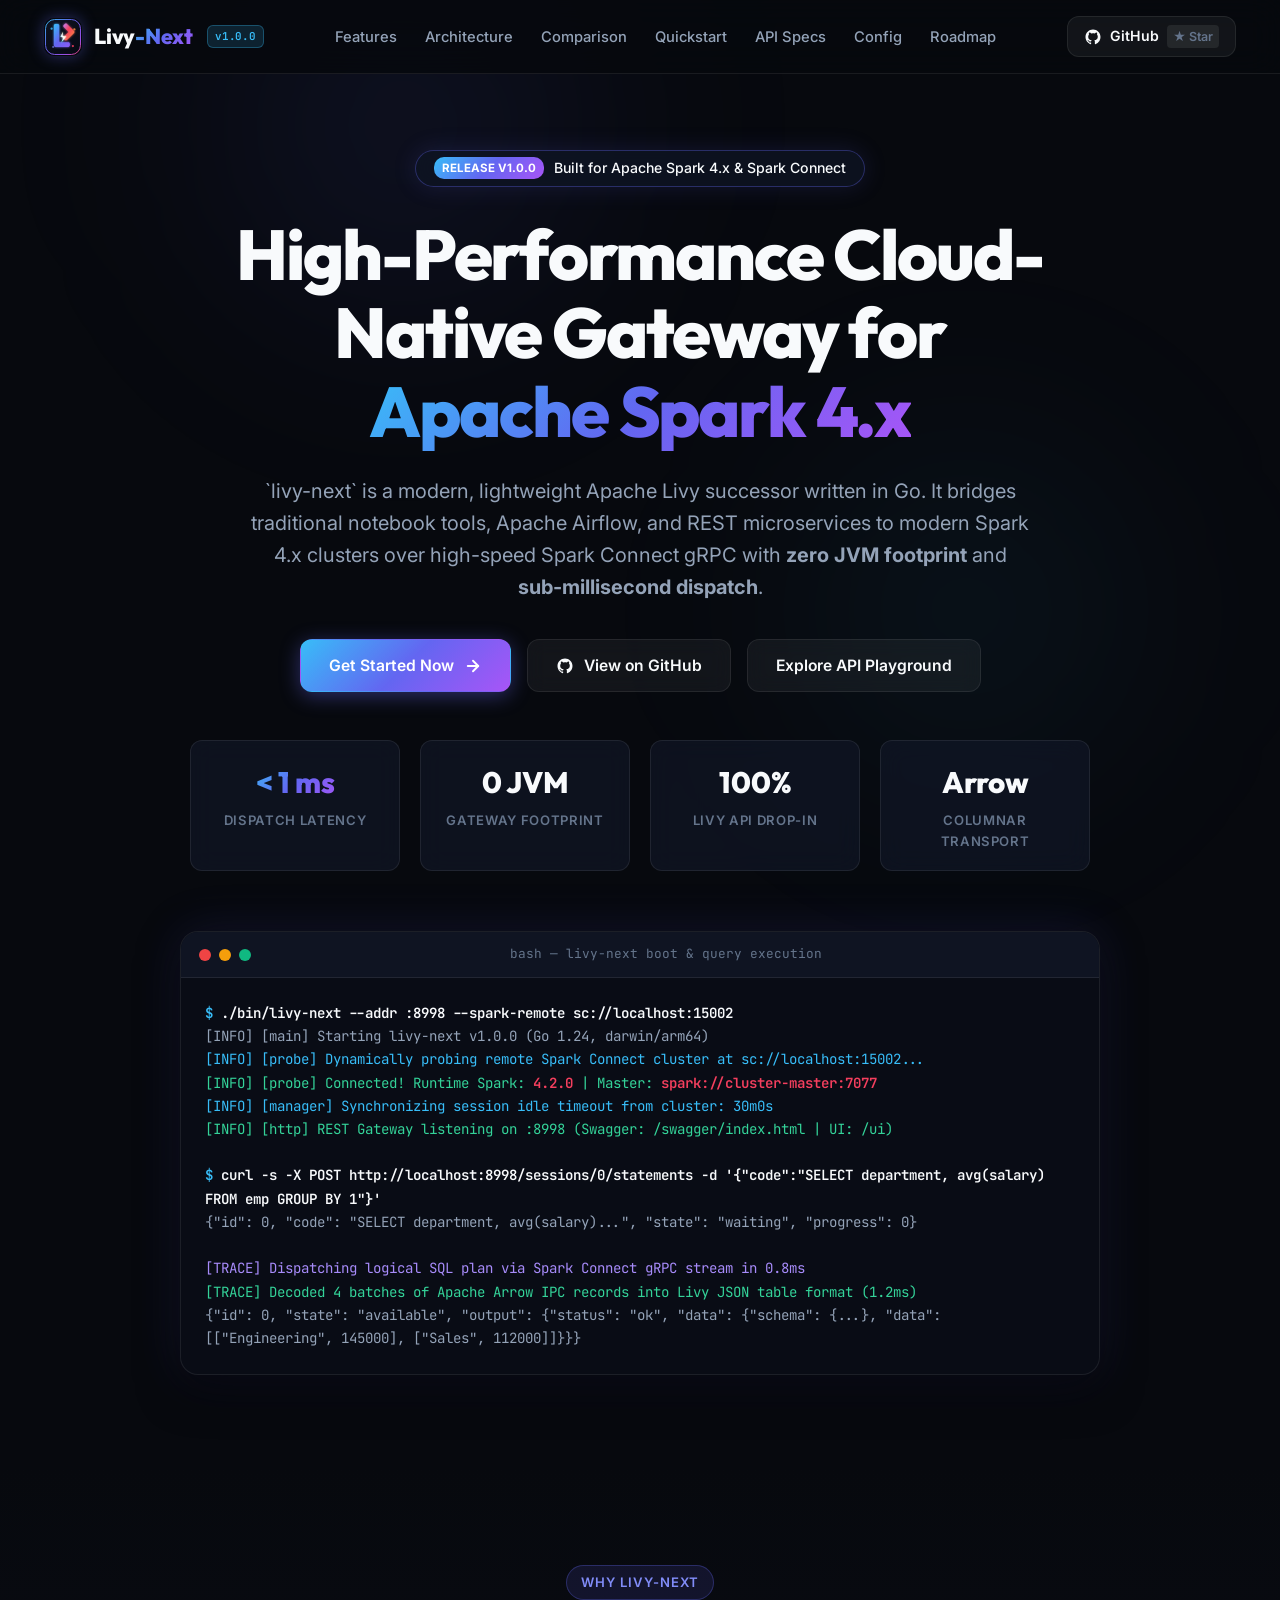
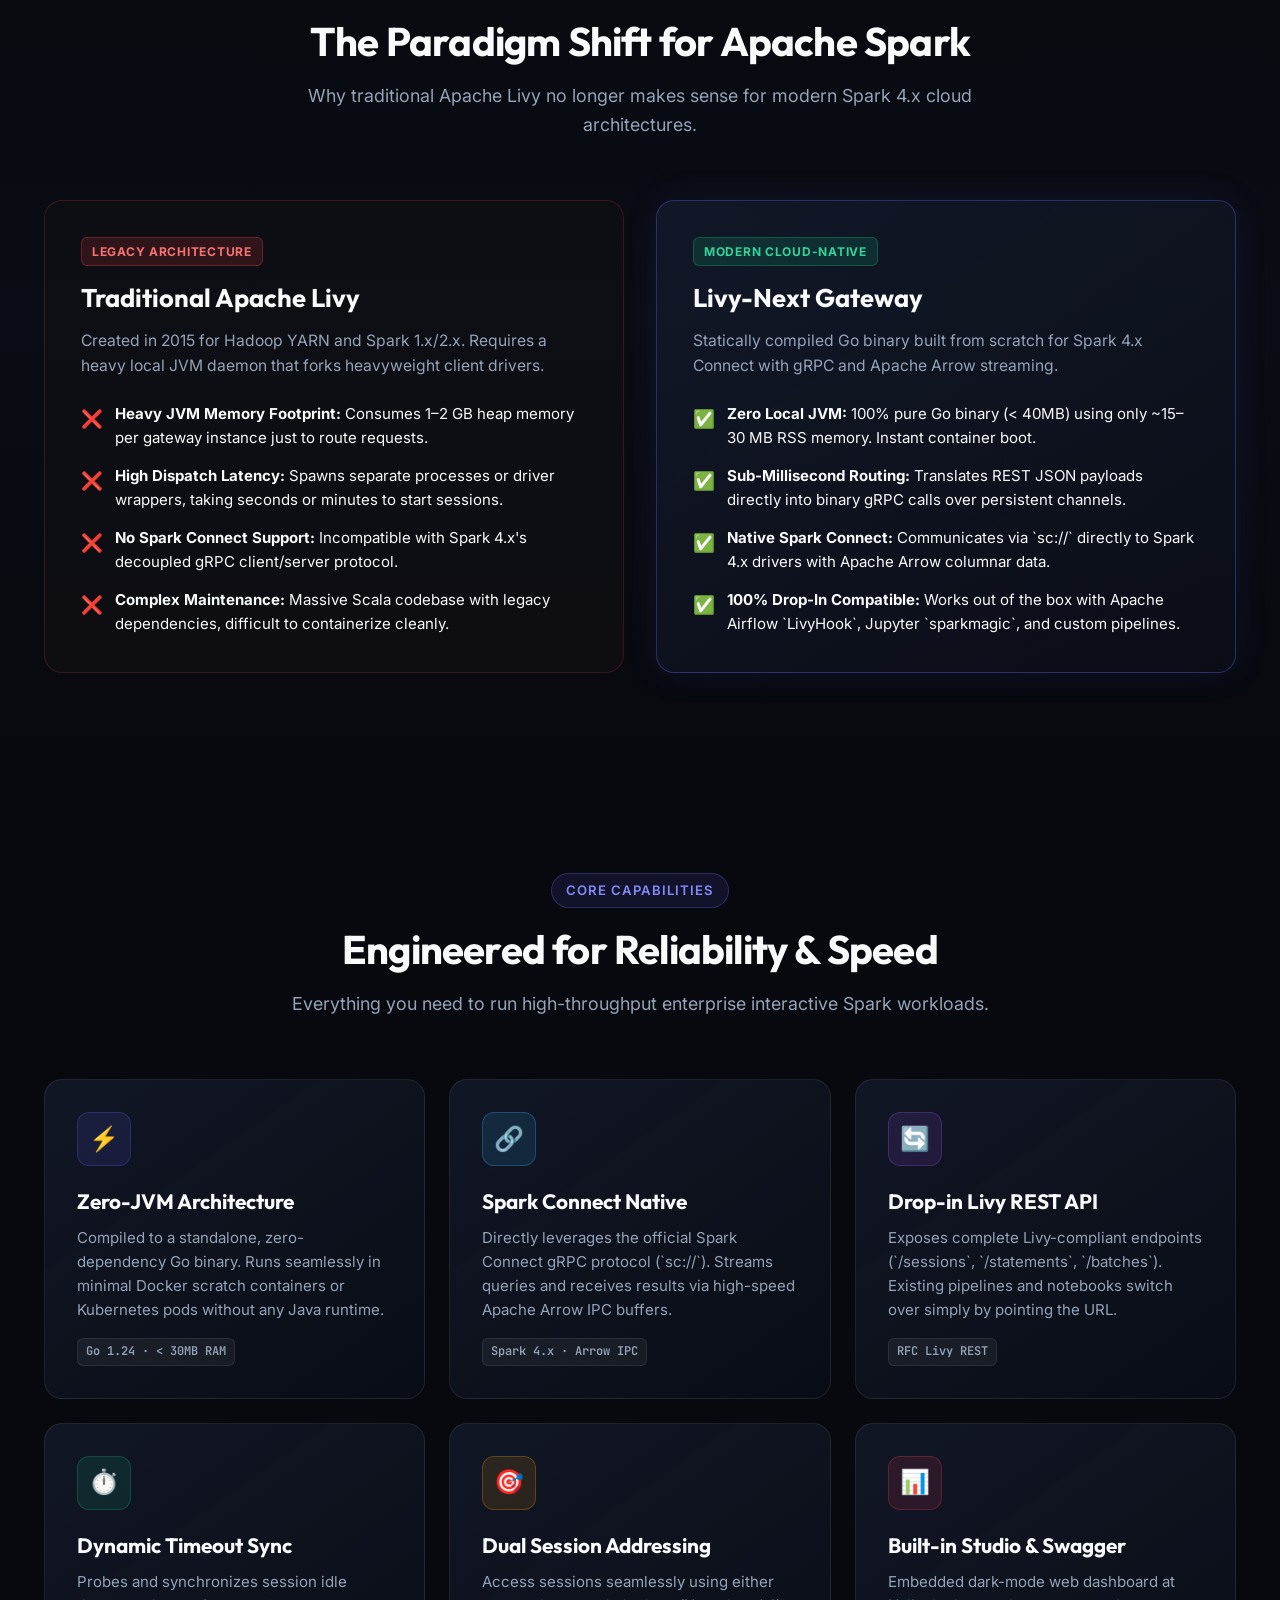
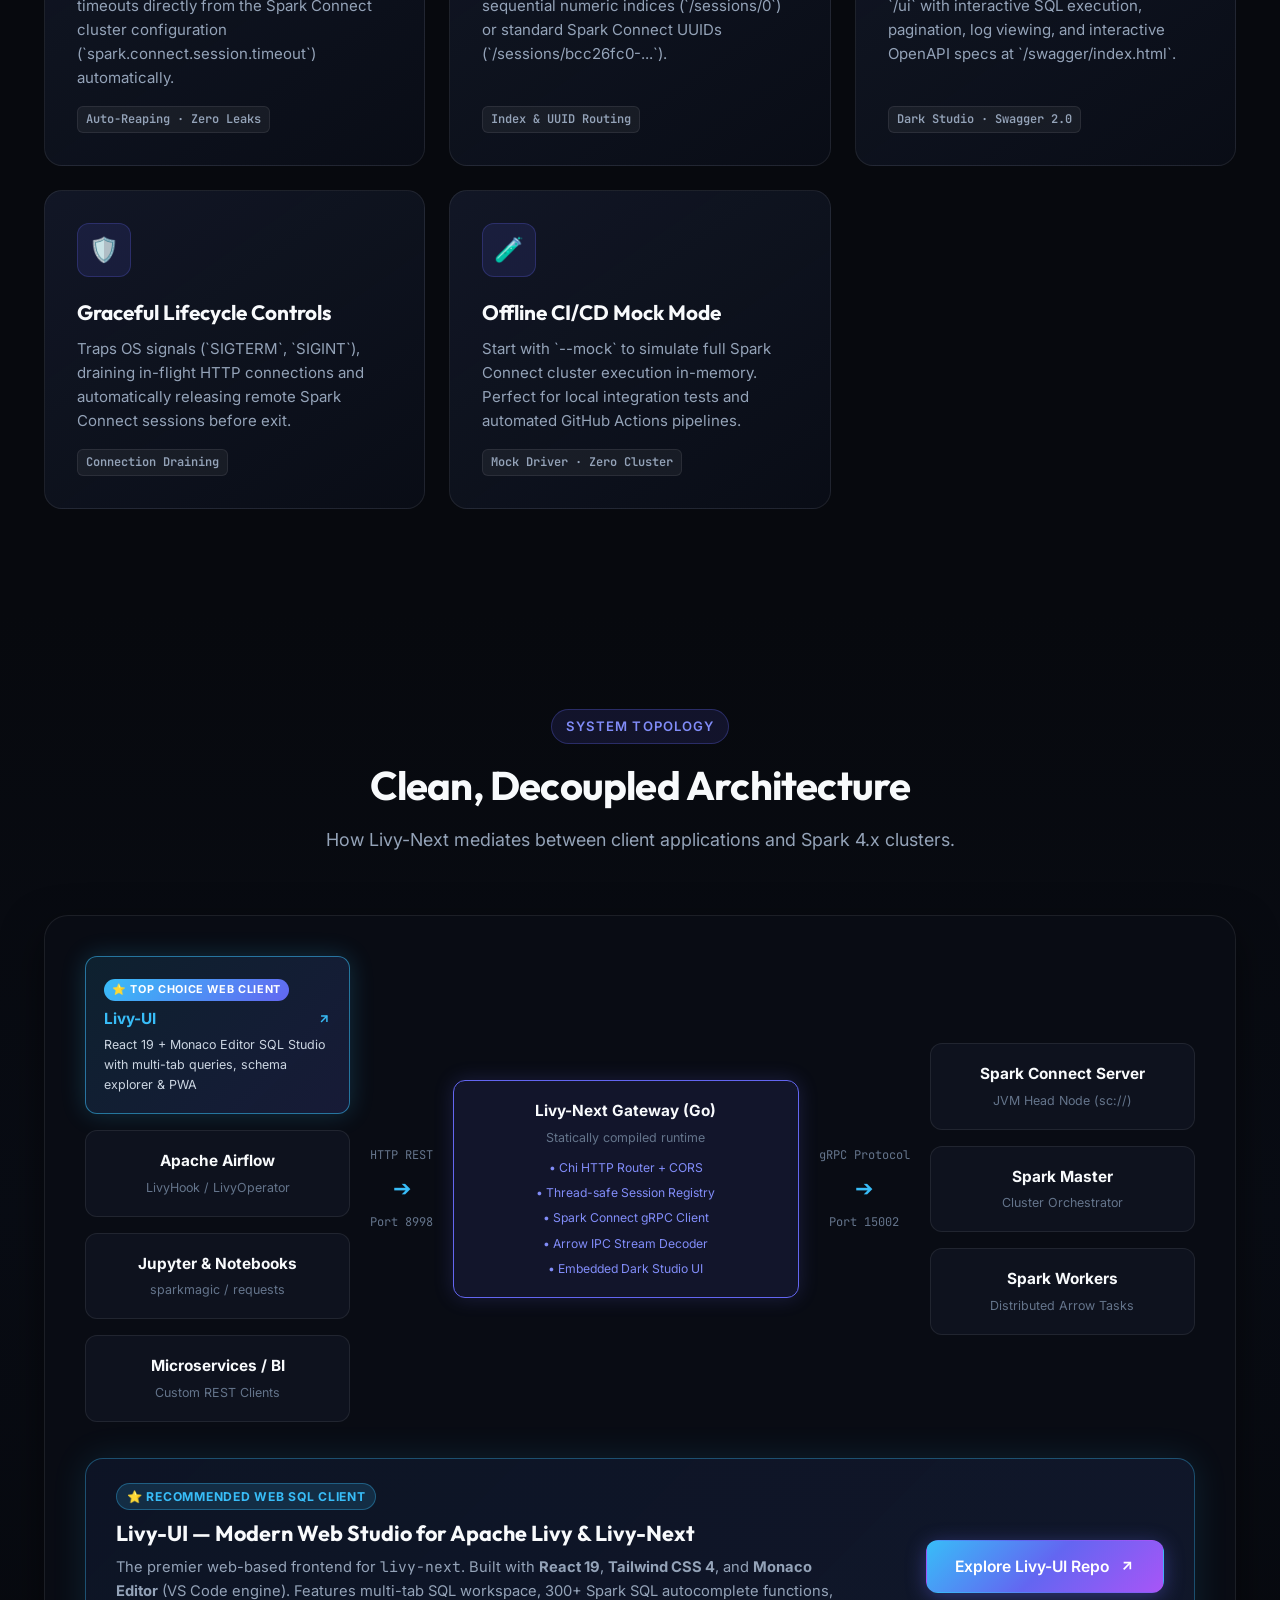
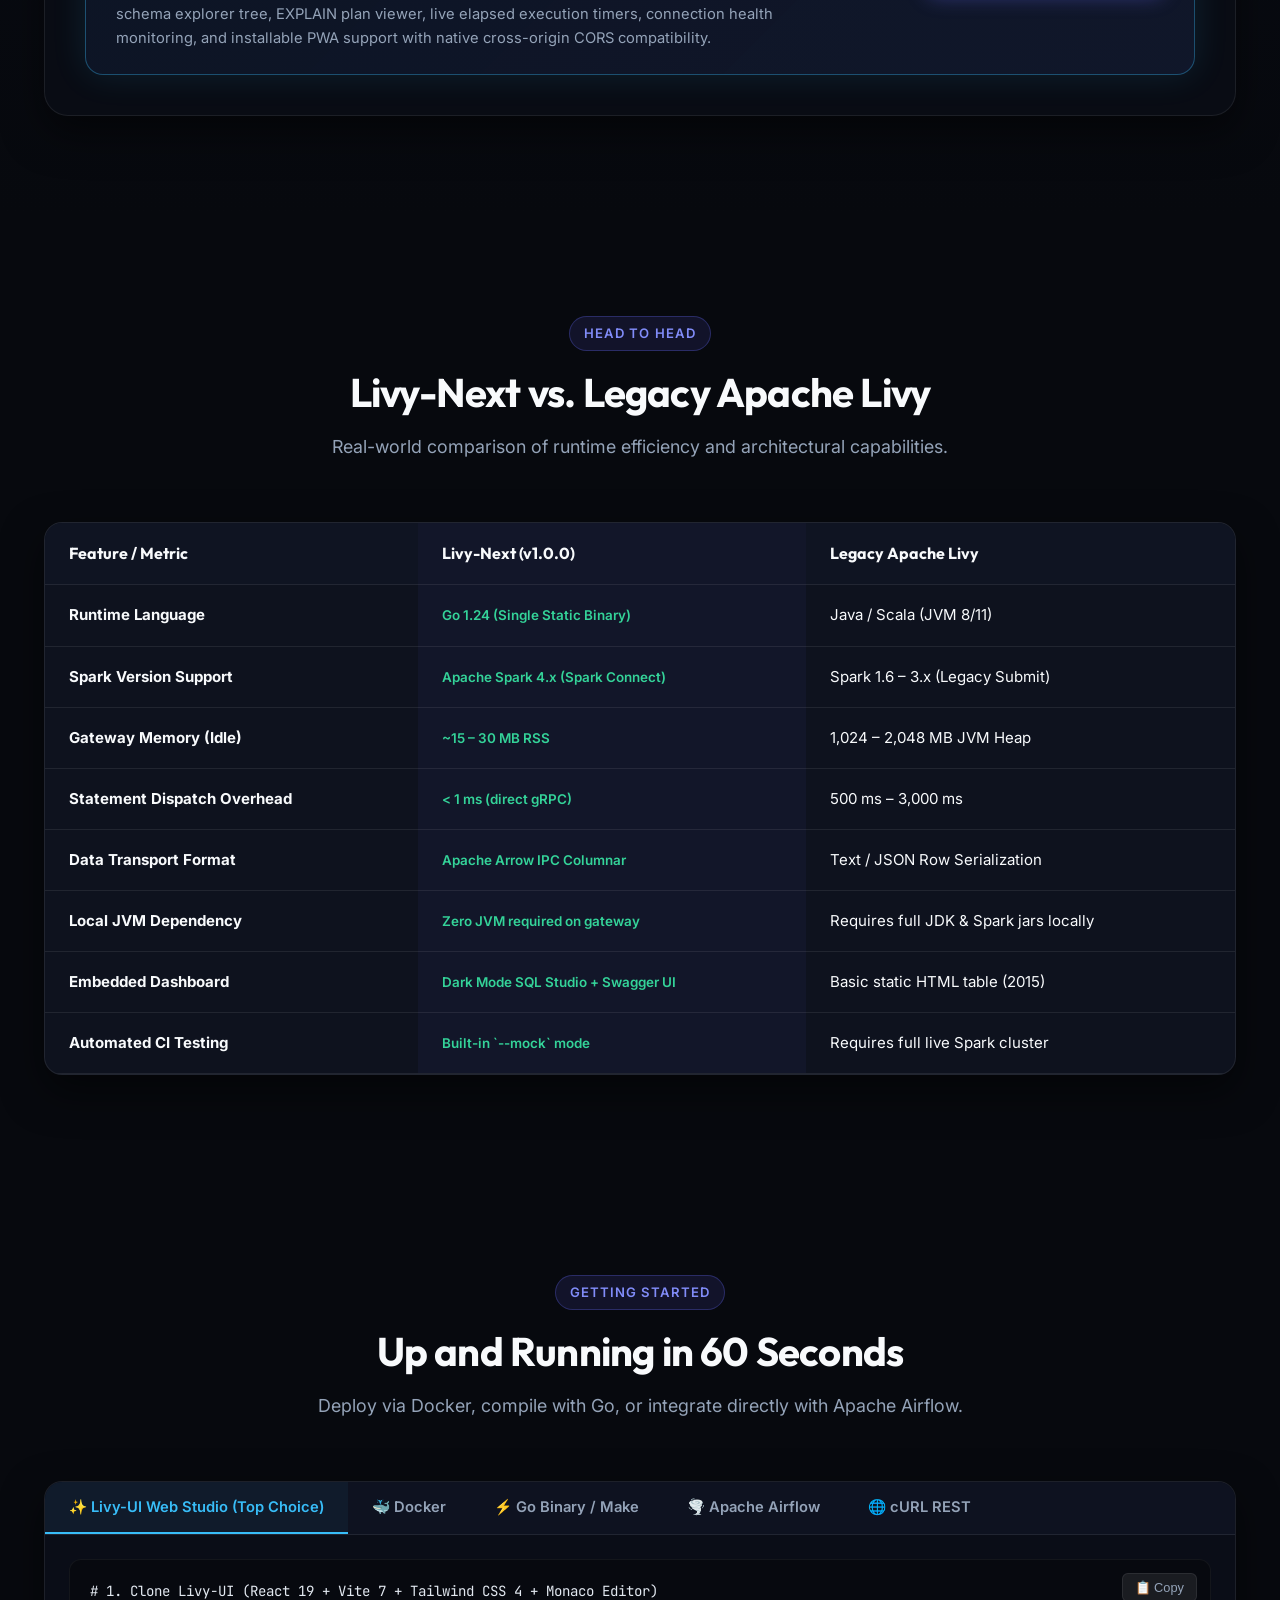
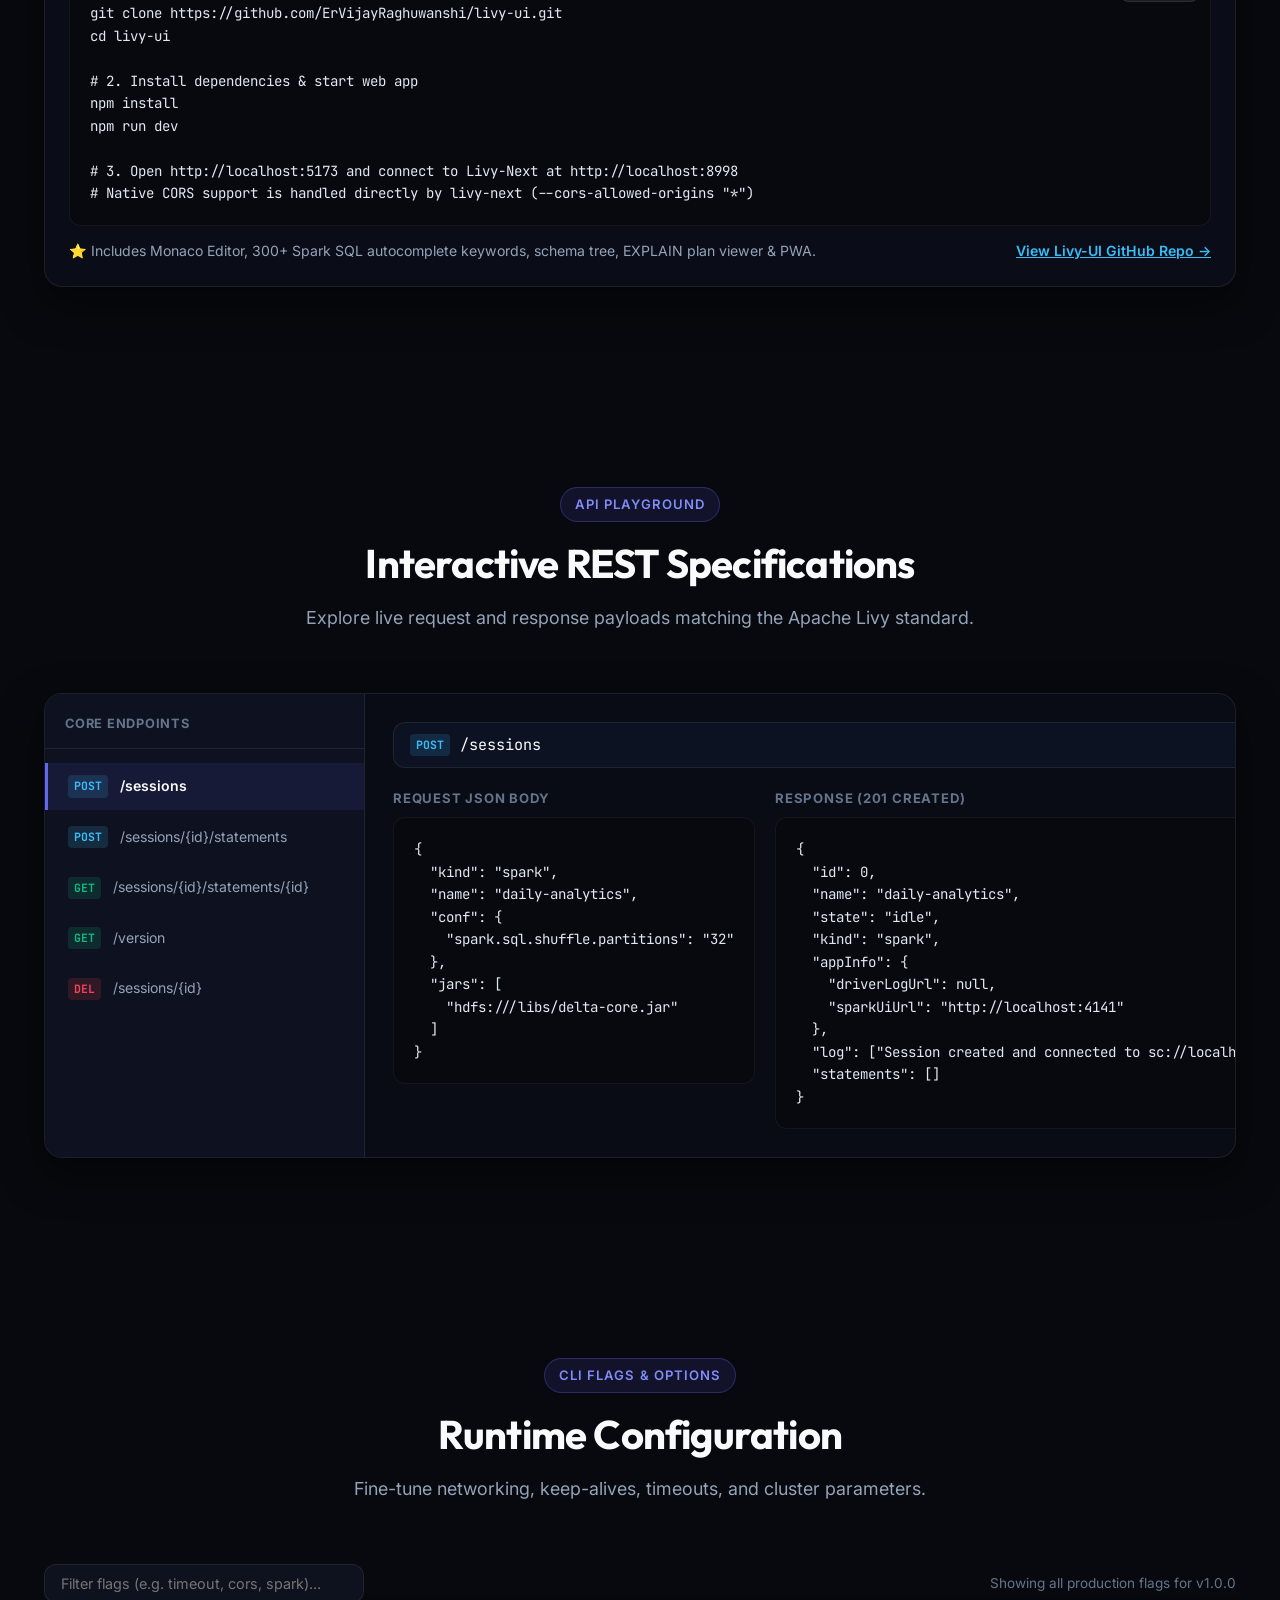
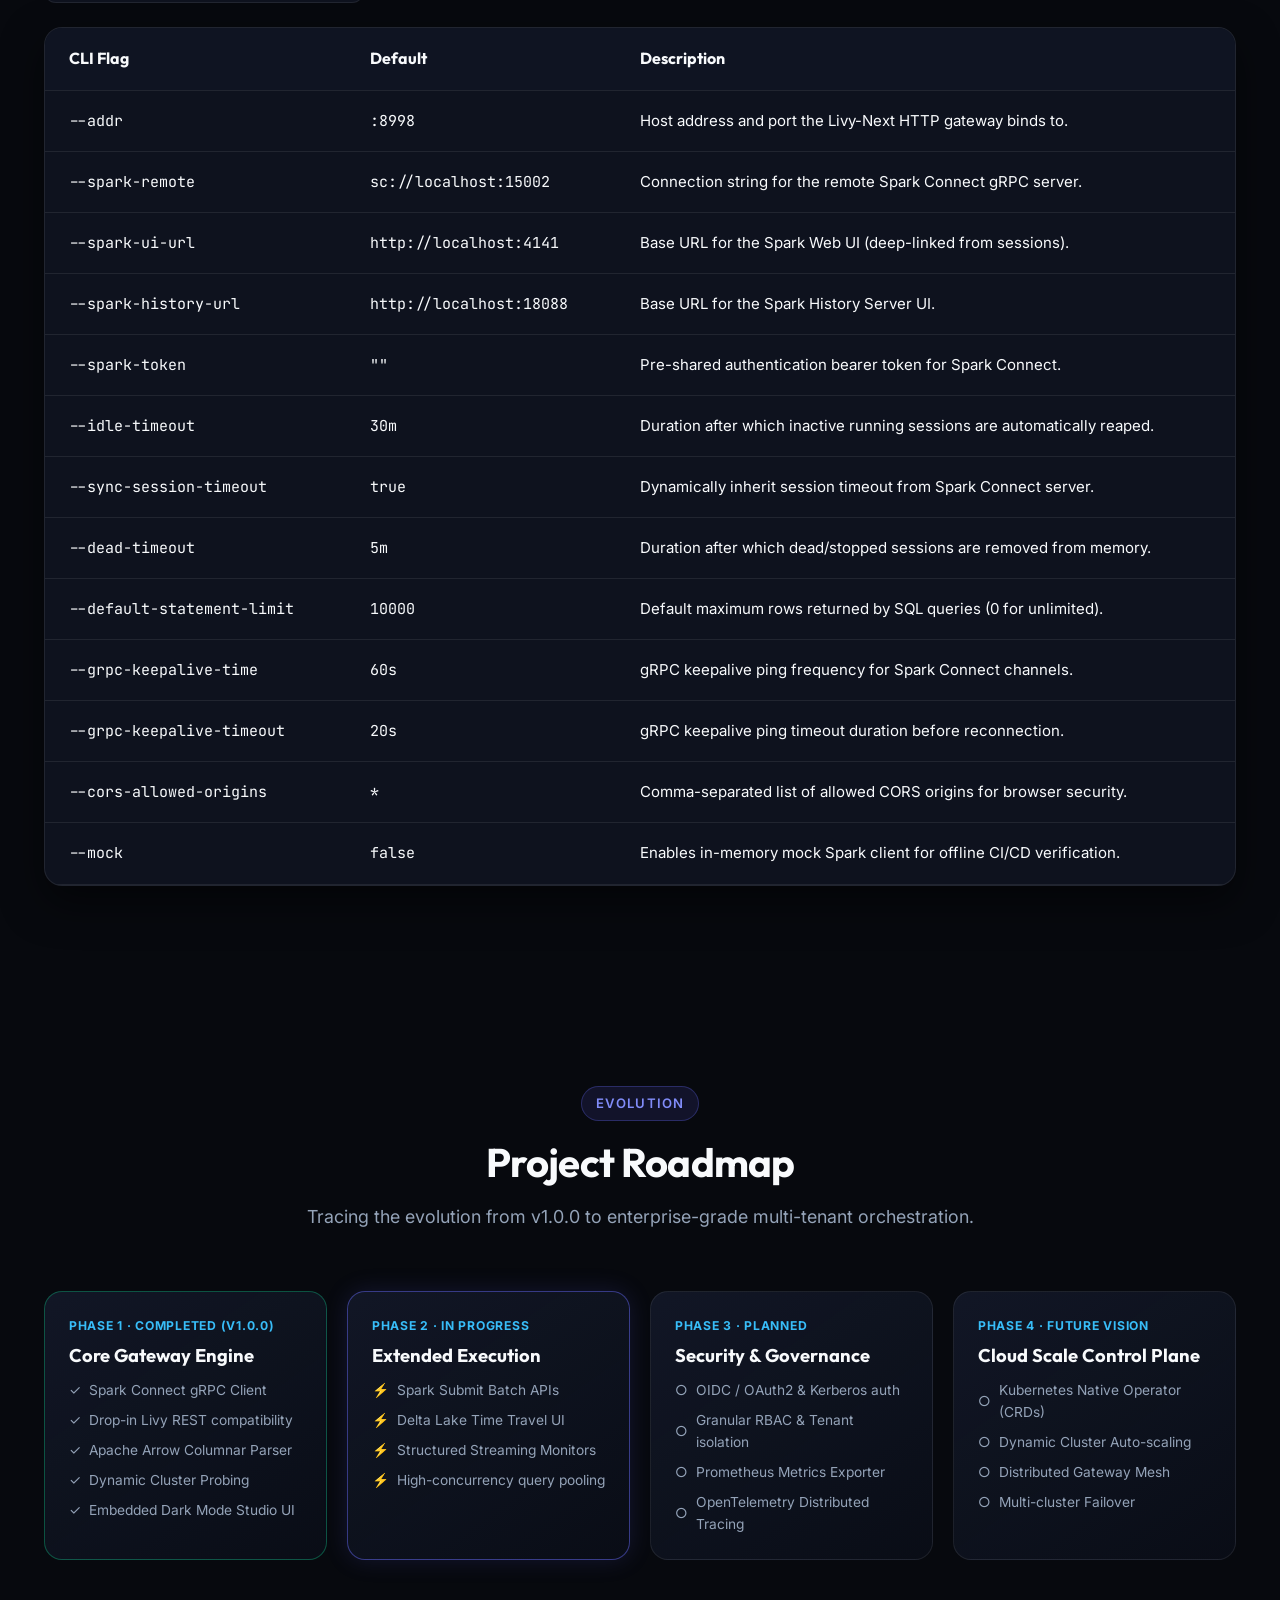
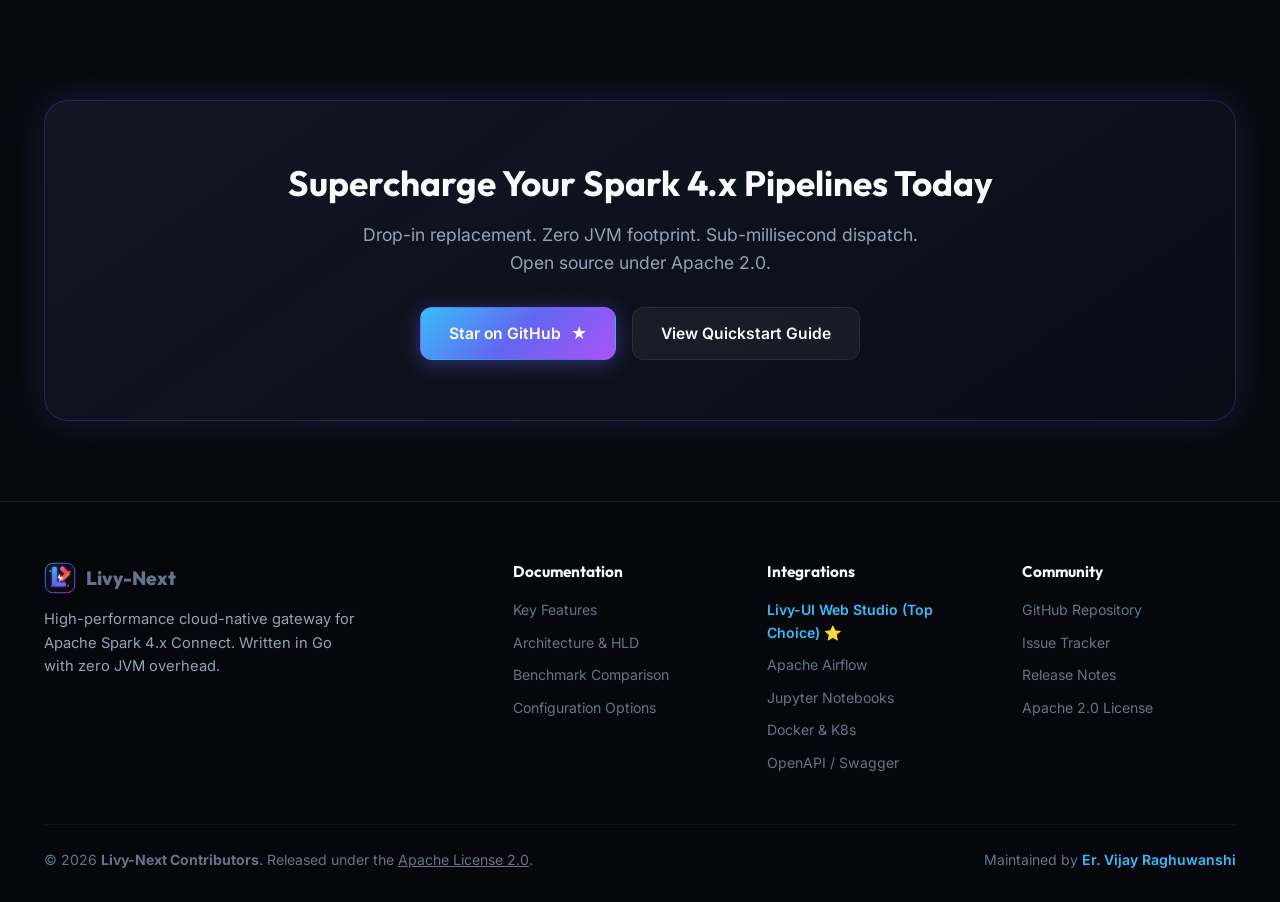
==== index.html @ bd1543dd "feat(website): promote Livy-UI as top choice web client in architecture and quickstart" ====
<!DOCTYPE html>
<html lang="en">
<head>
  <meta charset="UTF-8">
  <meta name="viewport" content="width=device-width, initial-scale=1.0">

  <!-- Primary Meta Tags & SEO -->
  <title>Livy-Next — High-Performance Cloud-Native Gateway for Apache Spark 4.x Connect</title>
  <meta name="title" content="Livy-Next — High-Performance Cloud-Native Gateway for Apache Spark 4.x Connect">
  <meta name="description" content="Livy-Next is a lightweight, ultra-fast Apache Livy replacement written in Go for Apache Spark 4.x Connect. Zero JVM footprint, sub-millisecond dispatch, Apache Arrow transport, drop-in REST compatibility, and interactive SQL Studio.">
  <meta name="keywords" content="Apache Spark, Spark Connect, Livy, Livy-Next, Spark 4.x, Golang, Big Data, Data Engineering, Apache Arrow, gRPC, Apache Airflow, Jupyter, SQL Studio">
  <meta name="author" content="Vijay Raghuwanshi & Livy-Next Contributors">
  <meta name="robots" content="index, follow">
  <meta name="theme-color" content="#07090e">
  <meta name="color-scheme" content="dark">

  <!-- Open Graph / Facebook -->
  <meta property="og:type" content="website">
  <meta property="og:url" content="https://ervijayraghuwanshi.github.io/livy-next/">
  <meta property="og:title" content="Livy-Next — High-Performance Cloud-Native Gateway for Apache Spark 4.x Connect">
  <meta property="og:description" content="Sub-millisecond REST API gateway for Apache Spark 4.x. Zero JVM footprint, Apache Arrow columnar streaming, and drop-in Livy compatibility.">
  <meta property="og:image" content="assets/logo-banner.svg">

  <!-- Twitter -->
  <meta property="twitter:card" content="summary_large_image">
  <meta property="twitter:url" content="https://ervijayraghuwanshi.github.io/livy-next/">
  <meta property="twitter:title" content="Livy-Next — Cloud-Native Spark 4.x Gateway">
  <meta property="twitter:description" content="Sub-millisecond REST API gateway for Apache Spark 4.x Connect written in Go. Zero JVM, pure speed.">
  <meta property="twitter:image" content="assets/logo-banner.svg">

  <!-- Favicon -->
  <link rel="icon" type="image/svg+xml" href="assets/logo.svg">
  <link rel="apple-touch-icon" href="assets/logo.svg">

  <!-- Google Fonts -->
  <link rel="preconnect" href="https://fonts.googleapis.com">
  <link rel="preconnect" href="https://fonts.gstatic.com" crossorigin>
  <link href="https://fonts.googleapis.com/css2?family=Inter:wght@400;500;600;700&family=JetBrains+Mono:wght@400;500;600&family=Outfit:wght@600;700;800&display=swap" rel="stylesheet">

  <!-- Main Stylesheet -->
  <link rel="stylesheet" href="css/style.css">
</head>
<body>

  <!-- Navigation Bar -->
  <header class="navbar">
    <div class="container nav-container">
      <a href="#" class="nav-brand">
        <img src="assets/logo.svg" alt="Livy-Next Logo" class="nav-logo-icon">
        <span>Livy<span class="gradient-text">-Next</span></span>
        <span class="brand-tag">v1.0.0</span>
      </a>

      <ul class="nav-menu" id="navMenu">
        <li><a href="#features" class="nav-link">Features</a></li>
        <li><a href="#architecture" class="nav-link">Architecture</a></li>
        <li><a href="#compare" class="nav-link">Comparison</a></li>
        <li><a href="#quickstart" class="nav-link">Quickstart</a></li>
        <li><a href="#api" class="nav-link">API Specs</a></li>
        <li><a href="#config" class="nav-link">Config</a></li>
        <li><a href="#roadmap" class="nav-link">Roadmap</a></li>
      </ul>

      <div class="nav-actions">
        <a href="https://github.com/ErVijayRaghuwanshi/livy-next" target="_blank" rel="noopener" class="nav-btn-gh">
          <svg width="18" height="18" viewBox="0 0 24 24" fill="currentColor">
            <path fill-rule="evenodd" clip-rule="evenodd" d="M12 2C6.477 2 2 6.484 2 12.017c0 4.425 2.865 8.18 6.839 9.504.5.092.682-.217.682-.483 0-.237-.008-.868-.013-1.703-2.782.605-3.369-1.343-3.369-1.343-.454-1.158-1.11-1.466-1.11-1.466-.908-.62.069-.608.069-.608 1.003.07 1.53 1.032 1.53 1.032.892 1.53 2.341 1.088 2.91.832.092-.647.35-1.088.636-1.338-2.22-.253-4.555-1.113-4.555-4.951 0-1.093.39-1.988 1.029-2.688-.103-.253-.446-1.272.098-2.65 0 0 .84-.27 2.75 1.026A9.564 9.564 0 0112 6.844c.85.004 1.705.115 2.504.337 1.909-1.296 2.747-1.027 2.747-1.027.546 1.379.202 2.398.1 2.651.64.7 1.028 1.595 1.028 2.688 0 3.848-2.339 4.695-4.566 4.943.359.309.678.92.678 1.855 0 1.338-.012 2.419-.012 2.747 0 .268.18.58.688.482A10.019 10.019 0 0022 12.017C22 6.484 17.522 2 12 2z"/>
          </svg>
          <span>GitHub</span>
          <span class="star-count">★ Star</span>
        </a>

        <button class="mobile-toggle" id="mobileToggle" aria-label="Toggle navigation menu">
          &#9776;
        </button>
      </div>
    </div>
  </header>

  <!-- Hero Section -->
  <section class="hero">
    <div class="container">
      <div class="hero-pill">
        <span class="hero-pill-badge">Release v1.0.0</span>
        <span>Built for Apache Spark 4.x & Spark Connect</span>
      </div>

      <h1 class="hero-title">
        High-Performance Cloud-Native Gateway for <span class="gradient-text">Apache Spark 4.x</span>
      </h1>

      <p class="hero-description">
        `livy-next` is a modern, lightweight Apache Livy successor written in Go. It bridges traditional notebook tools, Apache Airflow, and REST microservices to modern Spark 4.x clusters over high-speed Spark Connect gRPC with <strong>zero JVM footprint</strong> and <strong>sub-millisecond dispatch</strong>.
      </p>

      <div class="hero-cta">
        <a href="#quickstart" class="btn btn-primary">
          <span>Get Started Now</span>
          <svg width="18" height="18" viewBox="0 0 24 24" fill="none" stroke="currentColor" stroke-width="2.5" stroke-linecap="round" stroke-linejoin="round"><line x1="5" y1="12" x2="19" y2="12"></line><polyline points="12 5 19 12 12 19"></polyline></svg>
        </a>
        <a href="https://github.com/ErVijayRaghuwanshi/livy-next" target="_blank" rel="noopener" class="btn btn-secondary">
          <svg width="18" height="18" viewBox="0 0 24 24" fill="currentColor">
            <path fill-rule="evenodd" clip-rule="evenodd" d="M12 2C6.477 2 2 6.484 2 12.017c0 4.425 2.865 8.18 6.839 9.504.5.092.682-.217.682-.483 0-.237-.008-.868-.013-1.703-2.782.605-3.369-1.343-3.369-1.343-.454-1.158-1.11-1.466-1.11-1.466-.908-.62.069-.608.069-.608 1.003.07 1.53 1.032 1.53 1.032.892 1.53 2.341 1.088 2.91.832.092-.647.35-1.088.636-1.338-2.22-.253-4.555-1.113-4.555-4.951 0-1.093.39-1.988 1.029-2.688-.103-.253-.446-1.272.098-2.65 0 0 .84-.27 2.75 1.026A9.564 9.564 0 0112 6.844c.85.004 1.705.115 2.504.337 1.909-1.296 2.747-1.027 2.747-1.027.546 1.379.202 2.398.1 2.651.64.7 1.028 1.595 1.028 2.688 0 3.848-2.339 4.695-4.566 4.943.359.309.678.92.678 1.855 0 1.338-.012 2.419-.012 2.747 0 .268.18.58.688.482A10.019 10.019 0 0022 12.017C22 6.484 17.522 2 12 2z"/>
          </svg>
          <span>View on GitHub</span>
        </a>
        <a href="#api" class="btn btn-secondary">
          <span>Explore API Playground</span>
        </a>
      </div>

      <!-- Quick Metrics -->
      <div class="hero-metrics">
        <div class="metric-card">
          <div class="metric-val gradient-text">&lt; 1 ms</div>
          <div class="metric-label">Dispatch Latency</div>
        </div>
        <div class="metric-card">
          <div class="metric-val">0 JVM</div>
          <div class="metric-label">Gateway Footprint</div>
        </div>
        <div class="metric-card">
          <div class="metric-val">100%</div>
          <div class="metric-label">Livy API Drop-in</div>
        </div>
        <div class="metric-card">
          <div class="metric-val">Arrow</div>
          <div class="metric-label">Columnar Transport</div>
        </div>
      </div>

      <!-- Interactive Terminal -->
      <div class="terminal-window">
        <div class="terminal-header">
          <div class="terminal-dots">
            <span class="dot dot-red"></span>
            <span class="dot dot-yellow"></span>
            <span class="dot dot-green"></span>
          </div>
          <span class="terminal-title">bash — livy-next boot & query execution</span>
          <div></div>
        </div>
        <div class="terminal-body">
          <p><span class="t-prompt">$</span> <span class="t-cmd">./bin/livy-next --addr :8998 --spark-remote sc://localhost:15002</span></p>
          <p class="t-log">[INFO] [main] Starting livy-next v1.0.0 (Go 1.24, darwin/arm64)</p>
          <p class="t-info">[INFO] [probe] Dynamically probing remote Spark Connect cluster at sc://localhost:15002...</p>
          <p class="t-success">[INFO] [probe] Connected! Runtime Spark: <span class="t-highlight">4.2.0</span> | Master: <span class="t-highlight">spark://cluster-master:7077</span></p>
          <p class="t-info">[INFO] [manager] Synchronizing session idle timeout from cluster: 30m0s</p>
          <p class="t-success">[INFO] [http] REST Gateway listening on :8998 (Swagger: /swagger/index.html | UI: /ui)</p>
          <br>
          <p><span class="t-prompt">$</span> <span class="t-cmd">curl -s -X POST http://localhost:8998/sessions/0/statements -d '{"code":"SELECT department, avg(salary) FROM emp GROUP BY 1"}'</span></p>
          <p class="t-log">{"id": 0, "code": "SELECT department, avg(salary)...", "state": "waiting", "progress": 0}</p>
          <br>
          <p class="t-accent">[TRACE] Dispatching logical SQL plan via Spark Connect gRPC stream in 0.8ms</p>
          <p class="t-success">[TRACE] Decoded 4 batches of Apache Arrow IPC records into Livy JSON table format (1.2ms)</p>
          <p class="t-log">{"id": 0, "state": "available", "output": {"status": "ok", "data": {"schema": {...}, "data": [["Engineering", 145000], ["Sales", 112000]]}}}</p>
        </div>
      </div>
    </div>
  </section>

  <!-- Paradigm Shift Section -->
  <section class="shift-section">
    <div class="container">
      <div class="section-header">
        <span class="section-badge">Why Livy-Next</span>
        <h2 class="section-title">The Paradigm Shift for Apache Spark</h2>
        <p class="section-subtitle">Why traditional Apache Livy no longer makes sense for modern Spark 4.x cloud architectures.</p>
      </div>

      <div class="shift-grid">
        <div class="shift-card legacy">
          <span class="shift-tag">Legacy Architecture</span>
          <h3>Traditional Apache Livy</h3>
          <p>Created in 2015 for Hadoop YARN and Spark 1.x/2.x. Requires a heavy local JVM daemon that forks heavyweight client drivers.</p>
          <ul class="shift-list">
            <li class="shift-item">
              <span class="shift-icon">❌</span>
              <div><strong>Heavy JVM Memory Footprint:</strong> Consumes 1–2 GB heap memory per gateway instance just to route requests.</div>
            </li>
            <li class="shift-item">
              <span class="shift-icon">❌</span>
              <div><strong>High Dispatch Latency:</strong> Spawns separate processes or driver wrappers, taking seconds or minutes to start sessions.</div>
            </li>
            <li class="shift-item">
              <span class="shift-icon">❌</span>
              <div><strong>No Spark Connect Support:</strong> Incompatible with Spark 4.x's decoupled gRPC client/server protocol.</div>
            </li>
            <li class="shift-item">
              <span class="shift-icon">❌</span>
              <div><strong>Complex Maintenance:</strong> Massive Scala codebase with legacy dependencies, difficult to containerize cleanly.</div>
            </li>
          </ul>
        </div>

        <div class="shift-card modern">
          <span class="shift-tag">Modern Cloud-Native</span>
          <h3>Livy-Next Gateway</h3>
          <p>Statically compiled Go binary built from scratch for Spark 4.x Connect with gRPC and Apache Arrow streaming.</p>
          <ul class="shift-list">
            <li class="shift-item">
              <span class="shift-icon">✅</span>
              <div><strong>Zero Local JVM:</strong> 100% pure Go binary (&lt; 40MB) using only ~15–30 MB RSS memory. Instant container boot.</div>
            </li>
            <li class="shift-item">
              <span class="shift-icon">✅</span>
              <div><strong>Sub-Millisecond Routing:</strong> Translates REST JSON payloads directly into binary gRPC calls over persistent channels.</div>
            </li>
            <li class="shift-item">
              <span class="shift-icon">✅</span>
              <div><strong>Native Spark Connect:</strong> Communicates via `sc://` directly to Spark 4.x drivers with Apache Arrow columnar data.</div>
            </li>
            <li class="shift-item">
              <span class="shift-icon">✅</span>
              <div><strong>100% Drop-In Compatible:</strong> Works out of the box with Apache Airflow `LivyHook`, Jupyter `sparkmagic`, and custom pipelines.</div>
            </li>
          </ul>
        </div>
      </div>
    </div>
  </section>

  <!-- Key Features Grid -->
  <section class="features-section" id="features">
    <div class="container">
      <div class="section-header">
        <span class="section-badge">Core Capabilities</span>
        <h2 class="section-title">Engineered for Reliability & Speed</h2>
        <p class="section-subtitle">Everything you need to run high-throughput enterprise interactive Spark workloads.</p>
      </div>

      <div class="features-grid">
        <div class="feature-card">
          <div class="feature-icon-wrapper">⚡</div>
          <h3>Zero-JVM Architecture</h3>
          <p>Compiled to a standalone, zero-dependency Go binary. Runs seamlessly in minimal Docker scratch containers or Kubernetes pods without any Java runtime.</p>
          <span class="feature-badge">Go 1.24 · &lt; 30MB RAM</span>
        </div>

        <div class="feature-card">
          <div class="feature-icon-wrapper">🔗</div>
          <h3>Spark Connect Native</h3>
          <p>Directly leverages the official Spark Connect gRPC protocol (`sc://`). Streams queries and receives results via high-speed Apache Arrow IPC buffers.</p>
          <span class="feature-badge">Spark 4.x · Arrow IPC</span>
        </div>

        <div class="feature-card">
          <div class="feature-icon-wrapper">🔄</div>
          <h3>Drop-in Livy REST API</h3>
          <p>Exposes complete Livy-compliant endpoints (`/sessions`, `/statements`, `/batches`). Existing pipelines and notebooks switch over simply by pointing the URL.</p>
          <span class="feature-badge">RFC Livy REST</span>
        </div>

        <div class="feature-card">
          <div class="feature-icon-wrapper">⏱️</div>
          <h3>Dynamic Timeout Sync</h3>
          <p>Probes and synchronizes session idle timeouts directly from the Spark Connect cluster configuration (`spark.connect.session.timeout`) automatically.</p>
          <span class="feature-badge">Auto-Reaping · Zero Leaks</span>
        </div>

        <div class="feature-card">
          <div class="feature-icon-wrapper">🎯</div>
          <h3>Dual Session Addressing</h3>
          <p>Access sessions seamlessly using either sequential numeric indices (`/sessions/0`) or standard Spark Connect UUIDs (`/sessions/bcc26fc0-...`).</p>
          <span class="feature-badge">Index &amp; UUID Routing</span>
        </div>

        <div class="feature-card">
          <div class="feature-icon-wrapper">📊</div>
          <h3>Built-in Studio &amp; Swagger</h3>
          <p>Embedded dark-mode web dashboard at `/ui` with interactive SQL execution, pagination, log viewing, and interactive OpenAPI specs at `/swagger/index.html`.</p>
          <span class="feature-badge">Dark Studio · Swagger 2.0</span>
        </div>

        <div class="feature-card">
          <div class="feature-icon-wrapper">🛡️</div>
          <h3>Graceful Lifecycle Controls</h3>
          <p>Traps OS signals (`SIGTERM`, `SIGINT`), draining in-flight HTTP connections and automatically releasing remote Spark Connect sessions before exit.</p>
          <span class="feature-badge">Connection Draining</span>
        </div>

        <div class="feature-card">
          <div class="feature-icon-wrapper">🧪</div>
          <h3>Offline CI/CD Mock Mode</h3>
          <p>Start with `--mock` to simulate full Spark Connect cluster execution in-memory. Perfect for local integration tests and automated GitHub Actions pipelines.</p>
          <span class="feature-badge">Mock Driver · Zero Cluster</span>
        </div>
      </div>
    </div>
  </section>

  <!-- Architecture Section -->
  <section class="arch-section" id="architecture">
    <div class="container">
      <div class="section-header">
        <span class="section-badge">System Topology</span>
        <h2 class="section-title">Clean, Decoupled Architecture</h2>
        <p class="section-subtitle">How Livy-Next mediates between client applications and Spark 4.x clusters.</p>
      </div>

      <div class="arch-visual">
        <div class="arch-flow">
          <!-- Column 1: Clients -->
          <div class="arch-col">
            <a href="https://github.com/ErVijayRaghuwanshi/livy-ui" target="_blank" rel="noopener" class="arch-box top-choice">
              <span class="top-choice-badge">⭐ Top Choice Web Client</span>
              <div class="arch-box-title" style="color: #38bdf8; display: flex; align-items: center; justify-content: space-between;">
                <span>Livy-UI</span>
                <svg width="14" height="14" viewBox="0 0 24 24" fill="none" stroke="currentColor" stroke-width="2.5"><line x1="7" y1="17" x2="17" y2="7"></line><polyline points="7 7 17 7 17 17"></polyline></svg>
              </div>
              <div class="arch-box-desc" style="color: #cbd5e1;">React 19 + Monaco Editor SQL Studio with multi-tab queries, schema explorer &amp; PWA</div>
            </a>
            <div class="arch-box">
              <div class="arch-box-title">Apache Airflow</div>
              <div class="arch-box-desc">LivyHook / LivyOperator</div>
            </div>
            <div class="arch-box">
              <div class="arch-box-title">Jupyter &amp; Notebooks</div>
              <div class="arch-box-desc">sparkmagic / requests</div>
            </div>
            <div class="arch-box">
              <div class="arch-box-title">Microservices / BI</div>
              <div class="arch-box-desc">Custom REST Clients</div>
            </div>
          </div>

          <!-- Connector 1 -->
          <div class="arch-connector">
            <span>HTTP REST</span>
            <span class="arch-arrow">➔</span>
            <span>Port 8998</span>
          </div>

          <!-- Column 2: Livy-Next Gateway -->
          <div class="arch-col">
            <div class="arch-box highlight">
              <div class="arch-box-title">Livy-Next Gateway (Go)</div>
              <div class="arch-box-desc">Statically compiled runtime</div>
              <div style="margin-top: 10px; display: flex; flex-direction: column; gap: 6px; font-size: 0.76rem; color: #818cf8;">
                <div>• Chi HTTP Router + CORS</div>
                <div>• Thread-safe Session Registry</div>
                <div>• Spark Connect gRPC Client</div>
                <div>• Arrow IPC Stream Decoder</div>
                <div>• Embedded Dark Studio UI</div>
              </div>
            </div>
          </div>

          <!-- Connector 2 -->
          <div class="arch-connector">
            <span>gRPC Protocol</span>
            <span class="arch-arrow">➔</span>
            <span>Port 15002</span>
          </div>

          <!-- Column 3: Spark Cluster -->
          <div class="arch-col">
            <div class="arch-box">
              <div class="arch-box-title">Spark Connect Server</div>
              <div class="arch-box-desc">JVM Head Node (sc://)</div>
            </div>
            <div class="arch-box">
              <div class="arch-box-title">Spark Master</div>
              <div class="arch-box-desc">Cluster Orchestrator</div>
            </div>
            <div class="arch-box">
              <div class="arch-box-title">Spark Workers</div>
              <div class="arch-box-desc">Distributed Arrow Tasks</div>
            </div>
          </div>
        </div>

        <!-- Livy-UI Spotlight Banner -->
        <div class="arch-spotlight">
          <div class="arch-spotlight-content">
            <div class="arch-spotlight-badge">⭐ Recommended Web SQL Client</div>
            <h3 style="font-size: 1.35rem; margin: 10px 0 8px; color: var(--text-primary);">
              Livy-UI — Modern Web Studio for Apache Livy &amp; Livy-Next
            </h3>
            <p style="color: var(--text-secondary); font-size: 0.92rem; max-width: 740px; line-height: 1.6;">
              The premier web-based frontend for <code>livy-next</code>. Built with <strong>React 19</strong>, <strong>Tailwind CSS 4</strong>, and <strong>Monaco Editor</strong> (VS Code engine). Features multi-tab SQL workspace, 300+ Spark SQL autocomplete functions, schema explorer tree, EXPLAIN plan viewer, live elapsed execution timers, connection health monitoring, and installable PWA support with native cross-origin CORS compatibility.
            </p>
          </div>
          <a href="https://github.com/ErVijayRaghuwanshi/livy-ui" target="_blank" rel="noopener" class="btn btn-primary" style="white-space: nowrap;">
            <span>Explore Livy-UI Repo</span>
            <svg width="16" height="16" viewBox="0 0 24 24" fill="none" stroke="currentColor" stroke-width="2.5"><line x1="7" y1="17" x2="17" y2="7"></line><polyline points="7 7 17 7 17 17"></polyline></svg>
          </a>
        </div>
      </div>
    </div>
  </section>

  <!-- Performance Comparison -->
  <section class="compare-section" id="compare">
    <div class="container">
      <div class="section-header">
        <span class="section-badge">Head to Head</span>
        <h2 class="section-title">Livy-Next vs. Legacy Apache Livy</h2>
        <p class="section-subtitle">Real-world comparison of runtime efficiency and architectural capabilities.</p>
      </div>

      <div class="compare-table-wrapper">
        <table class="compare-table">
          <thead>
            <tr>
              <th>Feature / Metric</th>
              <th class="livy-col">Livy-Next (v1.0.0)</th>
              <th>Legacy Apache Livy</th>
            </tr>
          </thead>
          <tbody>
            <tr>
              <td><strong>Runtime Language</strong></td>
              <td class="livy-col"><span class="status-badge status-win">Go 1.24 (Single Static Binary)</span></td>
              <td>Java / Scala (JVM 8/11)</td>
            </tr>
            <tr>
              <td><strong>Spark Version Support</strong></td>
              <td class="livy-col"><span class="status-badge status-win">Apache Spark 4.x (Spark Connect)</span></td>
              <td>Spark 1.6 – 3.x (Legacy Submit)</td>
            </tr>
            <tr>
              <td><strong>Gateway Memory (Idle)</strong></td>
              <td class="livy-col"><span class="status-badge status-win">~15 – 30 MB RSS</span></td>
              <td>1,024 – 2,048 MB JVM Heap</td>
            </tr>
            <tr>
              <td><strong>Statement Dispatch Overhead</strong></td>
              <td class="livy-col"><span class="status-badge status-win">&lt; 1 ms (direct gRPC)</span></td>
              <td>500 ms – 3,000 ms</td>
            </tr>
            <tr>
              <td><strong>Data Transport Format</strong></td>
              <td class="livy-col"><span class="status-badge status-win">Apache Arrow IPC Columnar</span></td>
              <td>Text / JSON Row Serialization</td>
            </tr>
            <tr>
              <td><strong>Local JVM Dependency</strong></td>
              <td class="livy-col"><span class="status-badge status-win">Zero JVM required on gateway</span></td>
              <td>Requires full JDK &amp; Spark jars locally</td>
            </tr>
            <tr>
              <td><strong>Embedded Dashboard</strong></td>
              <td class="livy-col"><span class="status-badge status-win">Dark Mode SQL Studio + Swagger UI</span></td>
              <td>Basic static HTML table (2015)</td>
            </tr>
            <tr>
              <td><strong>Automated CI Testing</strong></td>
              <td class="livy-col"><span class="status-badge status-win">Built-in `--mock` mode</span></td>
              <td>Requires full live Spark cluster</td>
            </tr>
          </tbody>
        </table>
      </div>
    </div>
  </section>

  <!-- Quickstart Section -->
  <section class="quickstart-section" id="quickstart">
    <div class="container">
      <div class="section-header">
        <span class="section-badge">Getting Started</span>
        <h2 class="section-title">Up and Running in 60 Seconds</h2>
        <p class="section-subtitle">Deploy via Docker, compile with Go, or integrate directly with Apache Airflow.</p>
      </div>

      <div class="tab-container">
        <div class="tab-header">
          <button class="tab-btn active" data-tab="tab-livyui">✨ Livy-UI Web Studio (Top Choice)</button>
          <button class="tab-btn" data-tab="tab-docker">🐳 Docker</button>
          <button class="tab-btn" data-tab="tab-binary">⚡ Go Binary / Make</button>
          <button class="tab-btn" data-tab="tab-airflow">🌪️ Apache Airflow</button>
          <button class="tab-btn" data-tab="tab-curl">🌐 cURL REST</button>
        </div>

        <!-- Livy-UI Tab (Top Choice) -->
        <div class="tab-content active" id="tab-livyui">
          <div class="code-block-wrapper">
            <button class="copy-btn">📋 Copy</button>
            <pre class="code-pre"><code># 1. Clone Livy-UI (React 19 + Vite 7 + Tailwind CSS 4 + Monaco Editor)
git clone https://github.com/ErVijayRaghuwanshi/livy-ui.git
cd livy-ui

# 2. Install dependencies & start web app
npm install
npm run dev

# 3. Open http://localhost:5173 and connect to Livy-Next at http://localhost:8998
# Native CORS support is handled directly by livy-next (--cors-allowed-origins "*")</code></pre>
          </div>
          <div style="margin-top: 14px; font-size: 0.88rem; color: var(--text-secondary); display: flex; align-items: center; justify-content: space-between; flex-wrap: wrap; gap: 10px;">
            <span>⭐ Includes Monaco Editor, 300+ Spark SQL autocomplete keywords, schema tree, EXPLAIN plan viewer &amp; PWA.</span>
            <a href="https://github.com/ErVijayRaghuwanshi/livy-ui" target="_blank" rel="noopener" style="color: var(--accent-cyan); font-weight: 600; text-decoration: underline;">View Livy-UI GitHub Repo →</a>
          </div>
        </div>

        <!-- Docker Tab -->
        <div class="tab-content" id="tab-docker">
          <div class="code-block-wrapper">
            <button class="copy-btn">📋 Copy</button>
            <pre class="code-pre"><code># Run Livy-Next connected to a remote Spark 4.x Connect cluster
docker run -d \
  --name livy-next \
  -p 8998:8998 \
  -e SPARK_REMOTE="sc://spark-master:15002" \
  -e IDLE_TIMEOUT="30m" \
  ghcr.io/ervijayraghuwanshi/livy-next:v1.0.0

# Verify the service is online
curl http://localhost:8998/version</code></pre>
          </div>
        </div>

        <!-- Binary Tab -->
        <div class="tab-content" id="tab-binary">
          <div class="code-block-wrapper">
            <button class="copy-btn">📋 Copy</button>
            <pre class="code-pre"><code># Clone repository and compile binary
git clone https://github.com/ErVijayRaghuwanshi/livy-next.git
cd livy-next

# Download dependencies and build binary
make tidy
make build

# Start the gateway pointing to Spark Connect
./bin/livy-next --addr :8998 --spark-remote sc://localhost:15002 --cors-allowed-origins "*"</code></pre>
          </div>
        </div>

        <!-- Airflow Tab -->
        <div class="tab-content" id="tab-airflow">
          <div class="code-block-wrapper">
            <button class="copy-btn">📋 Copy</button>
            <pre class="code-pre"><code>from airflow import DAG
from airflow.providers.apache.livy.operators.livy import LivyOperator
from datetime import datetime

with DAG(
    dag_id="spark_connect_pipeline",
    start_date=datetime(2026, 1, 1),
    schedule="@daily",
    catchup=False,
) as dag:
    # Drop-in compatible with standard Airflow LivyOperator!
    run_spark_query = LivyOperator(
        task_id="aggregate_sales",
        livy_conn_id="livy_next_default",  # Pointed to http://livy-next:8998
        file="spark_job.py",
        conf={"spark.sql.shuffle.partitions": "16"},
    )</code></pre>
          </div>
        </div>

        <!-- cURL Tab -->
        <div class="tab-content" id="tab-curl">
          <div class="code-block-wrapper">
            <button class="copy-btn">📋 Copy</button>
            <pre class="code-pre"><code># 1. Create a new interactive session
curl -X POST http://localhost:8998/sessions \
  -H "Content-Type: application/json" \
  -d '{"kind": "spark", "name": "analytics-session"}'

# 2. Submit SQL statement
curl -X POST http://localhost:8998/sessions/0/statements \
  -H "Content-Type: application/json" \
  -d '{"code": "SELECT current_timestamp(), count(*) FROM delta.`/data/events`"}'

# 3. Poll statement results
curl http://localhost:8998/sessions/0/statements/0</code></pre>
          </div>
        </div>
      </div>
    </div>
  </section>

  <!-- Interactive API Explorer -->
  <section class="api-section" id="api">
    <div class="container">
      <div class="section-header">
        <span class="section-badge">API Playground</span>
        <h2 class="section-title">Interactive REST Specifications</h2>
        <p class="section-subtitle">Explore live request and response payloads matching the Apache Livy standard.</p>
      </div>

      <div class="api-explorer">
        <div class="api-sidebar">
          <div class="api-sidebar-header">Core Endpoints</div>
          <div class="api-nav-item active" data-api-target="api-create-session">
            <span class="http-method method-post">POST</span>
            <span>/sessions</span>
          </div>
          <div class="api-nav-item" data-api-target="api-run-statement">
            <span class="http-method method-post">POST</span>
            <span>/sessions/{id}/statements</span>
          </div>
          <div class="api-nav-item" data-api-target="api-poll-statement">
            <span class="http-method method-get">GET</span>
            <span>/sessions/{id}/statements/{id}</span>
          </div>
          <div class="api-nav-item" data-api-target="api-version">
            <span class="http-method method-get">GET</span>
            <span>/version</span>
          </div>
          <div class="api-nav-item" data-api-target="api-delete-session">
            <span class="http-method method-delete">DEL</span>
            <span>/sessions/{id}</span>
          </div>
        </div>

        <div class="api-content">
          <!-- Pane 1: POST /sessions -->
          <div class="api-pane active" id="api-create-session">
            <div class="api-endpoint-badge">
              <span class="http-method method-post">POST</span>
              <code>/sessions</code>
            </div>
            <div class="api-split">
              <div>
                <div class="api-subhead">Request JSON Body</div>
                <div class="code-block-wrapper">
                  <pre class="code-pre"><code>{
  "kind": "spark",
  "name": "daily-analytics",
  "conf": {
    "spark.sql.shuffle.partitions": "32"
  },
  "jars": [
    "hdfs:///libs/delta-core.jar"
  ]
}</code></pre>
                </div>
              </div>
              <div>
                <div class="api-subhead">Response (201 Created)</div>
                <div class="code-block-wrapper">
                  <pre class="code-pre"><code>{
  "id": 0,
  "name": "daily-analytics",
  "state": "idle",
  "kind": "spark",
  "appInfo": {
    "driverLogUrl": null,
    "sparkUiUrl": "http://localhost:4141"
  },
  "log": ["Session created and connected to sc://localhost:15002"],
  "statements": []
}</code></pre>
                </div>
              </div>
            </div>
          </div>

          <!-- Pane 2: POST /sessions/{id}/statements -->
          <div class="api-pane" id="api-run-statement">
            <div class="api-endpoint-badge">
              <span class="http-method method-post">POST</span>
              <code>/sessions/0/statements</code>
            </div>
            <div class="api-split">
              <div>
                <div class="api-subhead">Request JSON Body</div>
                <div class="code-block-wrapper">
                  <pre class="code-pre"><code>{
  "code": "SELECT 100 * 200 AS multiplication_result"
}</code></pre>
                </div>
              </div>
              <div>
                <div class="api-subhead">Response (201 Created)</div>
                <div class="code-block-wrapper">
                  <pre class="code-pre"><code>{
  "id": 0,
  "code": "SELECT 100 * 200 AS multiplication_result",
  "state": "waiting",
  "progress": 0.0
}</code></pre>
                </div>
              </div>
            </div>
          </div>

          <!-- Pane 3: GET /sessions/{id}/statements/{id} -->
          <div class="api-pane" id="api-poll-statement">
            <div class="api-endpoint-badge">
              <span class="http-method method-get">GET</span>
              <code>/sessions/0/statements/0</code>
            </div>
            <div class="api-split">
              <div>
                <div class="api-subhead">Description</div>
                <p style="color: var(--text-secondary); font-size: 0.92rem; line-height: 1.6;">
                  Polls the asynchronous execution status of statement 0. When completed, Apache Arrow columnar batches are formatted into standard Livy JSON table schema.
                </p>
              </div>
              <div>
                <div class="api-subhead">Response (200 OK)</div>
                <div class="code-block-wrapper">
                  <pre class="code-pre"><code>{
  "id": 0,
  "state": "available",
  "progress": 1.0,
  "output": {
    "status": "ok",
    "execution_count": 0,
    "data": {
      "application/json": {
        "schema": {
          "type": "struct",
          "fields": [
            {
              "name": "multiplication_result",
              "type": "integer",
              "nullable": true
            }
          ]
        },
        "data": [
          [20000]
        ]
      }
    }
  }
}</code></pre>
                </div>
              </div>
            </div>
          </div>

          <!-- Pane 4: GET /version -->
          <div class="api-pane" id="api-version">
            <div class="api-endpoint-badge">
              <span class="http-method method-get">GET</span>
              <code>/version</code>
            </div>
            <div class="api-split">
              <div>
                <div class="api-subhead">Description</div>
                <p style="color: var(--text-secondary); font-size: 0.92rem; line-height: 1.6;">
                  Queries both the Livy-Next gateway release version and the underlying Apache Spark Connect cluster runtime details probed dynamically on startup.
                </p>
              </div>
              <div>
                <div class="api-subhead">Response (200 OK)</div>
                <div class="code-block-wrapper">
                  <pre class="code-pre"><code>{
  "version": "1.0.0",
  "sparkVersion": "4.2.0",
  "sparkMaster": "spark://cluster-master:7077",
  "build": "livy-next"
}</code></pre>
                </div>
              </div>
            </div>
          </div>

          <!-- Pane 5: DELETE /sessions/{id} -->
          <div class="api-pane" id="api-delete-session">
            <div class="api-endpoint-badge">
              <span class="http-method method-delete">DELETE</span>
              <code>/sessions/0</code>
            </div>
            <div class="api-split">
              <div>
                <div class="api-subhead">Description</div>
                <p style="color: var(--text-secondary); font-size: 0.92rem; line-height: 1.6;">
                  Triggers graceful session teardown. Sends a `ReleaseSession` RPC to the remote Spark Connect server and cleans up internal registry state.
                </p>
              </div>
              <div>
                <div class="api-subhead">Response (200 OK)</div>
                <div class="code-block-wrapper">
                  <pre class="code-pre"><code>{
  "msg": "deleted"
}</code></pre>
                </div>
              </div>
            </div>
          </div>
        </div>
      </div>
    </div>
  </section>

  <!-- Configuration Reference -->
  <section class="config-section" id="config">
    <div class="container">
      <div class="section-header">
        <span class="section-badge">CLI Flags &amp; Options</span>
        <h2 class="section-title">Runtime Configuration</h2>
        <p class="section-subtitle">Fine-tune networking, keep-alives, timeouts, and cluster parameters.</p>
      </div>

      <div class="config-filter-box">
        <input type="text" id="configSearch" class="config-search" placeholder="Filter flags (e.g. timeout, cors, spark)...">
        <div style="font-size: 0.85rem; color: var(--text-muted);">Showing all production flags for v1.0.0</div>
      </div>

      <div class="compare-table-wrapper">
        <table class="compare-table" id="configTable">
          <thead>
            <tr>
              <th>CLI Flag</th>
              <th>Default</th>
              <th>Description</th>
            </tr>
          </thead>
          <tbody>
            <tr>
              <td><code>--addr</code></td>
              <td><code>:8998</code></td>
              <td>Host address and port the Livy-Next HTTP gateway binds to.</td>
            </tr>
            <tr>
              <td><code>--spark-remote</code></td>
              <td><code>sc://localhost:15002</code></td>
              <td>Connection string for the remote Spark Connect gRPC server.</td>
            </tr>
            <tr>
              <td><code>--spark-ui-url</code></td>
              <td><code>http://localhost:4141</code></td>
              <td>Base URL for the Spark Web UI (deep-linked from sessions).</td>
            </tr>
            <tr>
              <td><code>--spark-history-url</code></td>
              <td><code>http://localhost:18088</code></td>
              <td>Base URL for the Spark History Server UI.</td>
            </tr>
            <tr>
              <td><code>--spark-token</code></td>
              <td><code>""</code></td>
              <td>Pre-shared authentication bearer token for Spark Connect.</td>
            </tr>
            <tr>
              <td><code>--idle-timeout</code></td>
              <td><code>30m</code></td>
              <td>Duration after which inactive running sessions are automatically reaped.</td>
            </tr>
            <tr>
              <td><code>--sync-session-timeout</code></td>
              <td><code>true</code></td>
              <td>Dynamically inherit session timeout from Spark Connect server.</td>
            </tr>
            <tr>
              <td><code>--dead-timeout</code></td>
              <td><code>5m</code></td>
              <td>Duration after which dead/stopped sessions are removed from memory.</td>
            </tr>
            <tr>
              <td><code>--default-statement-limit</code></td>
              <td><code>10000</code></td>
              <td>Default maximum rows returned by SQL queries (0 for unlimited).</td>
            </tr>
            <tr>
              <td><code>--grpc-keepalive-time</code></td>
              <td><code>60s</code></td>
              <td>gRPC keepalive ping frequency for Spark Connect channels.</td>
            </tr>
            <tr>
              <td><code>--grpc-keepalive-timeout</code></td>
              <td><code>20s</code></td>
              <td>gRPC keepalive ping timeout duration before reconnection.</td>
            </tr>
            <tr>
              <td><code>--cors-allowed-origins</code></td>
              <td><code>*</code></td>
              <td>Comma-separated list of allowed CORS origins for browser security.</td>
            </tr>
            <tr>
              <td><code>--mock</code></td>
              <td><code>false</code></td>
              <td>Enables in-memory mock Spark client for offline CI/CD verification.</td>
            </tr>
          </tbody>
        </table>
      </div>
    </div>
  </section>

  <!-- Project Roadmap -->
  <section class="roadmap-section" id="roadmap">
    <div class="container">
      <div class="section-header">
        <span class="section-badge">Evolution</span>
        <h2 class="section-title">Project Roadmap</h2>
        <p class="section-subtitle">Tracing the evolution from v1.0.0 to enterprise-grade multi-tenant orchestration.</p>
      </div>

      <div class="roadmap-timeline">
        <div class="roadmap-card completed">
          <div class="roadmap-phase">Phase 1 · Completed (v1.0.0)</div>
          <h4>Core Gateway Engine</h4>
          <ul class="roadmap-items">
            <li><span>✓</span> Spark Connect gRPC Client</li>
            <li><span>✓</span> Drop-in Livy REST compatibility</li>
            <li><span>✓</span> Apache Arrow Columnar Parser</li>
            <li><span>✓</span> Dynamic Cluster Probing</li>
            <li><span>✓</span> Embedded Dark Mode Studio UI</li>
          </ul>
        </div>

        <div class="roadmap-card in-progress">
          <div class="roadmap-phase">Phase 2 · In Progress</div>
          <h4>Extended Execution</h4>
          <ul class="roadmap-items">
            <li><span>⚡</span> Spark Submit Batch APIs</li>
            <li><span>⚡</span> Delta Lake Time Travel UI</li>
            <li><span>⚡</span> Structured Streaming Monitors</li>
            <li><span>⚡</span> High-concurrency query pooling</li>
          </ul>
        </div>

        <div class="roadmap-card">
          <div class="roadmap-phase">Phase 3 · Planned</div>
          <h4>Security &amp; Governance</h4>
          <ul class="roadmap-items">
            <li><span>○</span> OIDC / OAuth2 &amp; Kerberos auth</li>
            <li><span>○</span> Granular RBAC &amp; Tenant isolation</li>
            <li><span>○</span> Prometheus Metrics Exporter</li>
            <li><span>○</span> OpenTelemetry Distributed Tracing</li>
          </ul>
        </div>

        <div class="roadmap-card">
          <div class="roadmap-phase">Phase 4 · Future Vision</div>
          <h4>Cloud Scale Control Plane</h4>
          <ul class="roadmap-items">
            <li><span>○</span> Kubernetes Native Operator (CRDs)</li>
            <li><span>○</span> Dynamic Cluster Auto-scaling</li>
            <li><span>○</span> Distributed Gateway Mesh</li>
            <li><span>○</span> Multi-cluster Failover</li>
          </ul>
        </div>
      </div>
    </div>
  </section>

  <!-- CTA Banner -->
  <section class="container" style="margin-top: 40px;">
    <div class="footer-cta">
      <h2>Supercharge Your Spark 4.x Pipelines Today</h2>
      <p>Drop-in replacement. Zero JVM footprint. Sub-millisecond dispatch. Open source under Apache 2.0.</p>
      <div style="display: flex; justify-content: center; gap: 16px; flex-wrap: wrap;">
        <a href="https://github.com/ErVijayRaghuwanshi/livy-next" target="_blank" rel="noopener" class="btn btn-primary">
          <span>Star on GitHub</span>
          <span>★</span>
        </a>
        <a href="#quickstart" class="btn btn-secondary">
          <span>View Quickstart Guide</span>
        </a>
      </div>
    </div>
  </section>

  <!-- Site Footer -->
  <footer class="site-footer">
    <div class="container">
      <div class="footer-grid">
        <div class="footer-brand">
          <div style="display: flex; align-items: center; gap: 10px;">
            <img src="assets/logo.svg" alt="Livy-Next Logo" width="32" height="32">
            <span style="font-family: var(--font-heading); font-size: 1.2rem; font-weight: 800;">Livy-Next</span>
          </div>
          <p>
            High-performance cloud-native gateway for Apache Spark 4.x Connect. Written in Go with zero JVM overhead.
          </p>
        </div>

        <div class="footer-col">
          <h5>Documentation</h5>
          <ul class="footer-links">
            <li><a href="#features">Key Features</a></li>
            <li><a href="#architecture">Architecture &amp; HLD</a></li>
            <li><a href="#compare">Benchmark Comparison</a></li>
            <li><a href="#config">Configuration Options</a></li>
          </ul>
        </div>

        <div class="footer-col">
          <h5>Integrations</h5>
          <ul class="footer-links">
            <li><a href="https://github.com/ErVijayRaghuwanshi/livy-ui" target="_blank" rel="noopener" style="color: var(--accent-cyan); font-weight: 600;">Livy-UI Web Studio (Top Choice) ⭐</a></li>
            <li><a href="#quickstart">Apache Airflow</a></li>
            <li><a href="#quickstart">Jupyter Notebooks</a></li>
            <li><a href="#quickstart">Docker &amp; K8s</a></li>
            <li><a href="#api">OpenAPI / Swagger</a></li>
          </ul>
        </div>

        <div class="footer-col">
          <h5>Community</h5>
          <ul class="footer-links">
            <li><a href="https://github.com/ErVijayRaghuwanshi/livy-next" target="_blank" rel="noopener">GitHub Repository</a></li>
            <li><a href="https://github.com/ErVijayRaghuwanshi/livy-next/issues" target="_blank" rel="noopener">Issue Tracker</a></li>
            <li><a href="https://github.com/ErVijayRaghuwanshi/livy-next/releases" target="_blank" rel="noopener">Release Notes</a></li>
            <li><a href="https://github.com/ErVijayRaghuwanshi/livy-next/blob/main/LICENSE" target="_blank" rel="noopener">Apache 2.0 License</a></li>
          </ul>
        </div>
      </div>

      <div class="footer-bottom">
        <div>
          © 2026 <strong>Livy-Next Contributors</strong>. Released under the <a href="https://www.apache.org/licenses/LICENSE-2.0" target="_blank" rel="noopener" style="text-decoration: underline;">Apache License 2.0</a>.
        </div>
        <div>
          Maintained by <a href="https://github.com/ErVijayRaghuwanshi" target="_blank" rel="noopener" style="color: var(--accent-cyan); font-weight: 600;">Er. Vijay Raghuwanshi</a>
        </div>
      </div>
    </div>
  </footer>

  <!-- Main JavaScript -->
  <script src="js/main.js"></script>
</body>
</html>
---- css/style.css ----
/* ==========================================================================
   Livy-Next — Official Project Website Stylesheet
   Modern, Dark-Mode, Glassmorphism & High-Performance Design System
   ========================================================================== */

:root {
  --bg-base: #07090e;
  --bg-surface: #0e121e;
  --bg-surface-elevated: #141b2d;
  --bg-card: rgba(18, 24, 40, 0.65);
  --bg-card-hover: rgba(28, 38, 64, 0.8);
  --bg-glass: rgba(14, 18, 30, 0.75);
  
  --border-subtle: rgba(255, 255, 255, 0.08);
  --border-glow: rgba(99, 102, 241, 0.25);
  --border-accent: rgba(56, 189, 248, 0.3);
  --border-hover: rgba(129, 140, 248, 0.5);

  --text-primary: #f8fafc;
  --text-secondary: #94a3b8;
  --text-muted: #64748b;
  --text-dim: #475569;

  --primary: #6366f1;
  --primary-light: #818cf8;
  --primary-glow: rgba(99, 102, 241, 0.35);
  --accent-cyan: #38bdf8;
  --accent-purple: #a855f7;
  --accent-pink: #f43f5e;
  --accent-amber: #f59e0b;
  --accent-emerald: #10b981;

  --gradient-brand: linear-gradient(135deg, #38bdf8 0%, #6366f1 50%, #a855f7 100%);
  --gradient-glow: linear-gradient(135deg, rgba(56,189,248,0.15), rgba(99,102,241,0.15), rgba(168,85,247,0.15));
  --gradient-card: linear-gradient(145deg, rgba(22, 29, 48, 0.7) 0%, rgba(12, 16, 28, 0.6) 100%);
  
  --font-sans: 'Inter', -apple-system, BlinkMacSystemFont, 'Segoe UI', Roboto, sans-serif;
  --font-heading: 'Outfit', var(--font-sans);
  --font-mono: 'JetBrains Mono', ui-monospace, SFMono-Regular, Menlo, Monaco, Consolas, monospace;

  --radius-sm: 6px;
  --radius-md: 12px;
  --radius-lg: 18px;
  --radius-xl: 24px;
  --radius-pill: 9999px;

  --shadow-sm: 0 2px 8px rgba(0, 0, 0, 0.3);
  --shadow-md: 0 8px 24px rgba(0, 0, 0, 0.4);
  --shadow-lg: 0 16px 40px rgba(0, 0, 0, 0.5);
  --shadow-glow: 0 0 40px rgba(99, 102, 241, 0.2);

  --transition-fast: 0.15s ease;
  --transition-normal: 0.25s ease;
  --transition-slow: 0.4s ease;

  --max-width: 1240px;
}

/* Reset & Global */
*, *::before, *::after {
  box-sizing: border-box;
  margin: 0;
  padding: 0;
}

html {
  scroll-behavior: smooth;
  scroll-padding-top: 80px;
  color-scheme: dark;
}

body {
  font-family: var(--font-sans);
  background-color: var(--bg-base);
  color: var(--text-primary);
  line-height: 1.6;
  overflow-x: hidden;
  position: relative;
  -webkit-font-smoothing: antialiased;
}

/* Background Glowing Ambient Orbs */
body::before,
body::after {
  content: '';
  position: fixed;
  border-radius: 50%;
  pointer-events: none;
  z-index: 0;
  filter: blur(100px);
}

body::before {
  top: -150px;
  left: 10%;
  width: 550px;
  height: 550px;
  background: radial-gradient(circle, rgba(99, 102, 241, 0.12) 0%, transparent 70%);
}

body::after {
  top: 40%;
  right: 5%;
  width: 500px;
  height: 500px;
  background: radial-gradient(circle, rgba(56, 189, 248, 0.08) 0%, transparent 70%);
}

/* Container */
.container {
  width: 100%;
  max-width: var(--max-width);
  margin: 0 auto;
  padding: 0 24px;
  position: relative;
  z-index: 1;
}

/* Typography Helpers */
h1, h2, h3, h4, h5, h6 {
  font-family: var(--font-heading);
  color: var(--text-primary);
  font-weight: 700;
  line-height: 1.25;
}

a {
  color: inherit;
  text-decoration: none;
  transition: var(--transition-fast);
}

code, pre {
  font-family: var(--font-mono);
}

.gradient-text {
  background: var(--gradient-brand);
  -webkit-background-clip: text;
  -webkit-text-fill-color: transparent;
  display: inline-block;
}

.section-badge {
  display: inline-flex;
  align-items: center;
  gap: 8px;
  padding: 6px 14px;
  border-radius: var(--radius-pill);
  font-size: 0.82rem;
  font-weight: 600;
  text-transform: uppercase;
  letter-spacing: 0.08em;
  background: rgba(99, 102, 241, 0.12);
  border: 1px solid rgba(99, 102, 241, 0.3);
  color: var(--primary-light);
  margin-bottom: 16px;
}

.section-header {
  text-align: center;
  max-width: 780px;
  margin: 0 auto 60px;
}

.section-title {
  font-size: 2.5rem;
  margin-bottom: 16px;
  letter-spacing: -0.02em;
}

.section-subtitle {
  font-size: 1.12rem;
  color: var(--text-secondary);
}

/* ==========================================================================
   Navigation Bar
   ========================================================================== */
.navbar {
  position: fixed;
  top: 0;
  left: 0;
  right: 0;
  height: 74px;
  background: rgba(7, 9, 14, 0.85);
  backdrop-filter: blur(16px);
  -webkit-backdrop-filter: blur(16px);
  border-bottom: 1px solid var(--border-subtle);
  z-index: 1000;
  transition: var(--transition-normal);
}

.nav-container {
  display: flex;
  align-items: center;
  justify-content: space-between;
  height: 100%;
}

.nav-brand {
  display: flex;
  align-items: center;
  gap: 12px;
  font-family: var(--font-heading);
  font-size: 1.35rem;
  font-weight: 800;
  letter-spacing: -0.01em;
}

.nav-logo-icon {
  width: 38px;
  height: 38px;
  border-radius: 10px;
  box-shadow: 0 0 15px rgba(99, 102, 241, 0.4);
}

.brand-tag {
  font-size: 0.68rem;
  padding: 2px 7px;
  border-radius: var(--radius-sm);
  background: rgba(56, 189, 248, 0.15);
  color: var(--accent-cyan);
  border: 1px solid rgba(56, 189, 248, 0.3);
  font-family: var(--font-mono);
  font-weight: 600;
  margin-left: 2px;
}

.nav-menu {
  display: flex;
  align-items: center;
  gap: 28px;
  list-style: none;
}

.nav-link {
  font-size: 0.92rem;
  color: var(--text-secondary);
  font-weight: 500;
  position: relative;
  padding: 6px 0;
}

.nav-link:hover,
.nav-link.active {
  color: var(--text-primary);
}

.nav-link::after {
  content: '';
  position: absolute;
  bottom: 0;
  left: 0;
  width: 0%;
  height: 2px;
  background: var(--gradient-brand);
  transition: var(--transition-fast);
  border-radius: 2px;
}

.nav-link:hover::after,
.nav-link.active::after {
  width: 100%;
}

.nav-actions {
  display: flex;
  align-items: center;
  gap: 14px;
}

.nav-btn-gh {
  display: inline-flex;
  align-items: center;
  gap: 8px;
  padding: 8px 16px;
  border-radius: var(--radius-md);
  font-size: 0.88rem;
  font-weight: 600;
  background: rgba(255, 255, 255, 0.05);
  border: 1px solid var(--border-subtle);
  color: var(--text-primary);
  transition: var(--transition-fast);
}

.nav-btn-gh:hover {
  background: rgba(255, 255, 255, 0.1);
  border-color: var(--border-hover);
  transform: translateY(-1px);
}

.star-count {
  display: inline-flex;
  align-items: center;
  gap: 4px;
  background: rgba(255, 255, 255, 0.08);
  padding: 2px 6px;
  border-radius: 4px;
  font-size: 0.78rem;
  color: var(--text-muted);
}

.mobile-toggle {
  display: none;
  background: none;
  border: none;
  color: var(--text-primary);
  font-size: 1.5rem;
  cursor: pointer;
  padding: 4px;
}

/* ==========================================================================
   Hero Section
   ========================================================================== */
.hero {
  padding: 150px 0 90px;
  position: relative;
  text-align: center;
}

.hero-pill {
  display: inline-flex;
  align-items: center;
  gap: 10px;
  padding: 6px 18px;
  background: rgba(14, 20, 36, 0.8);
  border: 1px solid rgba(99, 102, 241, 0.35);
  border-radius: var(--radius-pill);
  font-size: 0.88rem;
  font-weight: 500;
  color: var(--text-primary);
  box-shadow: 0 0 25px rgba(99, 102, 241, 0.15);
  margin-bottom: 28px;
  backdrop-filter: blur(10px);
}

.hero-pill-badge {
  background: var(--gradient-brand);
  color: #fff;
  padding: 2px 8px;
  border-radius: 10px;
  font-size: 0.72rem;
  font-weight: 700;
  text-transform: uppercase;
}

.hero-title {
  font-size: clamp(2.4rem, 5.5vw, 4.4rem);
  font-weight: 800;
  letter-spacing: -0.03em;
  line-height: 1.12;
  margin-bottom: 24px;
  max-width: 980px;
  margin-left: auto;
  margin-right: auto;
}

.hero-description {
  font-size: 1.25rem;
  color: var(--text-secondary);
  max-width: 780px;
  margin: 0 auto 36px;
  line-height: 1.6;
  font-weight: 400;
}

.hero-cta {
  display: flex;
  align-items: center;
  justify-content: center;
  gap: 16px;
  flex-wrap: wrap;
  margin-bottom: 48px;
}

.btn {
  display: inline-flex;
  align-items: center;
  justify-content: center;
  gap: 10px;
  padding: 13px 28px;
  border-radius: var(--radius-md);
  font-size: 0.98rem;
  font-weight: 600;
  cursor: pointer;
  transition: var(--transition-fast);
  border: 1px solid transparent;
}

.btn-primary {
  background: var(--gradient-brand);
  color: #ffffff;
  box-shadow: 0 4px 20px rgba(99, 102, 241, 0.4);
}

.btn-primary:hover {
  box-shadow: 0 6px 28px rgba(99, 102, 241, 0.6);
  transform: translateY(-2px);
}

.btn-secondary {
  background: rgba(255, 255, 255, 0.05);
  border-color: var(--border-subtle);
  color: var(--text-primary);
  backdrop-filter: blur(10px);
}

.btn-secondary:hover {
  background: rgba(255, 255, 255, 0.1);
  border-color: var(--border-hover);
  transform: translateY(-2px);
}

.hero-metrics {
  display: grid;
  grid-template-columns: repeat(4, 1fr);
  gap: 20px;
  max-width: 900px;
  margin: 0 auto 60px;
}

.metric-card {
  background: var(--bg-card);
  border: 1px solid var(--border-subtle);
  padding: 18px;
  border-radius: var(--radius-md);
  backdrop-filter: blur(12px);
  transition: var(--transition-fast);
}

.metric-card:hover {
  border-color: var(--border-glow);
  transform: translateY(-3px);
}

.metric-val {
  font-size: 1.85rem;
  font-family: var(--font-heading);
  font-weight: 800;
  color: var(--text-primary);
  margin-bottom: 4px;
}

.metric-label {
  font-size: 0.82rem;
  color: var(--text-muted);
  text-transform: uppercase;
  letter-spacing: 0.05em;
  font-weight: 600;
}

/* ==========================================================================
   Hero Terminal Simulator
   ========================================================================== */
.terminal-window {
  max-width: 920px;
  margin: 0 auto;
  background: #090c15;
  border: 1px solid var(--border-subtle);
  border-radius: var(--radius-lg);
  box-shadow: var(--shadow-lg), 0 0 50px rgba(99, 102, 241, 0.15);
  overflow: hidden;
  text-align: left;
}

.terminal-header {
  background: #0f1422;
  padding: 12px 18px;
  display: flex;
  align-items: center;
  justify-content: space-between;
  border-bottom: 1px solid var(--border-subtle);
}

.terminal-dots {
  display: flex;
  gap: 8px;
}

.dot {
  width: 12px;
  height: 12px;
  border-radius: 50%;
}
.dot-red { background: #ef4444; }
.dot-yellow { background: #f59e0b; }
.dot-green { background: #10b981; }

.terminal-title {
  font-size: 0.8rem;
  font-family: var(--font-mono);
  color: var(--text-muted);
}

.terminal-body {
  padding: 24px;
  font-family: var(--font-mono);
  font-size: 0.88rem;
  line-height: 1.65;
  color: #cbd5e1;
  max-height: 400px;
  overflow-y: auto;
}

.t-prompt { color: var(--accent-cyan); font-weight: 600; }
.t-cmd { color: #f8fafc; font-weight: 600; }
.t-log { color: #94a3b8; }
.t-info { color: #38bdf8; }
.t-success { color: #34d399; }
.t-warn { color: #fbbf24; }
.t-accent { color: #a78bfa; }
.t-highlight { color: #f43f5e; font-weight: 600; }

/* ==========================================================================
   Paradigm Shift (Why Livy-Next)
   ========================================================================== */
.shift-section {
  padding: 100px 0;
  background: linear-gradient(180deg, transparent, rgba(14, 18, 30, 0.4), transparent);
}

.shift-grid {
  display: grid;
  grid-template-columns: 1fr 1fr;
  gap: 32px;
  margin-top: 40px;
}

.shift-card {
  padding: 36px;
  border-radius: var(--radius-lg);
  border: 1px solid var(--border-subtle);
  position: relative;
  overflow: hidden;
}

.shift-card.legacy {
  background: rgba(22, 18, 24, 0.45);
  border-color: rgba(239, 68, 68, 0.2);
}

.shift-card.modern {
  background: var(--gradient-card);
  border-color: rgba(99, 102, 241, 0.35);
  box-shadow: 0 0 35px rgba(99, 102, 241, 0.1);
}

.shift-tag {
  display: inline-block;
  font-size: 0.75rem;
  font-weight: 700;
  text-transform: uppercase;
  letter-spacing: 0.06em;
  padding: 4px 10px;
  border-radius: var(--radius-sm);
  margin-bottom: 16px;
}

.shift-card.legacy .shift-tag {
  background: rgba(239, 68, 68, 0.15);
  color: #f87171;
  border: 1px solid rgba(239, 68, 68, 0.3);
}

.shift-card.modern .shift-tag {
  background: rgba(16, 185, 129, 0.15);
  color: #34d399;
  border: 1px solid rgba(16, 185, 129, 0.3);
}

.shift-card h3 {
  font-size: 1.6rem;
  margin-bottom: 14px;
}

.shift-card p {
  color: var(--text-secondary);
  font-size: 0.98rem;
  margin-bottom: 24px;
}

.shift-list {
  list-style: none;
  display: flex;
  flex-direction: column;
  gap: 14px;
}

.shift-item {
  display: flex;
  align-items: flex-start;
  gap: 12px;
  font-size: 0.94rem;
}

.shift-icon {
  margin-top: 3px;
  font-size: 1.1rem;
}

/* ==========================================================================
   Features Grid
   ========================================================================== */
.features-section {
  padding: 100px 0;
}

.features-grid {
  display: grid;
  grid-template-columns: repeat(auto-fit, minmax(350px, 1fr));
  gap: 24px;
}

.feature-card {
  background: var(--gradient-card);
  border: 1px solid var(--border-subtle);
  border-radius: var(--radius-lg);
  padding: 32px;
  transition: var(--transition-normal);
  display: flex;
  flex-direction: column;
  position: relative;
  overflow: hidden;
}

.feature-card:hover {
  border-color: var(--border-hover);
  transform: translateY(-4px);
  box-shadow: 0 12px 30px rgba(0, 0, 0, 0.4), var(--shadow-glow);
}

.feature-icon-wrapper {
  width: 54px;
  height: 54px;
  border-radius: var(--radius-md);
  display: flex;
  align-items: center;
  justify-content: center;
  font-size: 1.5rem;
  margin-bottom: 22px;
  background: rgba(99, 102, 241, 0.12);
  border: 1px solid rgba(99, 102, 241, 0.25);
  color: var(--primary-light);
}

.feature-card:nth-child(2) .feature-icon-wrapper {
  background: rgba(56, 189, 248, 0.12);
  border-color: rgba(56, 189, 248, 0.25);
  color: var(--accent-cyan);
}
.feature-card:nth-child(3) .feature-icon-wrapper {
  background: rgba(168, 85, 247, 0.12);
  border-color: rgba(168, 85, 247, 0.25);
  color: var(--accent-purple);
}
.feature-card:nth-child(4) .feature-icon-wrapper {
  background: rgba(16, 185, 129, 0.12);
  border-color: rgba(16, 185, 129, 0.25);
  color: var(--accent-emerald);
}
.feature-card:nth-child(5) .feature-icon-wrapper {
  background: rgba(245, 158, 11, 0.12);
  border-color: rgba(245, 158, 11, 0.25);
  color: var(--accent-amber);
}
.feature-card:nth-child(6) .feature-icon-wrapper {
  background: rgba(244, 63, 94, 0.12);
  border-color: rgba(244, 63, 94, 0.25);
  color: var(--accent-pink);
}

.feature-card h3 {
  font-size: 1.3rem;
  margin-bottom: 12px;
}

.feature-card p {
  color: var(--text-secondary);
  font-size: 0.94rem;
  line-height: 1.6;
  margin-bottom: 16px;
  flex-grow: 1;
}

.feature-badge {
  align-self: flex-start;
  font-size: 0.75rem;
  font-family: var(--font-mono);
  font-weight: 600;
  padding: 3px 8px;
  border-radius: var(--radius-sm);
  background: rgba(255, 255, 255, 0.05);
  color: var(--text-secondary);
  border: 1px solid var(--border-subtle);
}

/* ==========================================================================
   Architecture Section
   ========================================================================== */
.arch-section {
  padding: 100px 0;
  background: linear-gradient(180deg, transparent, rgba(10, 14, 24, 0.6), transparent);
}

.arch-visual {
  background: #090c14;
  border: 1px solid var(--border-subtle);
  border-radius: var(--radius-xl);
  padding: 40px;
  box-shadow: var(--shadow-lg);
  position: relative;
  overflow: hidden;
}

.arch-flow {
  display: grid;
  grid-template-columns: 1fr auto 1.3fr auto 1fr;
  align-items: center;
  gap: 20px;
}

.arch-col {
  display: flex;
  flex-direction: column;
  gap: 16px;
}

.arch-box {
  background: var(--bg-surface);
  border: 1px solid var(--border-subtle);
  border-radius: var(--radius-md);
  padding: 18px;
  text-align: center;
  transition: var(--transition-fast);
}

.arch-box:hover {
  border-color: var(--border-hover);
  transform: translateY(-2px);
}

.arch-box.top-choice {
  background: linear-gradient(135deg, rgba(56, 189, 248, 0.12), rgba(99, 102, 241, 0.16));
  border: 1.5px solid rgba(56, 189, 248, 0.55);
  box-shadow: 0 0 25px rgba(56, 189, 248, 0.2);
  text-align: left;
}

.arch-box.top-choice:hover {
  border-color: #38bdf8;
  transform: translateY(-3px);
  box-shadow: 0 8px 30px rgba(56, 189, 248, 0.35);
}

.top-choice-badge {
  display: inline-flex;
  align-items: center;
  gap: 4px;
  background: linear-gradient(135deg, #38bdf8, #6366f1);
  color: #fff;
  font-size: 0.68rem;
  font-weight: 700;
  text-transform: uppercase;
  letter-spacing: 0.06em;
  padding: 2px 8px;
  border-radius: var(--radius-pill);
  margin-bottom: 6px;
}

.arch-spotlight {
  margin-top: 36px;
  background: linear-gradient(135deg, rgba(14, 22, 40, 0.85), rgba(20, 28, 52, 0.7));
  border: 1px solid rgba(56, 189, 248, 0.35);
  border-radius: var(--radius-lg);
  padding: 24px 30px;
  display: flex;
  align-items: center;
  justify-content: space-between;
  gap: 24px;
  flex-wrap: wrap;
  box-shadow: 0 0 35px rgba(56, 189, 248, 0.12);
}

.arch-spotlight-badge {
  display: inline-flex;
  align-items: center;
  gap: 6px;
  background: rgba(56, 189, 248, 0.15);
  border: 1px solid rgba(56, 189, 248, 0.35);
  color: var(--accent-cyan);
  font-size: 0.76rem;
  font-weight: 700;
  text-transform: uppercase;
  letter-spacing: 0.06em;
  padding: 3px 10px;
  border-radius: var(--radius-pill);
}

.arch-box.highlight {
  border-color: var(--primary);
  background: rgba(99, 102, 241, 0.1);
  box-shadow: 0 0 20px rgba(99, 102, 241, 0.2);
}

.arch-box-title {
  font-weight: 700;
  font-size: 0.96rem;
  margin-bottom: 4px;
}

.arch-box-desc {
  font-size: 0.78rem;
  color: var(--text-muted);
}

.arch-connector {
  display: flex;
  flex-direction: column;
  align-items: center;
  justify-content: center;
  gap: 6px;
  color: var(--text-muted);
  font-size: 0.75rem;
  font-family: var(--font-mono);
}

.arch-arrow {
  color: var(--accent-cyan);
  font-size: 1.4rem;
  animation: pulse-arrow 2s infinite ease-in-out;
}

@keyframes pulse-arrow {
  0%, 100% { transform: translateX(0); opacity: 0.6; }
  50% { transform: translateX(4px); opacity: 1; }
}

/* ==========================================================================
   Comparison Table
   ========================================================================== */
.compare-section {
  padding: 100px 0;
}

.compare-table-wrapper {
  background: var(--bg-surface);
  border: 1px solid var(--border-subtle);
  border-radius: var(--radius-lg);
  overflow-x: auto;
  box-shadow: var(--shadow-lg);
}

.compare-table {
  width: 100%;
  border-collapse: collapse;
  text-align: left;
}

.compare-table th,
.compare-table td {
  padding: 18px 24px;
  border-bottom: 1px solid var(--border-subtle);
  font-size: 0.94rem;
}

.compare-table th {
  background: #0f1422;
  font-family: var(--font-heading);
  font-weight: 700;
  font-size: 1rem;
}

.compare-table th.livy-col,
.compare-table td.livy-col {
  background: rgba(99, 102, 241, 0.05);
}

.compare-table tr:hover td {
  background: rgba(255, 255, 255, 0.02);
}

.status-badge {
  display: inline-flex;
  align-items: center;
  gap: 6px;
  font-weight: 600;
  font-size: 0.84rem;
}

.status-win { color: #34d399; }
.status-lose { color: #94a3b8; }

/* ==========================================================================
   Interactive Quickstart Tabs
   ========================================================================== */
.quickstart-section {
  padding: 100px 0;
}

.tab-container {
  background: #0a0d17;
  border: 1px solid var(--border-subtle);
  border-radius: var(--radius-lg);
  overflow: hidden;
  box-shadow: var(--shadow-lg);
}

.tab-header {
  display: flex;
  background: #0e1220;
  border-bottom: 1px solid var(--border-subtle);
  overflow-x: auto;
}

.tab-btn {
  background: none;
  border: none;
  padding: 16px 24px;
  color: var(--text-secondary);
  font-family: var(--font-sans);
  font-size: 0.92rem;
  font-weight: 600;
  cursor: pointer;
  display: flex;
  align-items: center;
  gap: 8px;
  border-bottom: 2px solid transparent;
  transition: var(--transition-fast);
  white-space: nowrap;
}

.tab-btn:hover {
  color: var(--text-primary);
  background: rgba(255, 255, 255, 0.02);
}

.tab-btn.active {
  color: var(--accent-cyan);
  border-bottom-color: var(--accent-cyan);
  background: rgba(56, 189, 248, 0.05);
}

.tab-content {
  padding: 24px;
  display: none;
  position: relative;
}

.tab-content.active {
  display: block;
}

.code-block-wrapper {
  position: relative;
}

.copy-btn {
  position: absolute;
  top: 14px;
  right: 14px;
  background: rgba(255, 255, 255, 0.08);
  border: 1px solid var(--border-subtle);
  color: var(--text-secondary);
  padding: 6px 12px;
  border-radius: var(--radius-sm);
  font-size: 0.8rem;
  font-weight: 500;
  cursor: pointer;
  display: flex;
  align-items: center;
  gap: 6px;
  transition: var(--transition-fast);
  z-index: 5;
}

.copy-btn:hover {
  background: rgba(255, 255, 255, 0.15);
  color: var(--text-primary);
}

.code-pre {
  background: #07090f;
  padding: 20px;
  border-radius: var(--radius-md);
  font-family: var(--font-mono);
  font-size: 0.88rem;
  line-height: 1.6;
  color: #e2e8f0;
  overflow-x: auto;
  border: 1px solid rgba(255, 255, 255, 0.05);
}

/* ==========================================================================
   Interactive API Explorer
   ========================================================================== */
.api-section {
  padding: 100px 0;
}

.api-explorer {
  display: grid;
  grid-template-columns: 320px 1fr;
  background: #090c15;
  border: 1px solid var(--border-subtle);
  border-radius: var(--radius-lg);
  overflow: hidden;
  box-shadow: var(--shadow-lg);
}

.api-sidebar {
  background: #0e1220;
  border-right: 1px solid var(--border-subtle);
  padding: 20px 0;
  display: flex;
  flex-direction: column;
  gap: 4px;
}

.api-sidebar-header {
  padding: 0 20px 14px;
  font-size: 0.8rem;
  text-transform: uppercase;
  color: var(--text-muted);
  letter-spacing: 0.06em;
  font-weight: 700;
  border-bottom: 1px solid var(--border-subtle);
  margin-bottom: 10px;
}

.api-nav-item {
  padding: 12px 20px;
  display: flex;
  align-items: center;
  gap: 12px;
  color: var(--text-secondary);
  font-size: 0.88rem;
  cursor: pointer;
  border-left: 3px solid transparent;
  transition: var(--transition-fast);
}

.api-nav-item:hover {
  background: rgba(255, 255, 255, 0.03);
  color: var(--text-primary);
}

.api-nav-item.active {
  background: rgba(99, 102, 241, 0.1);
  border-left-color: var(--primary);
  color: var(--text-primary);
  font-weight: 600;
}

.http-method {
  font-family: var(--font-mono);
  font-size: 0.72rem;
  font-weight: 700;
  padding: 2px 6px;
  border-radius: 4px;
  text-transform: uppercase;
}

.method-post { background: rgba(56, 189, 248, 0.15); color: var(--accent-cyan); }
.method-get { background: rgba(16, 185, 129, 0.15); color: var(--accent-emerald); }
.method-delete { background: rgba(239, 68, 68, 0.15); color: var(--accent-pink); }

.api-content {
  padding: 28px;
  display: flex;
  flex-direction: column;
  gap: 20px;
}

.api-pane {
  display: none;
}

.api-pane.active {
  display: block;
}

.api-endpoint-badge {
  display: flex;
  align-items: center;
  gap: 10px;
  font-family: var(--font-mono);
  font-size: 0.95rem;
  background: #0d1222;
  padding: 10px 16px;
  border-radius: var(--radius-md);
  border: 1px solid var(--border-subtle);
  margin-bottom: 20px;
}

.api-split {
  display: grid;
  grid-template-columns: 1fr 1fr;
  gap: 20px;
}

.api-subhead {
  font-size: 0.82rem;
  text-transform: uppercase;
  color: var(--text-muted);
  letter-spacing: 0.06em;
  font-weight: 700;
  margin-bottom: 8px;
}

/* ==========================================================================
   Configuration Flags Reference Table
   ========================================================================== */
.config-section {
  padding: 100px 0;
}

.config-filter-box {
  margin-bottom: 24px;
  display: flex;
  justify-content: space-between;
  align-items: center;
  flex-wrap: wrap;
  gap: 16px;
}

.config-search {
  background: var(--bg-surface);
  border: 1px solid var(--border-subtle);
  border-radius: var(--radius-md);
  padding: 10px 16px;
  color: var(--text-primary);
  font-size: 0.9rem;
  width: 320px;
  outline: none;
  font-family: var(--font-sans);
}

.config-search:focus {
  border-color: var(--primary);
  box-shadow: 0 0 15px rgba(99, 102, 241, 0.2);
}

/* ==========================================================================
   Roadmap Section
   ========================================================================== */
.roadmap-section {
  padding: 100px 0;
}

.roadmap-timeline {
  display: grid;
  grid-template-columns: repeat(4, 1fr);
  gap: 20px;
  margin-top: 40px;
}

.roadmap-card {
  background: var(--gradient-card);
  border: 1px solid var(--border-subtle);
  border-radius: var(--radius-lg);
  padding: 24px;
  position: relative;
}

.roadmap-card.completed {
  border-color: rgba(16, 185, 129, 0.4);
}

.roadmap-card.in-progress {
  border-color: rgba(99, 102, 241, 0.5);
  box-shadow: 0 0 25px rgba(99, 102, 241, 0.15);
}

.roadmap-phase {
  font-size: 0.76rem;
  font-weight: 700;
  text-transform: uppercase;
  letter-spacing: 0.06em;
  color: var(--accent-cyan);
  margin-bottom: 8px;
}

.roadmap-card h4 {
  font-size: 1.15rem;
  margin-bottom: 12px;
}

.roadmap-items {
  list-style: none;
  display: flex;
  flex-direction: column;
  gap: 8px;
  font-size: 0.86rem;
  color: var(--text-secondary);
}

.roadmap-items li {
  display: flex;
  align-items: center;
  gap: 8px;
}

/* ==========================================================================
   Footer & CTA Banner
   ========================================================================== */
.footer-cta {
  background: var(--gradient-card);
  border: 1px solid var(--border-glow);
  border-radius: var(--radius-xl);
  padding: 60px 40px;
  text-align: center;
  box-shadow: var(--shadow-glow);
  margin-bottom: 80px;
}

.footer-cta h2 {
  font-size: 2.2rem;
  margin-bottom: 16px;
}

.footer-cta p {
  color: var(--text-secondary);
  font-size: 1.1rem;
  max-width: 600px;
  margin: 0 auto 30px;
}

.site-footer {
  border-top: 1px solid var(--border-subtle);
  padding: 60px 0 30px;
  background: #05070c;
  color: var(--text-muted);
  font-size: 0.88rem;
}

.footer-grid {
  display: grid;
  grid-template-columns: 2fr 1fr 1fr 1fr;
  gap: 40px;
  margin-bottom: 50px;
}

.footer-brand p {
  margin-top: 14px;
  color: var(--text-secondary);
  font-size: 0.92rem;
  max-width: 320px;
}

.footer-col h5 {
  color: var(--text-primary);
  font-size: 0.96rem;
  margin-bottom: 18px;
}

.footer-links {
  list-style: none;
  display: flex;
  flex-direction: column;
  gap: 10px;
}

.footer-links a:hover {
  color: var(--text-primary);
}

.footer-bottom {
  display: flex;
  align-items: center;
  justify-content: space-between;
  padding-top: 24px;
  border-top: 1px solid rgba(255, 255, 255, 0.05);
}

/* ==========================================================================
   Responsive Breakpoints
   ========================================================================== */
@media (max-width: 1024px) {
  .hero-metrics {
    grid-template-columns: repeat(2, 1fr);
  }
  .shift-grid {
    grid-template-columns: 1fr;
  }
  .arch-flow {
    grid-template-columns: 1fr;
    text-align: center;
  }
  .arch-connector {
    transform: rotate(90deg);
    margin: 10px 0;
  }
  .api-explorer {
    grid-template-columns: 1fr;
  }
  .api-sidebar {
    border-right: none;
    border-bottom: 1px solid var(--border-subtle);
  }
  .roadmap-timeline {
    grid-template-columns: repeat(2, 1fr);
  }
  .footer-grid {
    grid-template-columns: 1fr 1fr;
  }
}

@media (max-width: 768px) {
  .nav-menu {
    display: none;
    position: absolute;
    top: 74px;
    left: 0;
    right: 0;
    background: #090c14;
    flex-direction: column;
    padding: 24px;
    border-bottom: 1px solid var(--border-subtle);
  }
  .nav-menu.open {
    display: flex;
  }
  .mobile-toggle {
    display: block;
  }
  .hero-title {
    font-size: 2.3rem;
  }
  .hero-metrics {
    grid-template-columns: 1fr;
  }
  .api-split {
    grid-template-columns: 1fr;
  }
  .roadmap-timeline {
    grid-template-columns: 1fr;
  }
  .footer-grid {
    grid-template-columns: 1fr;
  }
  .footer-bottom {
    flex-direction: column;
    gap: 14px;
    text-align: center;
  }
}
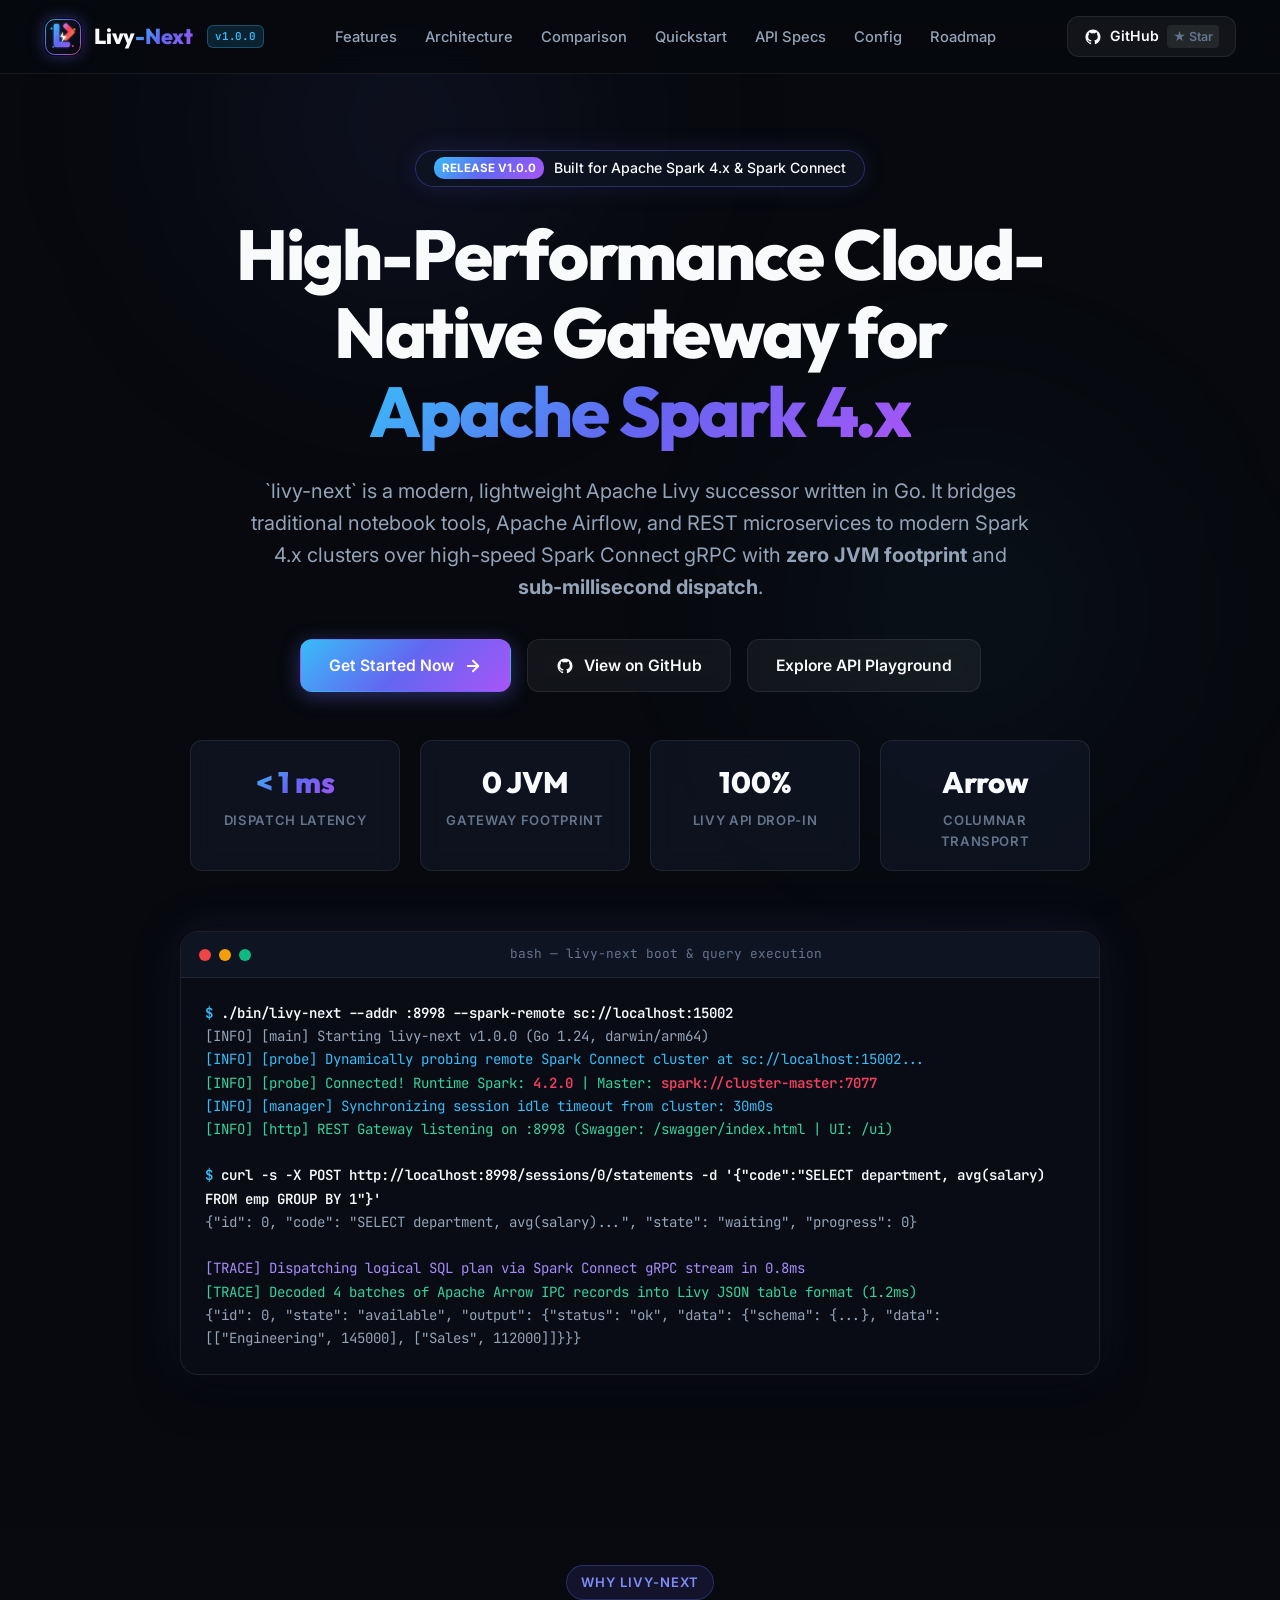
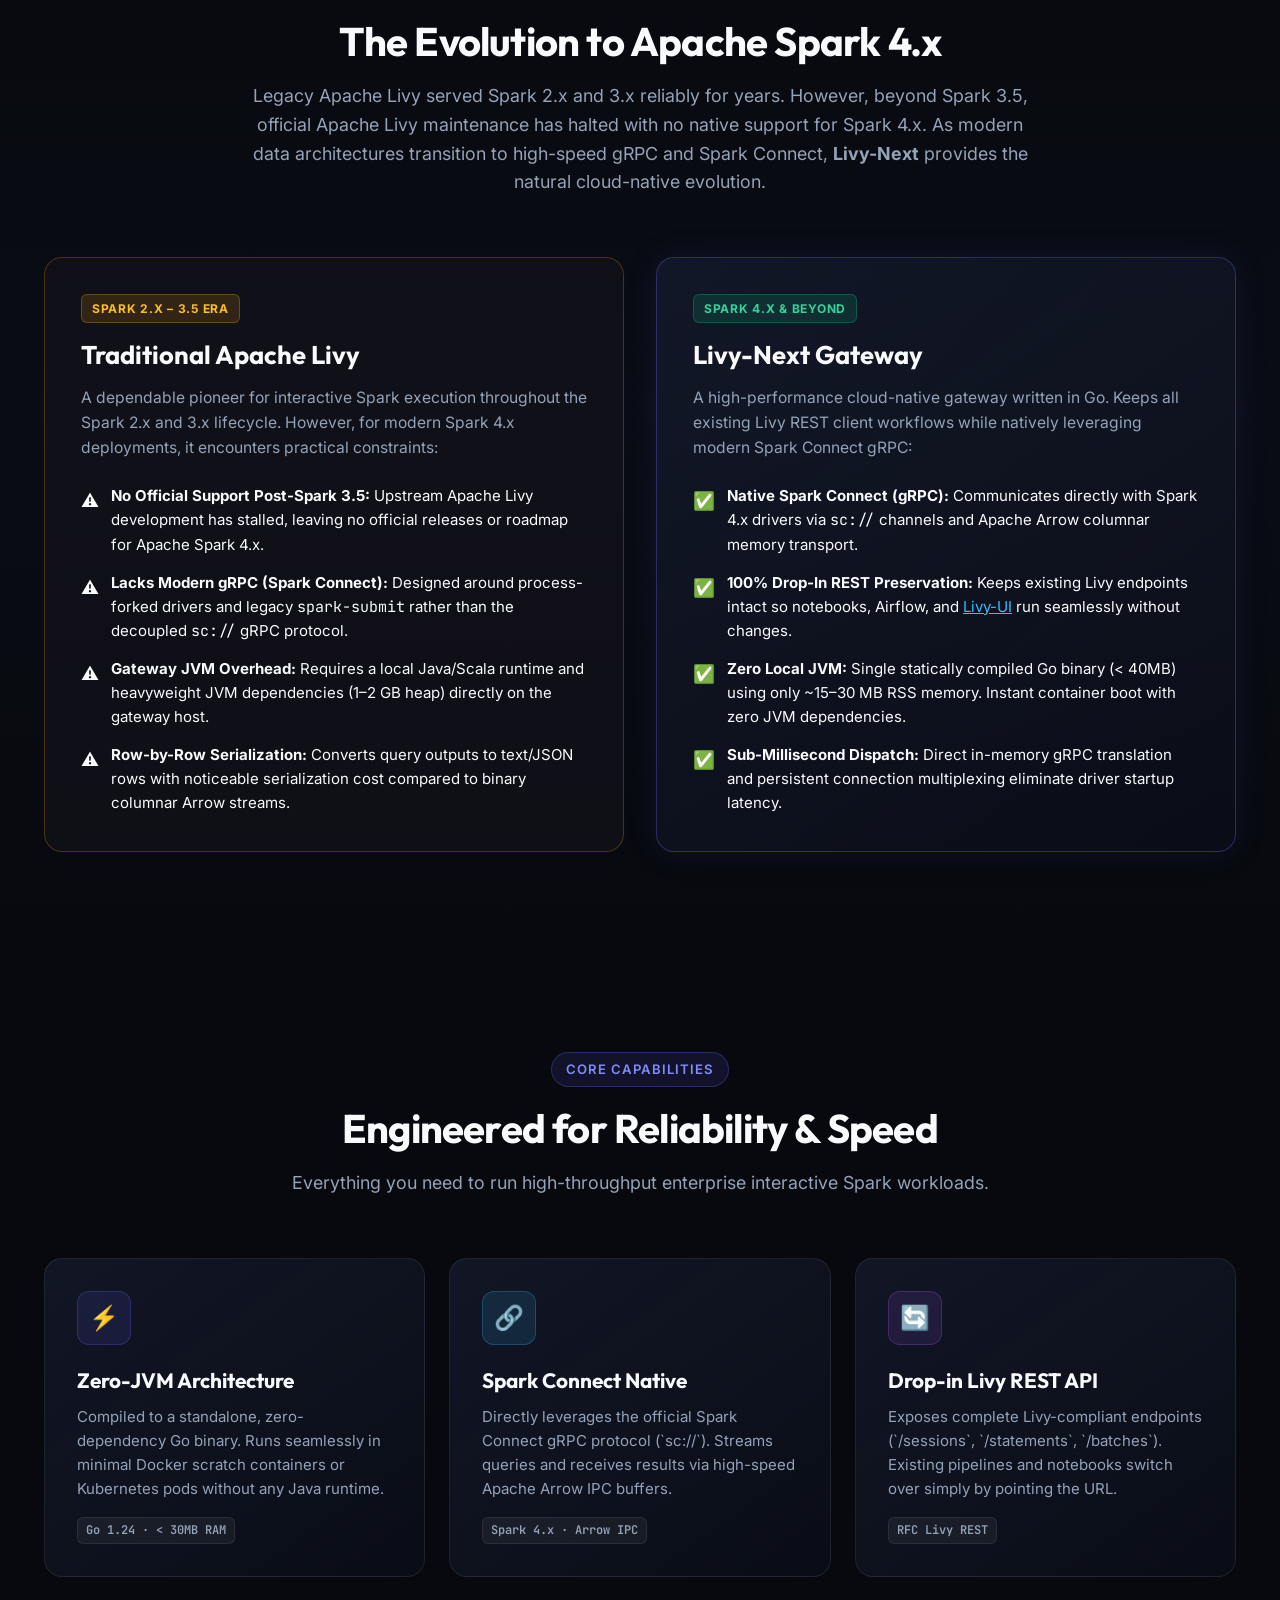
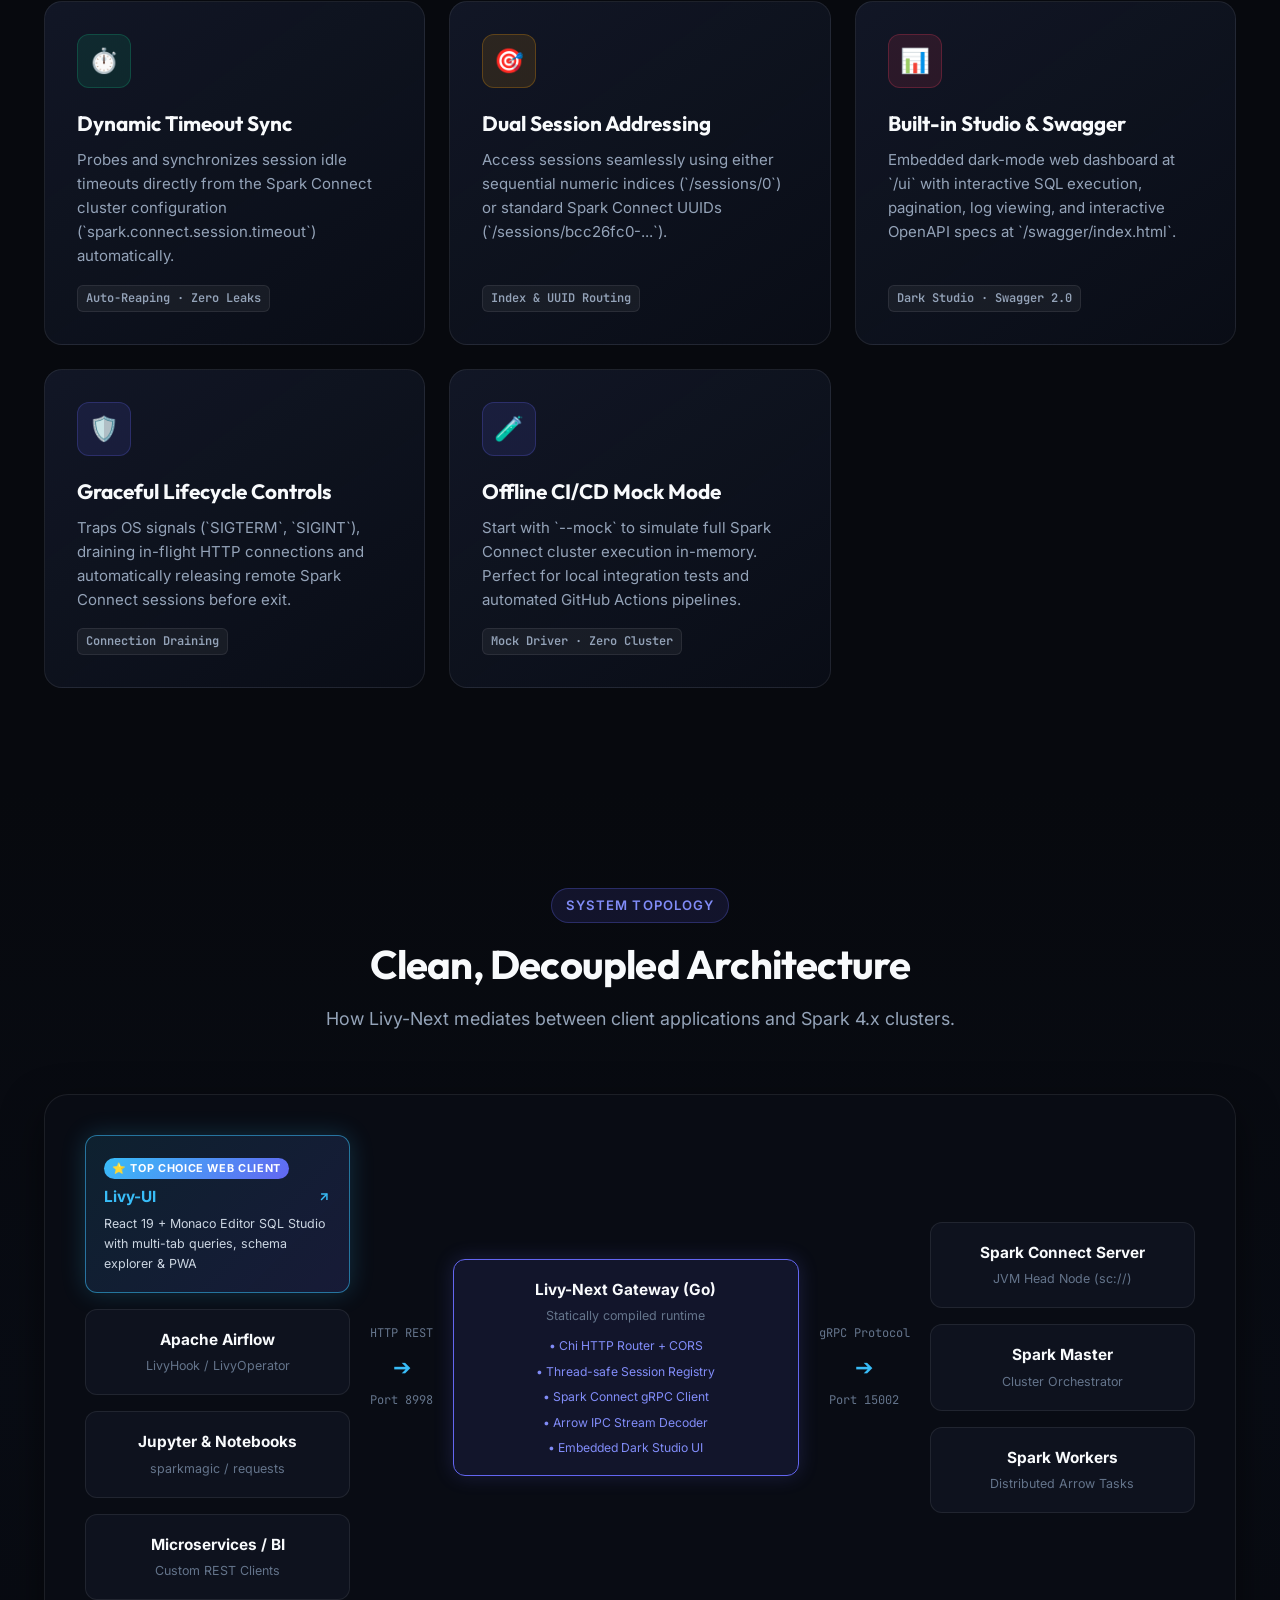
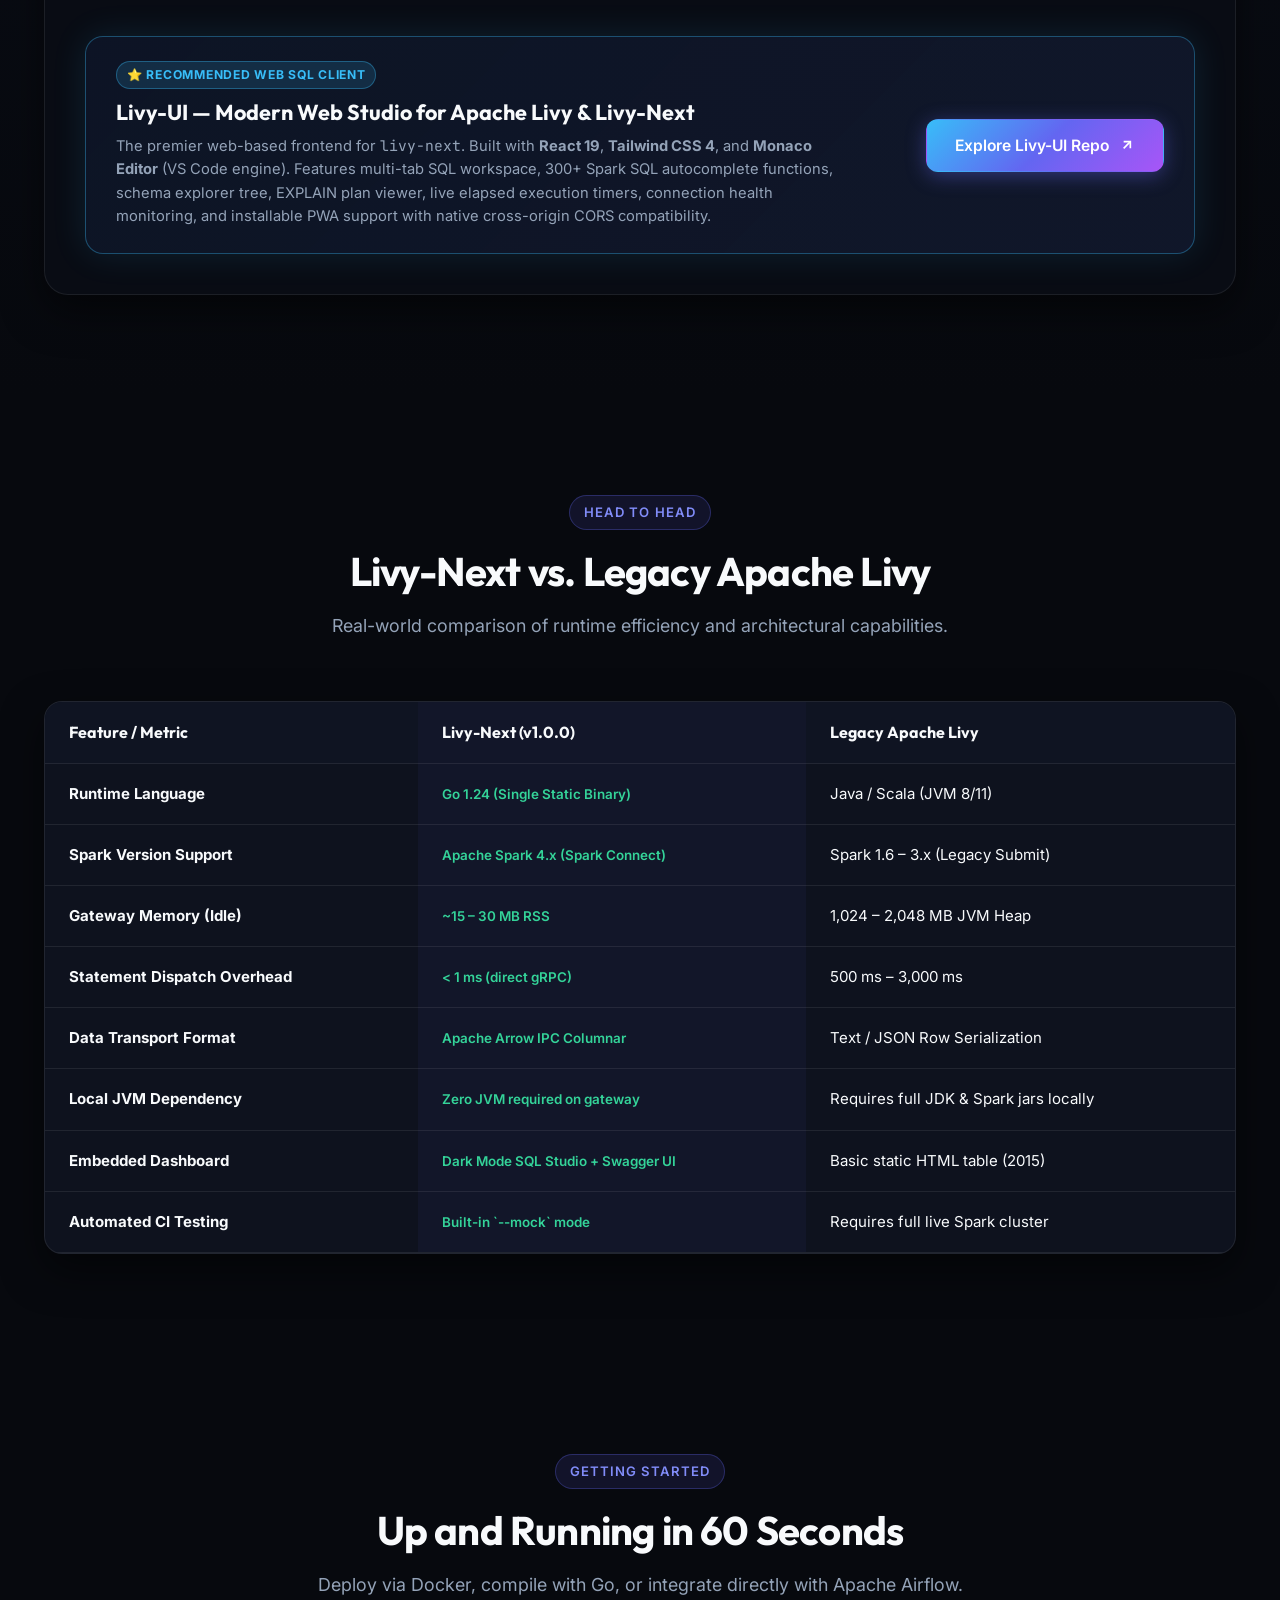
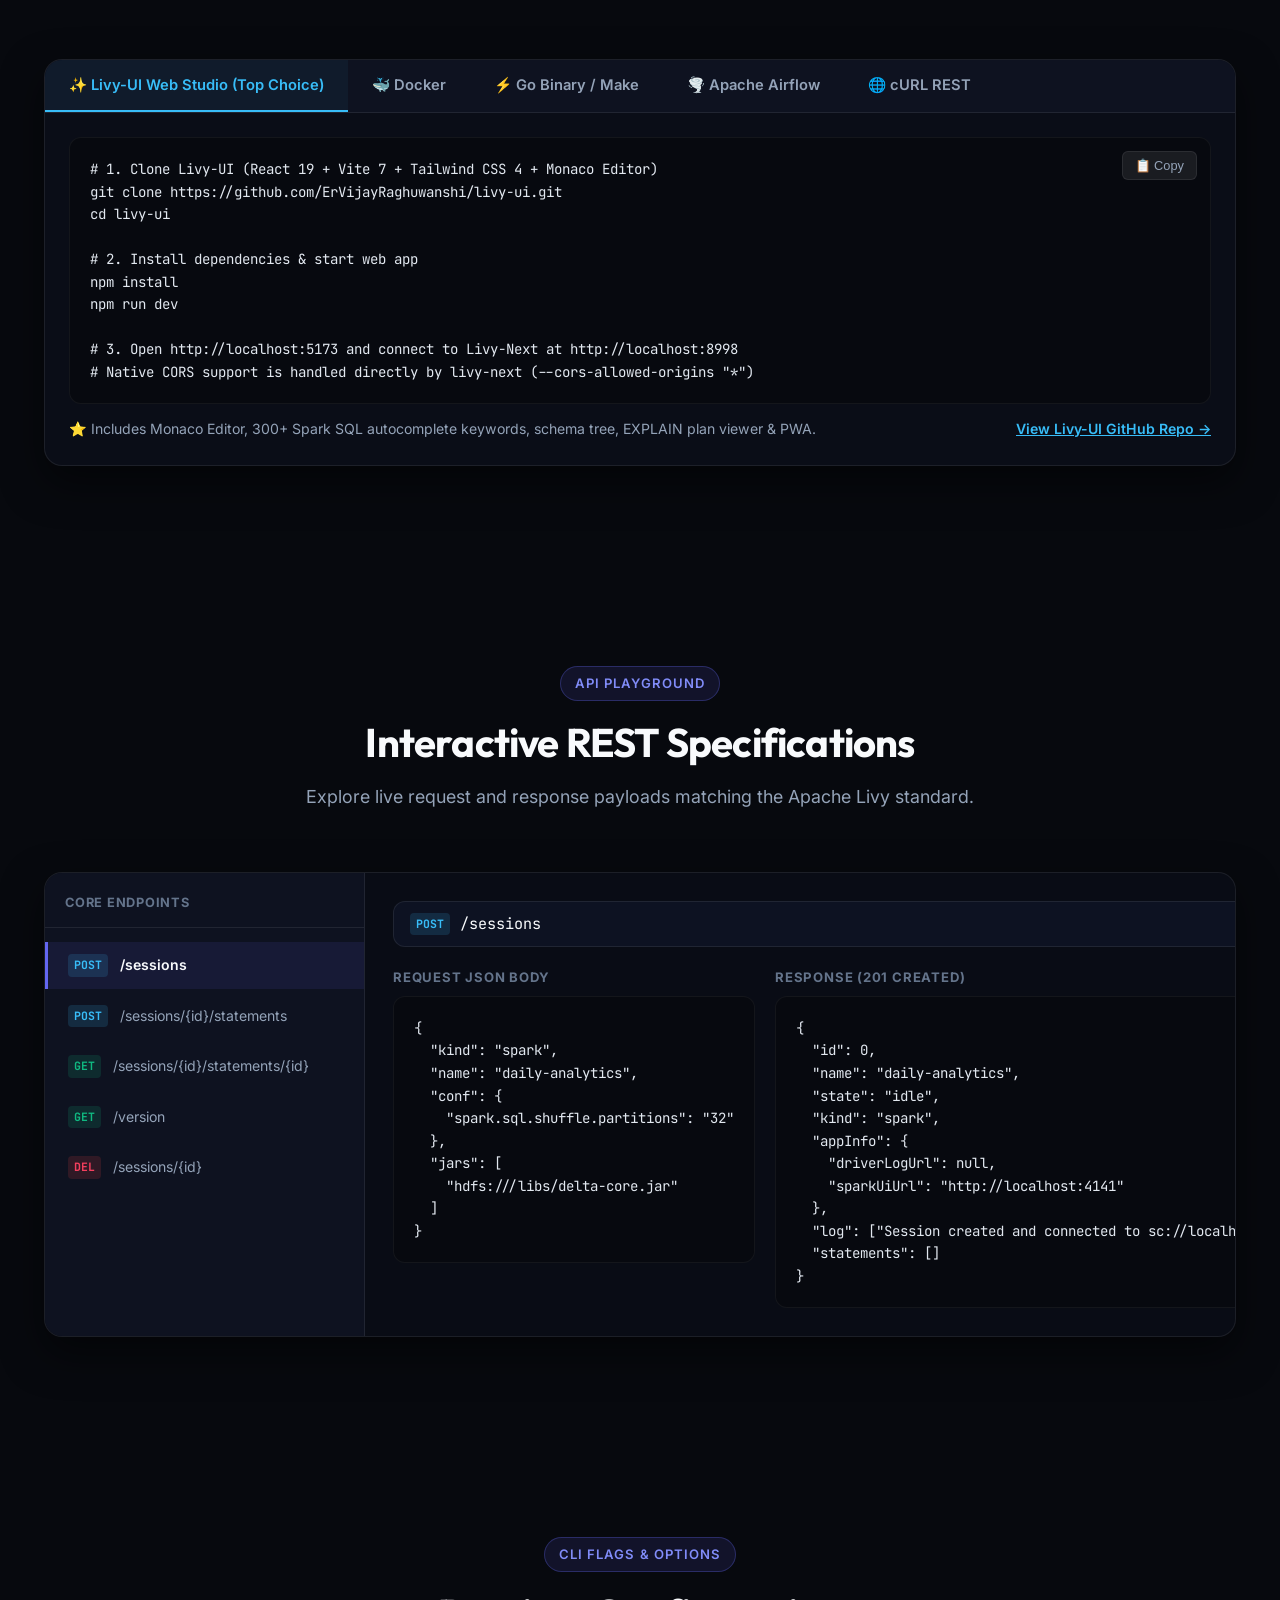
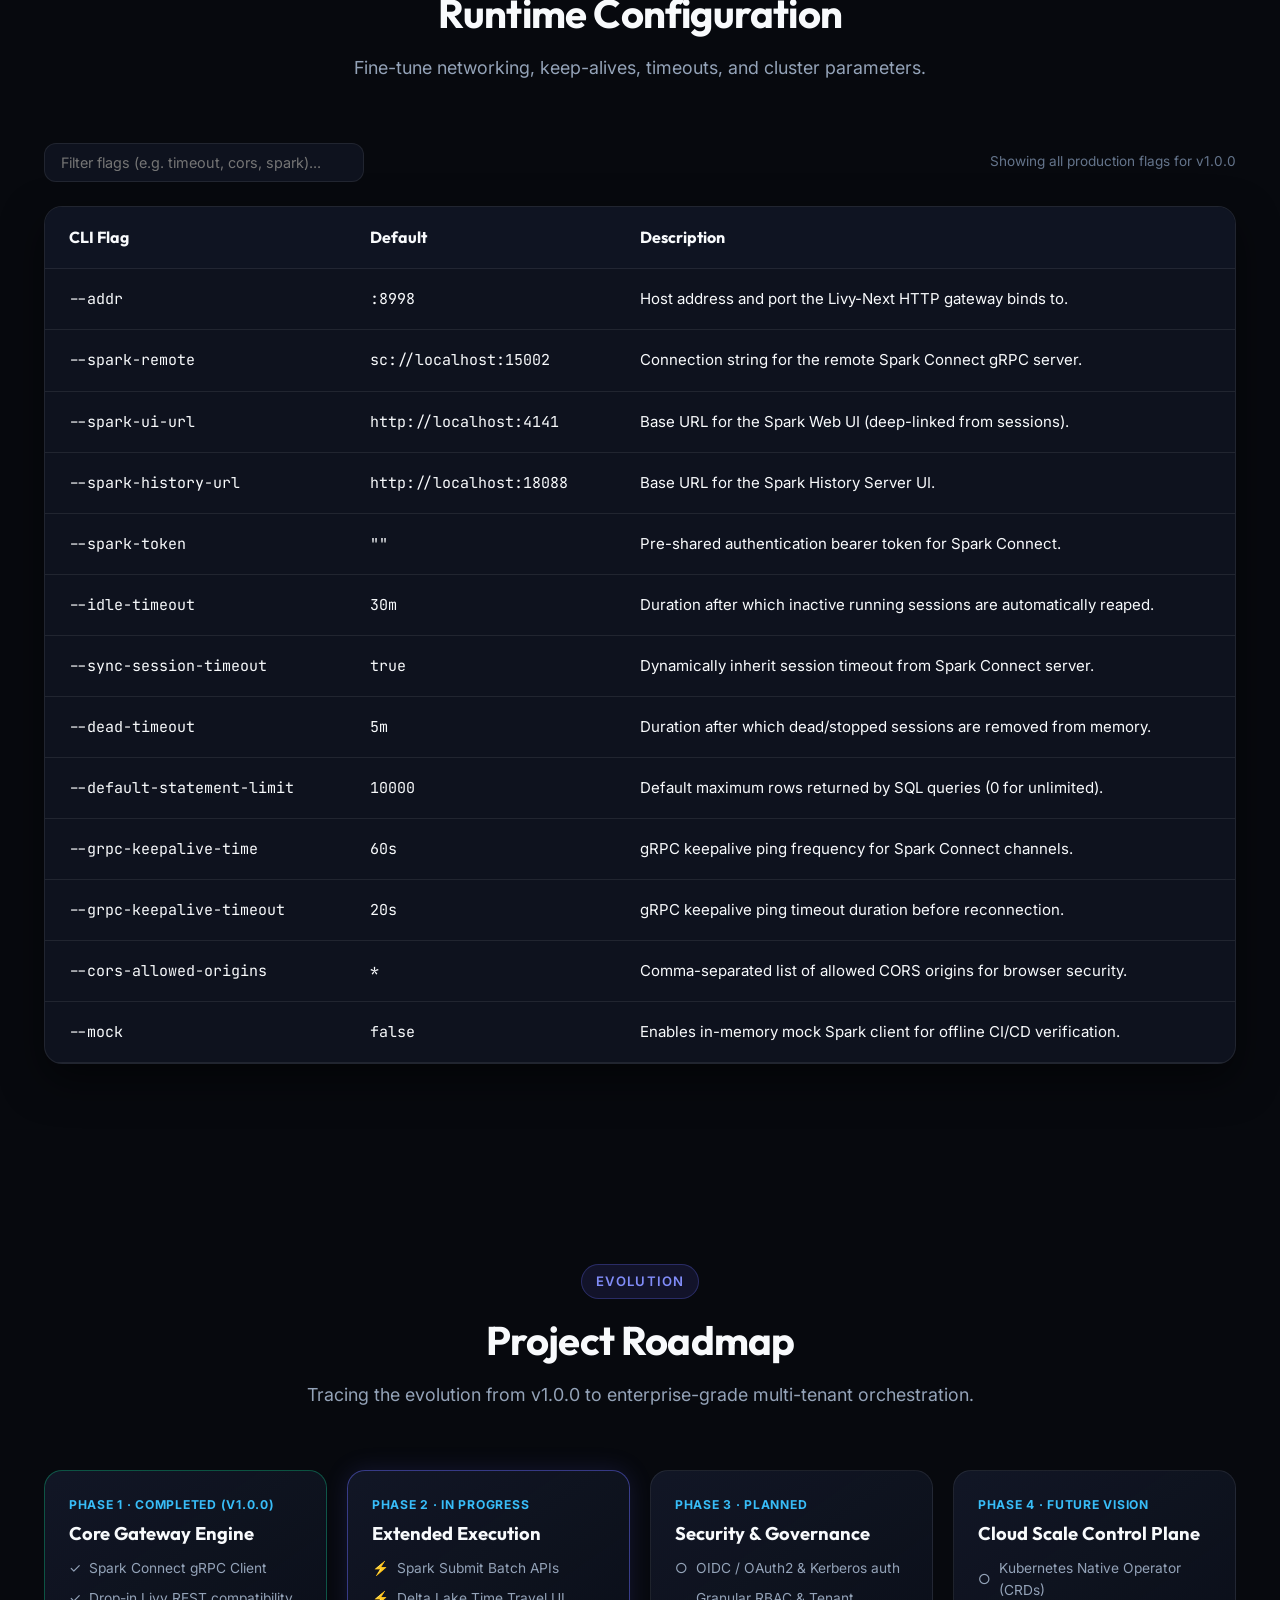
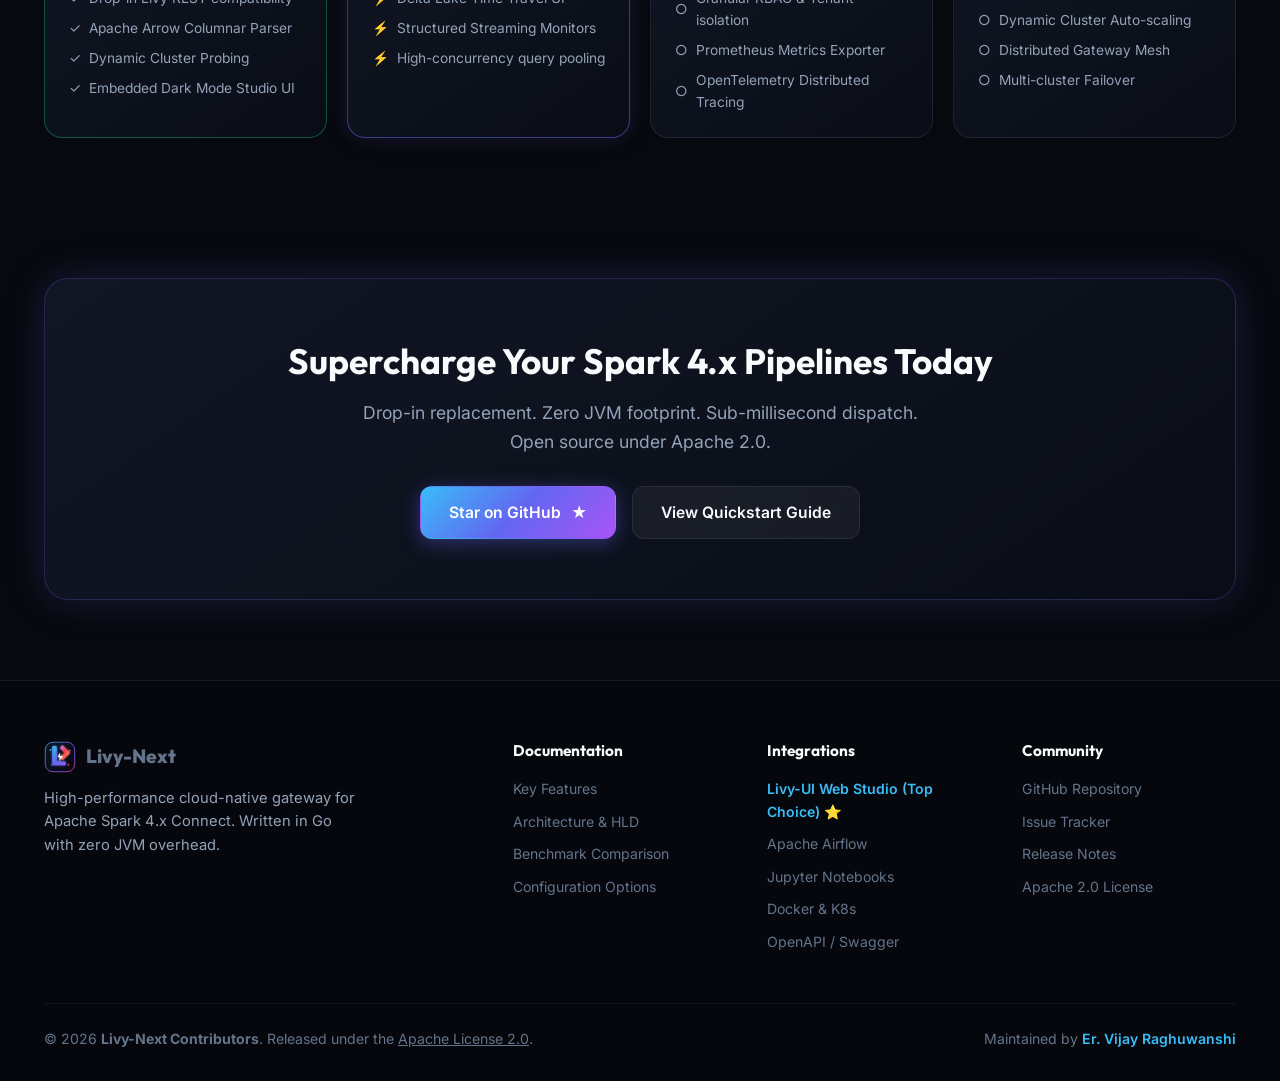
==== commit b7ce016e: "docs(website): refine evolution section to highlight post-Spark 3.5 support and gRPC shift" ====
--- a/index.html
+++ b/index.html
@@ -164,55 +164,61 @@
     <div class="container">
       <div class="section-header">
         <span class="section-badge">Why Livy-Next</span>
-        <h2 class="section-title">The Paradigm Shift for Apache Spark</h2>
-        <p class="section-subtitle">Why traditional Apache Livy no longer makes sense for modern Spark 4.x cloud architectures.</p>
+        <h2 class="section-title">The Evolution to Apache Spark 4.x</h2>
+        <p class="section-subtitle">
+          Legacy Apache Livy served Spark 2.x and 3.x reliably for years. However, beyond Spark 3.5, official Apache Livy maintenance has halted with no native support for Spark 4.x. As modern data architectures transition to high-speed gRPC and Spark Connect, <strong>Livy-Next</strong> provides the natural cloud-native evolution.
+        </p>
       </div>
 
       <div class="shift-grid">
         <div class="shift-card legacy">
-          <span class="shift-tag">Legacy Architecture</span>
+          <span class="shift-tag">Spark 2.x – 3.5 Era</span>
           <h3>Traditional Apache Livy</h3>
-          <p>Created in 2015 for Hadoop YARN and Spark 1.x/2.x. Requires a heavy local JVM daemon that forks heavyweight client drivers.</p>
+          <p>
+            A dependable pioneer for interactive Spark execution throughout the Spark 2.x and 3.x lifecycle. However, for modern Spark 4.x deployments, it encounters practical constraints:
+          </p>
           <ul class="shift-list">
             <li class="shift-item">
-              <span class="shift-icon">❌</span>
-              <div><strong>Heavy JVM Memory Footprint:</strong> Consumes 1–2 GB heap memory per gateway instance just to route requests.</div>
+              <span class="shift-icon">⚠️</span>
+              <div><strong>No Official Support Post-Spark 3.5:</strong> Upstream Apache Livy development has stalled, leaving no official releases or roadmap for Apache Spark 4.x.</div>
             </li>
             <li class="shift-item">
-              <span class="shift-icon">❌</span>
-              <div><strong>High Dispatch Latency:</strong> Spawns separate processes or driver wrappers, taking seconds or minutes to start sessions.</div>
+              <span class="shift-icon">⚠️</span>
+              <div><strong>Lacks Modern gRPC (Spark Connect):</strong> Designed around process-forked drivers and legacy <code>spark-submit</code> rather than the decoupled <code>sc://</code> gRPC protocol.</div>
             </li>
             <li class="shift-item">
-              <span class="shift-icon">❌</span>
-              <div><strong>No Spark Connect Support:</strong> Incompatible with Spark 4.x's decoupled gRPC client/server protocol.</div>
+              <span class="shift-icon">⚠️</span>
+              <div><strong>Gateway JVM Overhead:</strong> Requires a local Java/Scala runtime and heavyweight JVM dependencies (1–2 GB heap) directly on the gateway host.</div>
             </li>
             <li class="shift-item">
-              <span class="shift-icon">❌</span>
-              <div><strong>Complex Maintenance:</strong> Massive Scala codebase with legacy dependencies, difficult to containerize cleanly.</div>
+              <span class="shift-icon">⚠️</span>
+              <div><strong>Row-by-Row Serialization:</strong> Converts query outputs to text/JSON rows with noticeable serialization cost compared to binary columnar Arrow streams.</div>
             </li>
           </ul>
         </div>
 
         <div class="shift-card modern">
-          <span class="shift-tag">Modern Cloud-Native</span>
+          <span class="shift-tag">Spark 4.x &amp; Beyond</span>
           <h3>Livy-Next Gateway</h3>
-          <p>Statically compiled Go binary built from scratch for Spark 4.x Connect with gRPC and Apache Arrow streaming.</p>
+          <p>
+            A high-performance cloud-native gateway written in Go. Keeps all existing Livy REST client workflows while natively leveraging modern Spark Connect gRPC:
+          </p>
           <ul class="shift-list">
             <li class="shift-item">
               <span class="shift-icon">✅</span>
-              <div><strong>Zero Local JVM:</strong> 100% pure Go binary (&lt; 40MB) using only ~15–30 MB RSS memory. Instant container boot.</div>
+              <div><strong>Native Spark Connect (gRPC):</strong> Communicates directly with Spark 4.x drivers via <code>sc://</code> channels and Apache Arrow columnar memory transport.</div>
             </li>
             <li class="shift-item">
               <span class="shift-icon">✅</span>
-              <div><strong>Sub-Millisecond Routing:</strong> Translates REST JSON payloads directly into binary gRPC calls over persistent channels.</div>
+              <div><strong>100% Drop-In REST Preservation:</strong> Keeps existing Livy endpoints intact so notebooks, Airflow, and <a href="https://github.com/ErVijayRaghuwanshi/livy-ui" target="_blank" rel="noopener" style="color: var(--accent-cyan); text-decoration: underline;">Livy-UI</a> run seamlessly without changes.</div>
             </li>
             <li class="shift-item">
               <span class="shift-icon">✅</span>
-              <div><strong>Native Spark Connect:</strong> Communicates via `sc://` directly to Spark 4.x drivers with Apache Arrow columnar data.</div>
+              <div><strong>Zero Local JVM:</strong> Single statically compiled Go binary (&lt; 40MB) using only ~15–30 MB RSS memory. Instant container boot with zero JVM dependencies.</div>
             </li>
             <li class="shift-item">
               <span class="shift-icon">✅</span>
-              <div><strong>100% Drop-In Compatible:</strong> Works out of the box with Apache Airflow `LivyHook`, Jupyter `sparkmagic`, and custom pipelines.</div>
+              <div><strong>Sub-Millisecond Dispatch:</strong> Direct in-memory gRPC translation and persistent connection multiplexing eliminate driver startup latency.</div>
             </li>
           </ul>
         </div>
--- a/css/style.css
+++ b/css/style.css
@@ -537,8 +537,8 @@
 }
 
 .shift-card.legacy {
-  background: rgba(22, 18, 24, 0.45);
-  border-color: rgba(239, 68, 68, 0.2);
+  background: rgba(22, 20, 30, 0.55);
+  border-color: rgba(245, 158, 11, 0.25);
 }
 
 .shift-card.modern {
@@ -559,9 +559,9 @@
 }
 
 .shift-card.legacy .shift-tag {
-  background: rgba(239, 68, 68, 0.15);
-  color: #f87171;
-  border: 1px solid rgba(239, 68, 68, 0.3);
+  background: rgba(245, 158, 11, 0.15);
+  color: #fbbf24;
+  border: 1px solid rgba(245, 158, 11, 0.3);
 }
 
 .shift-card.modern .shift-tag {
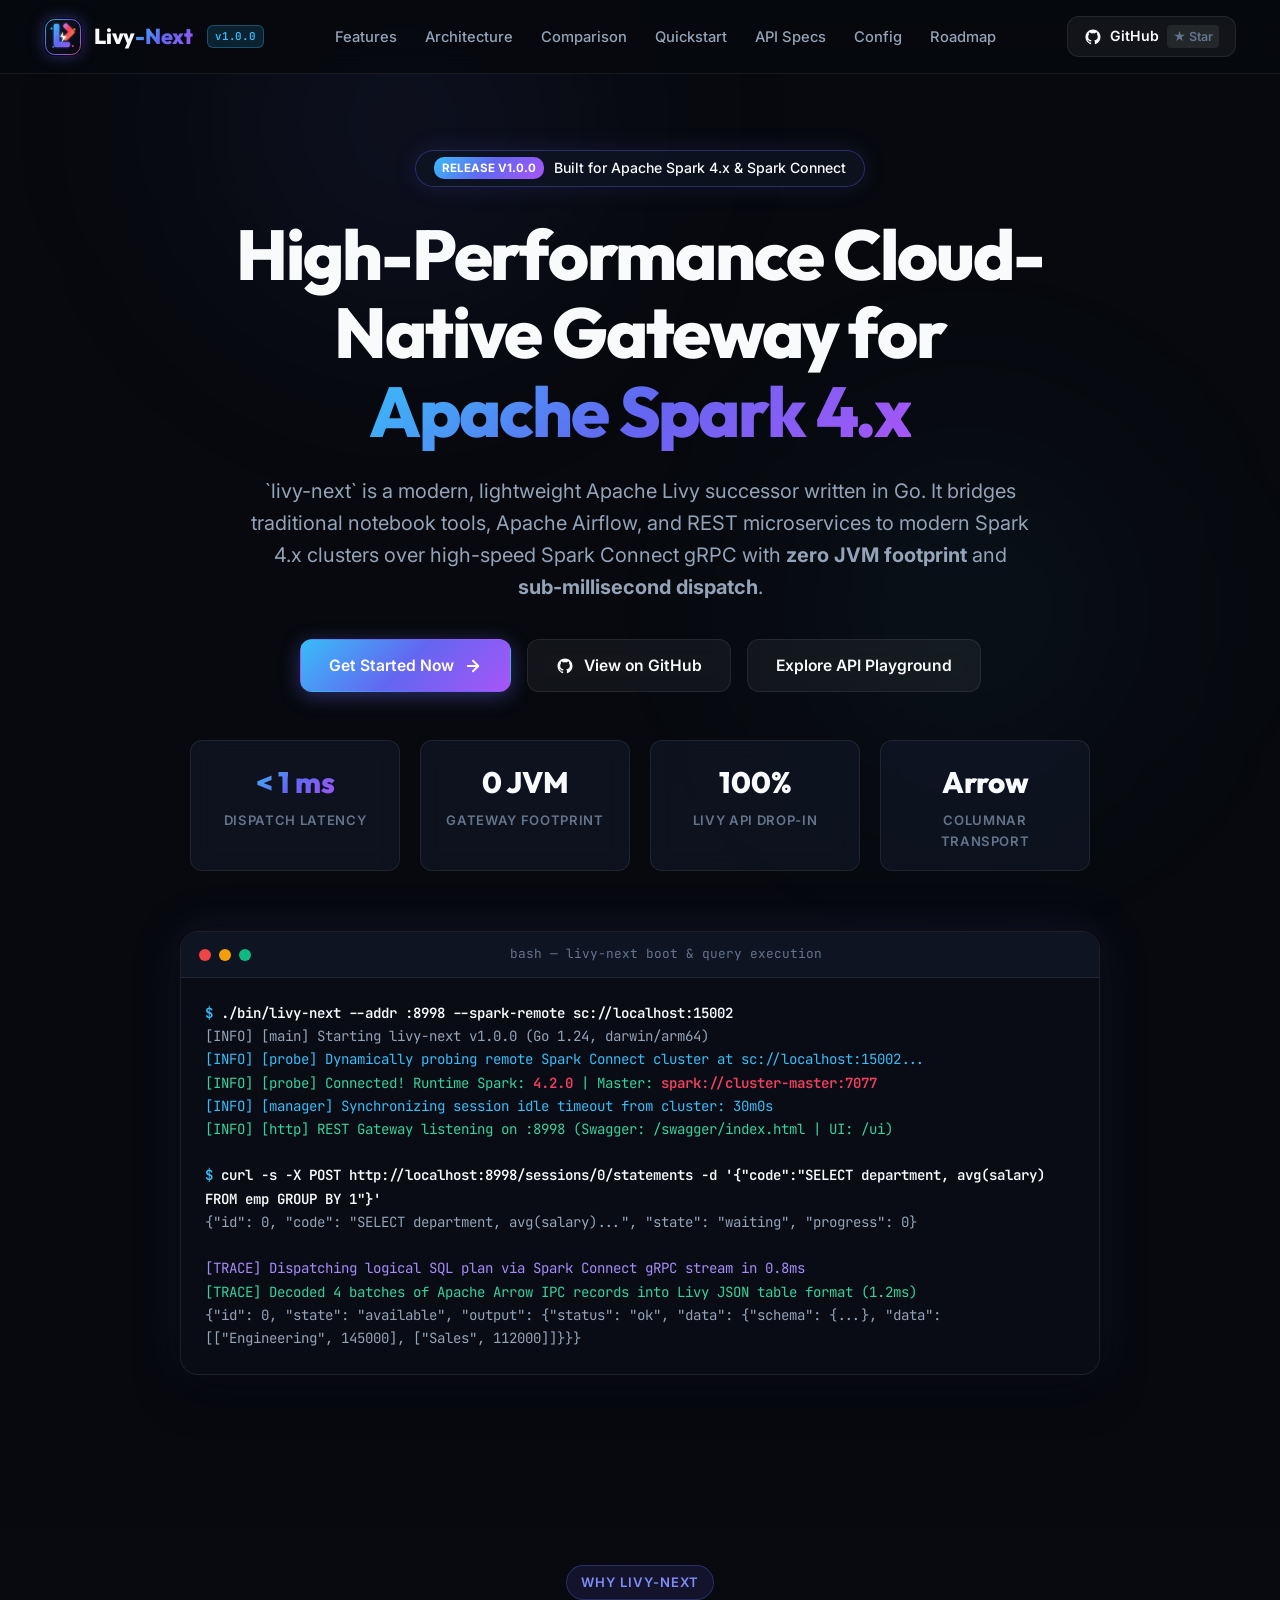
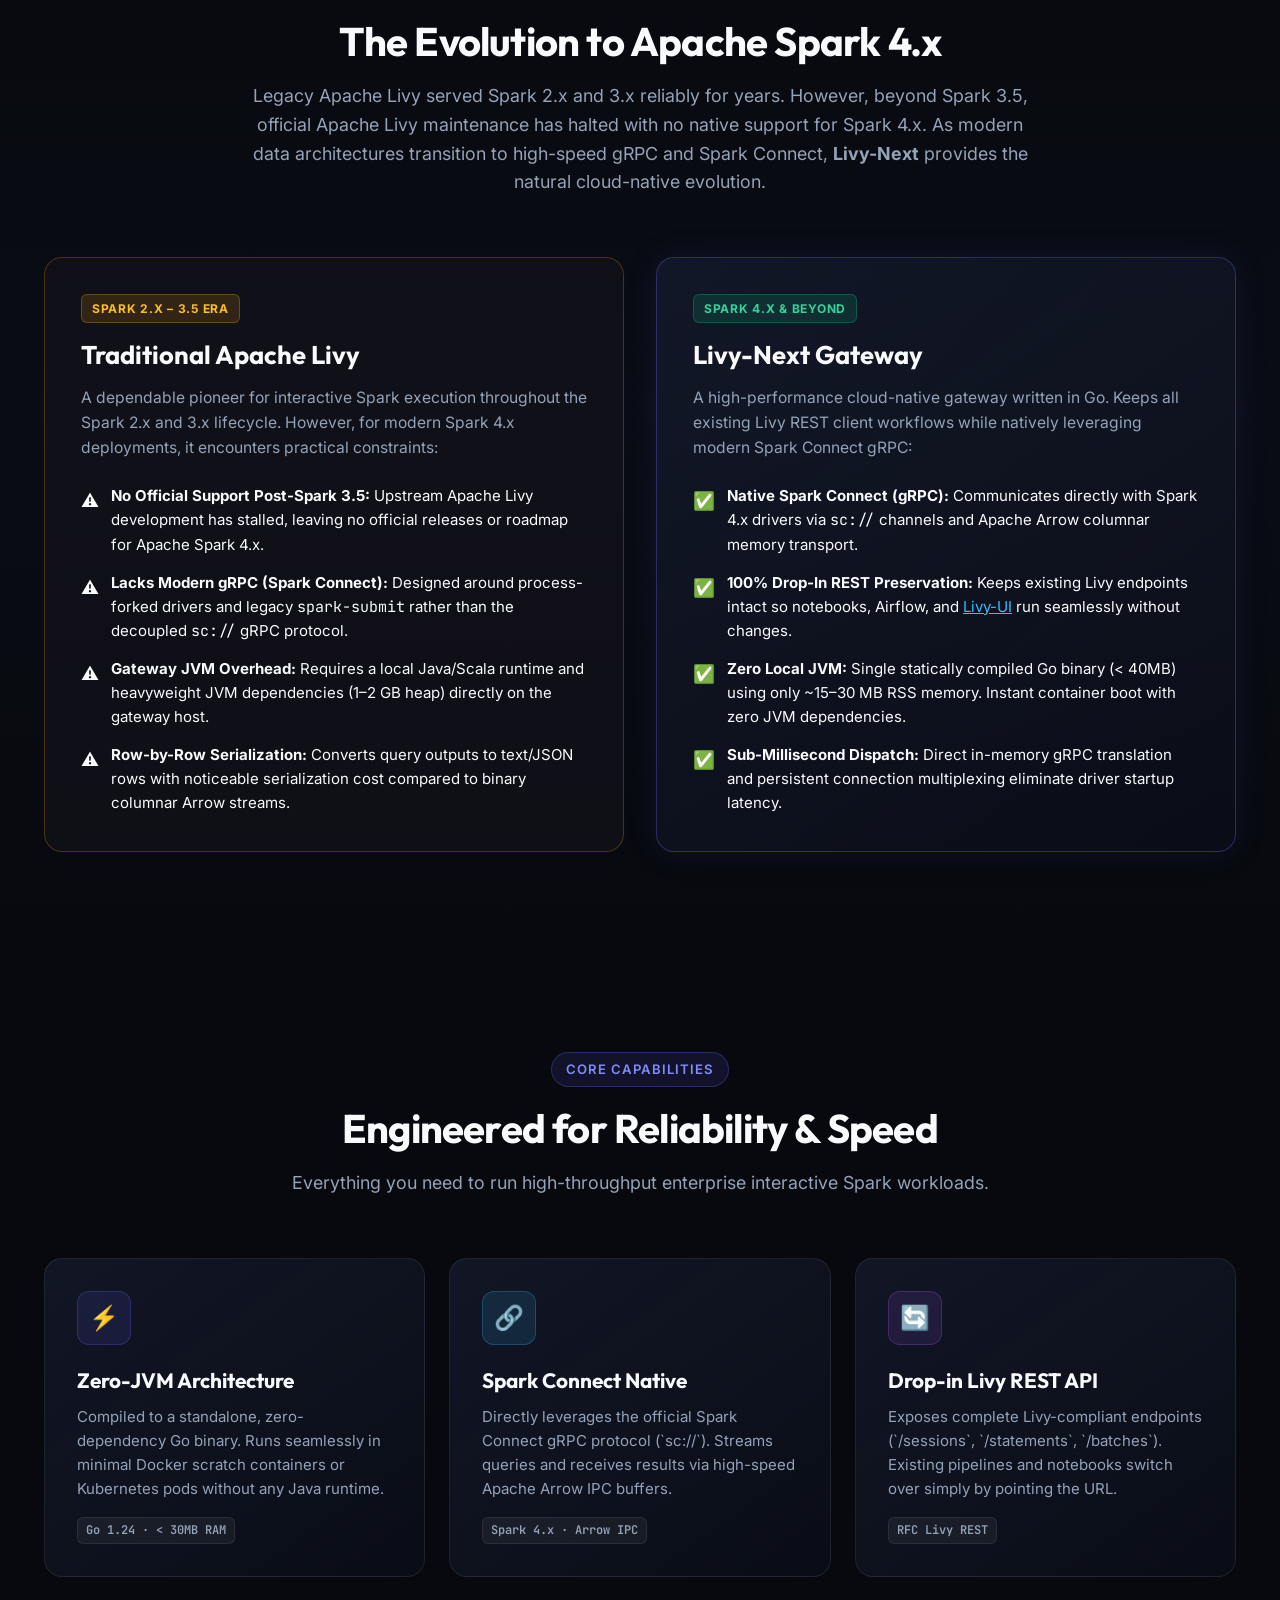
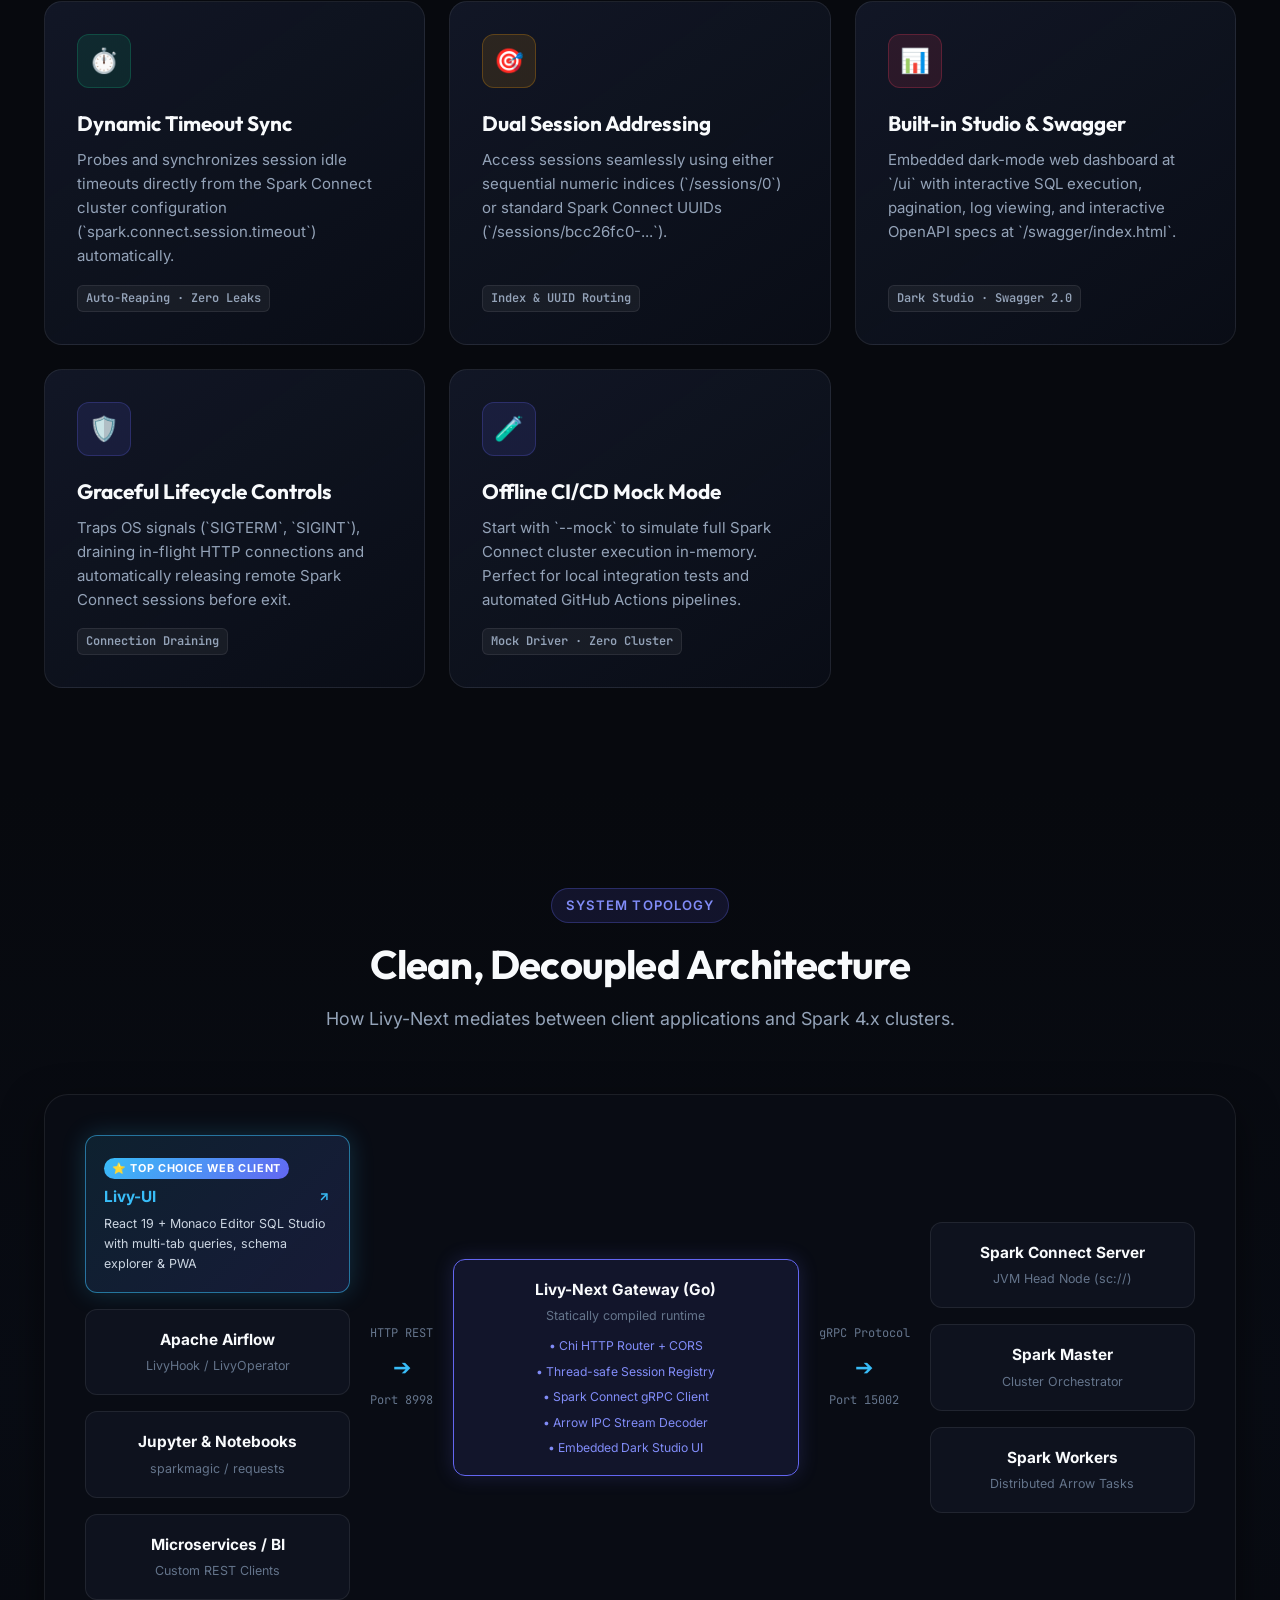
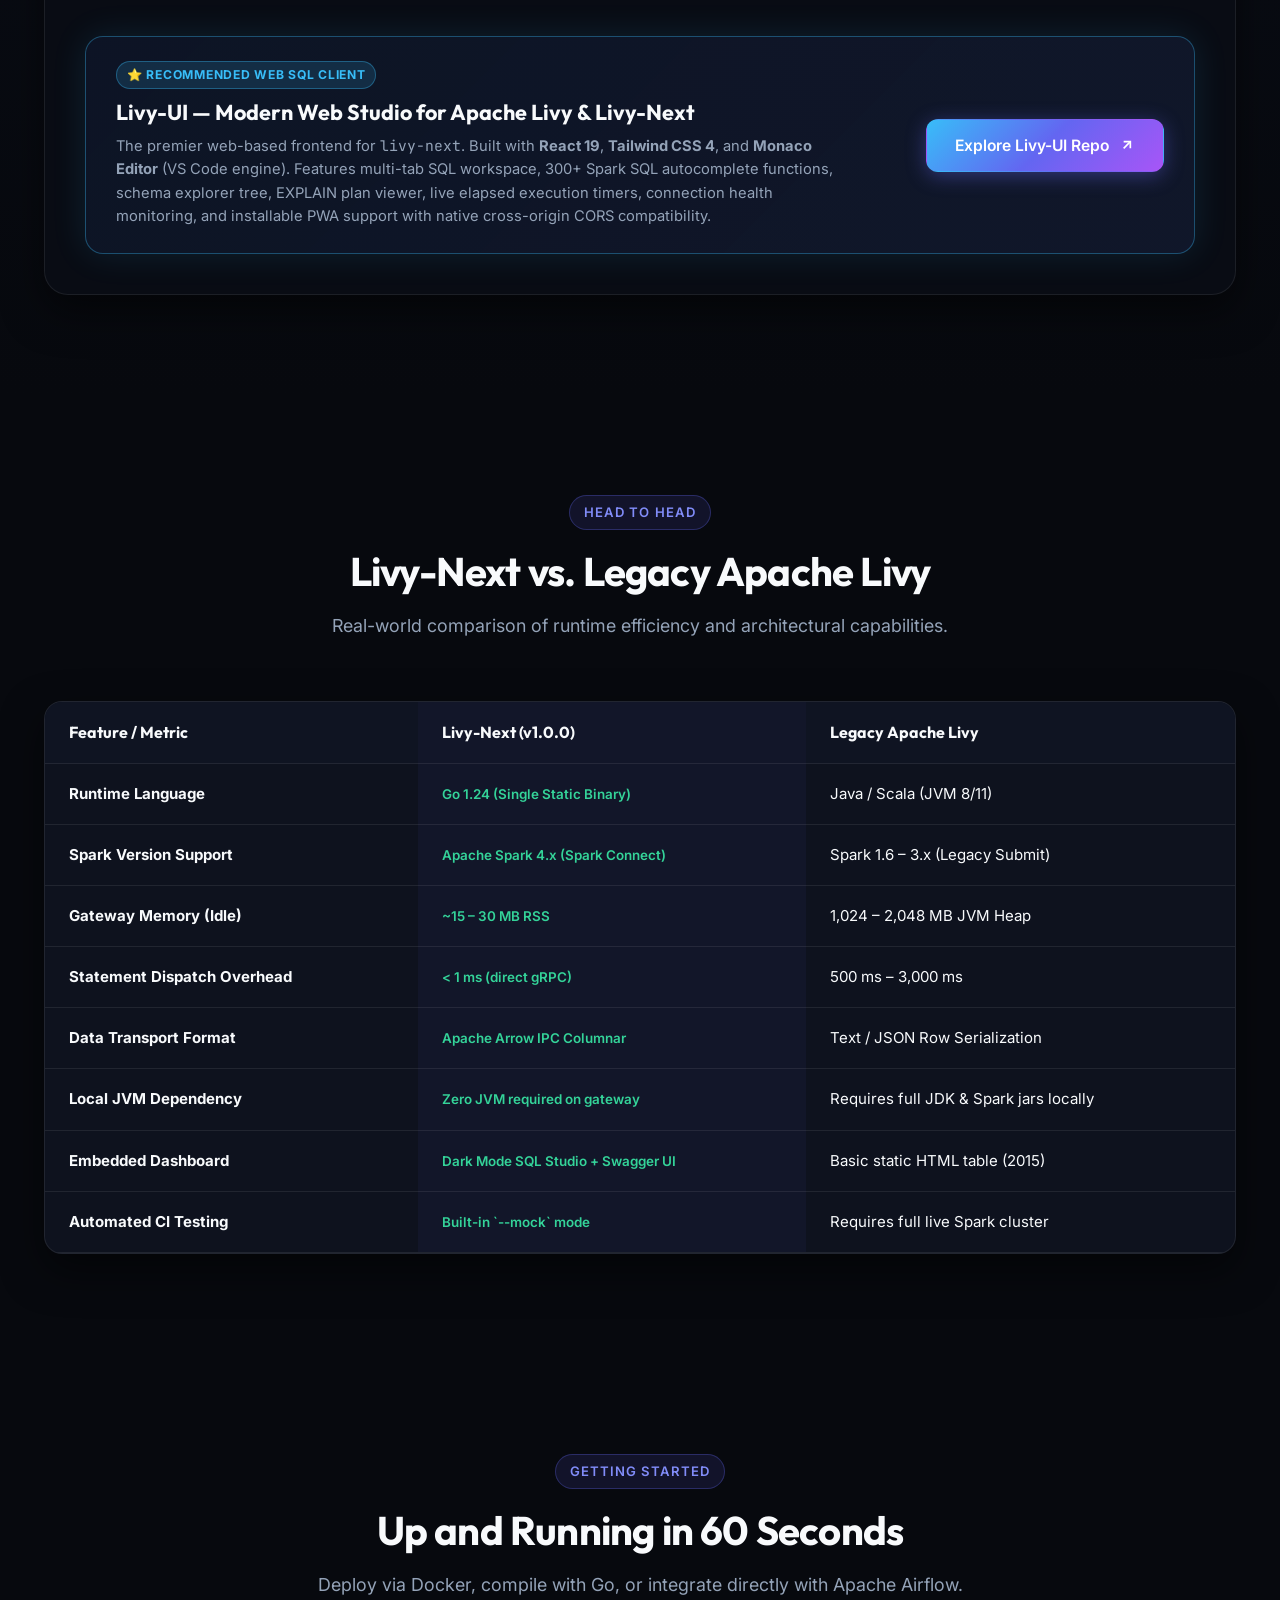
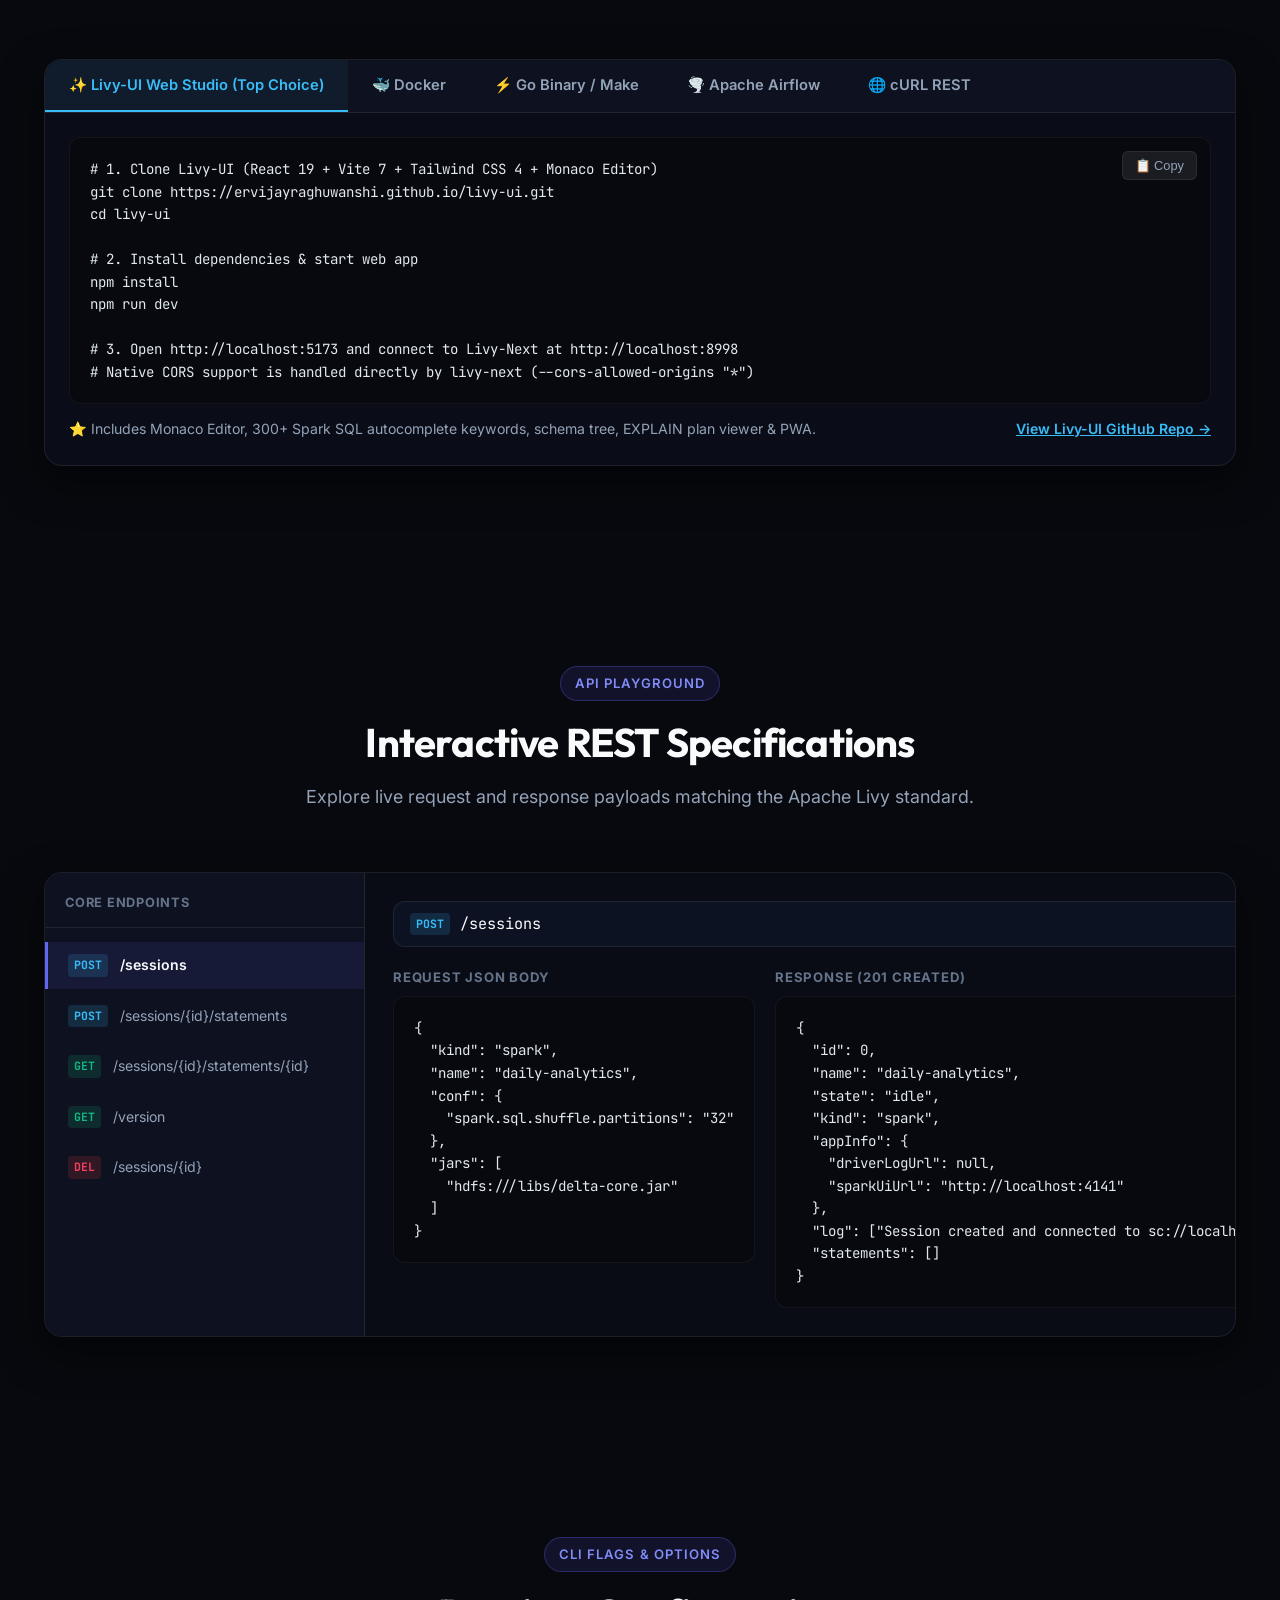
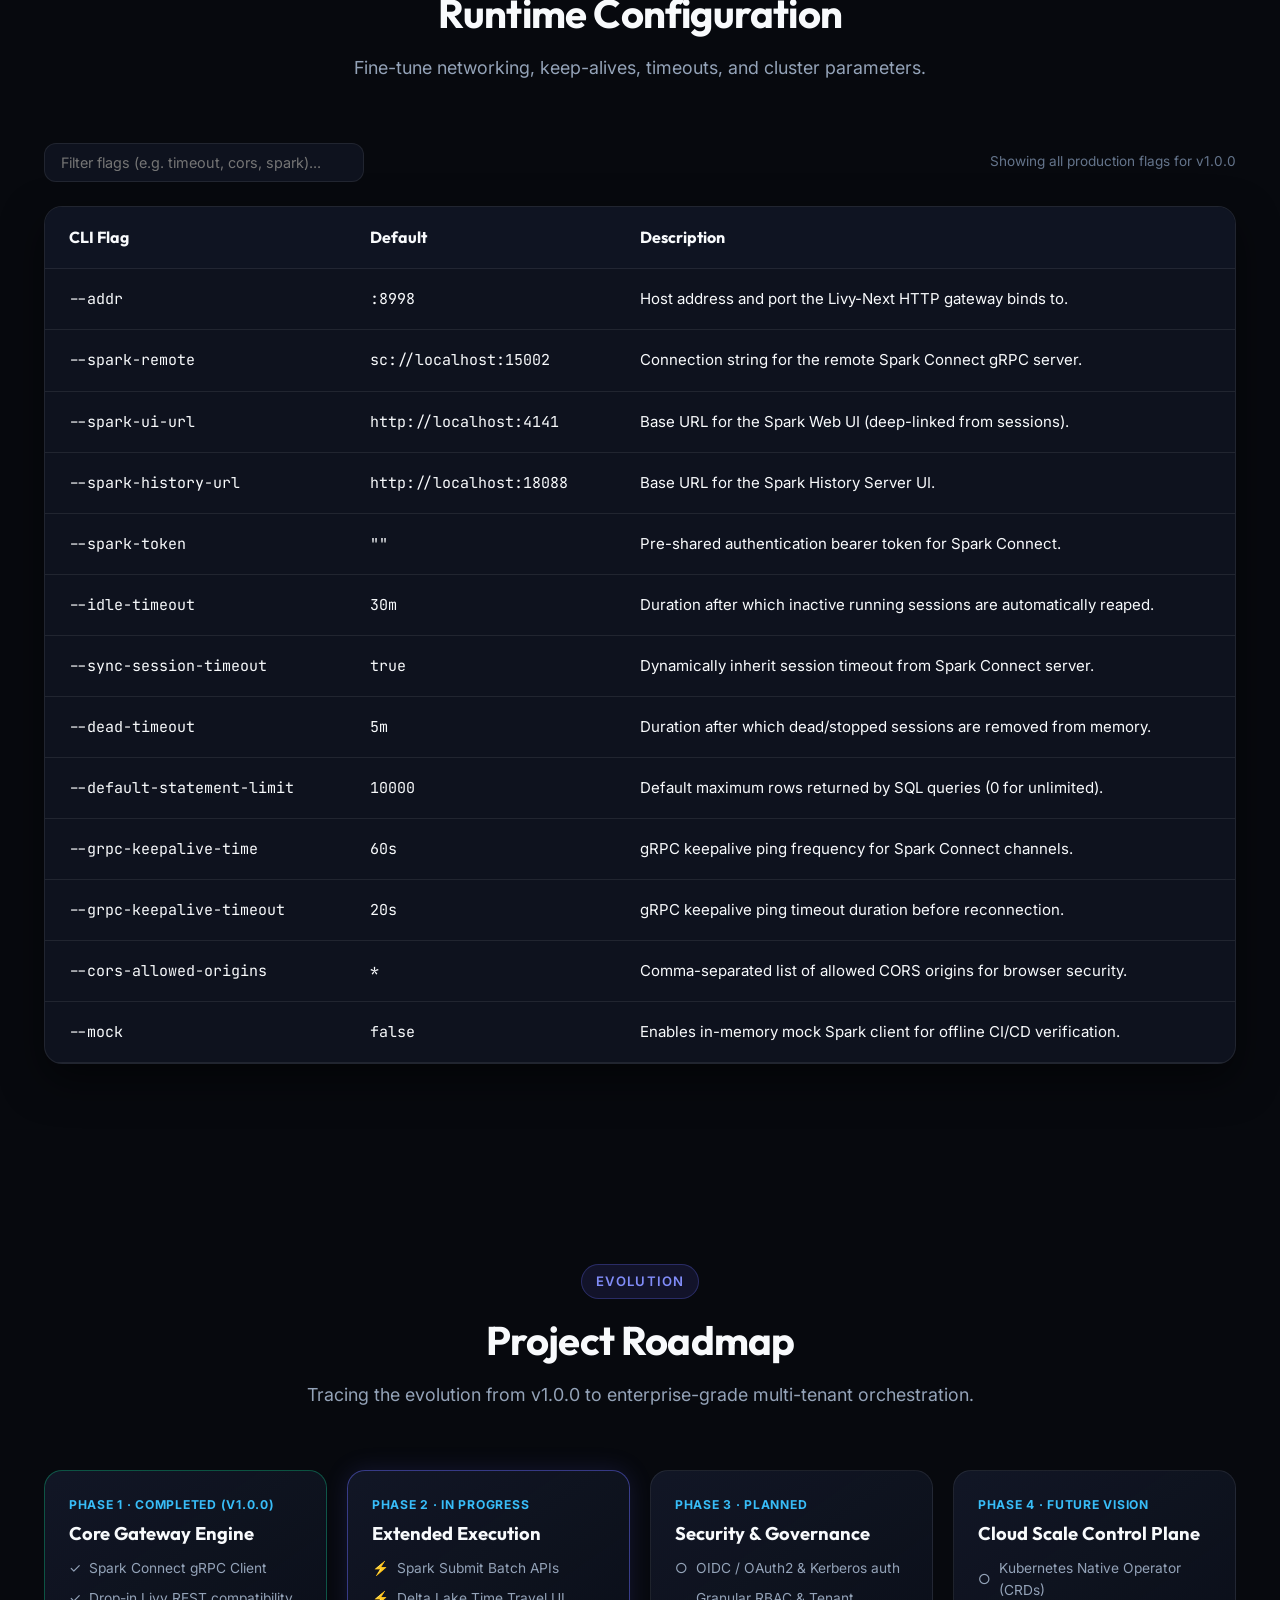
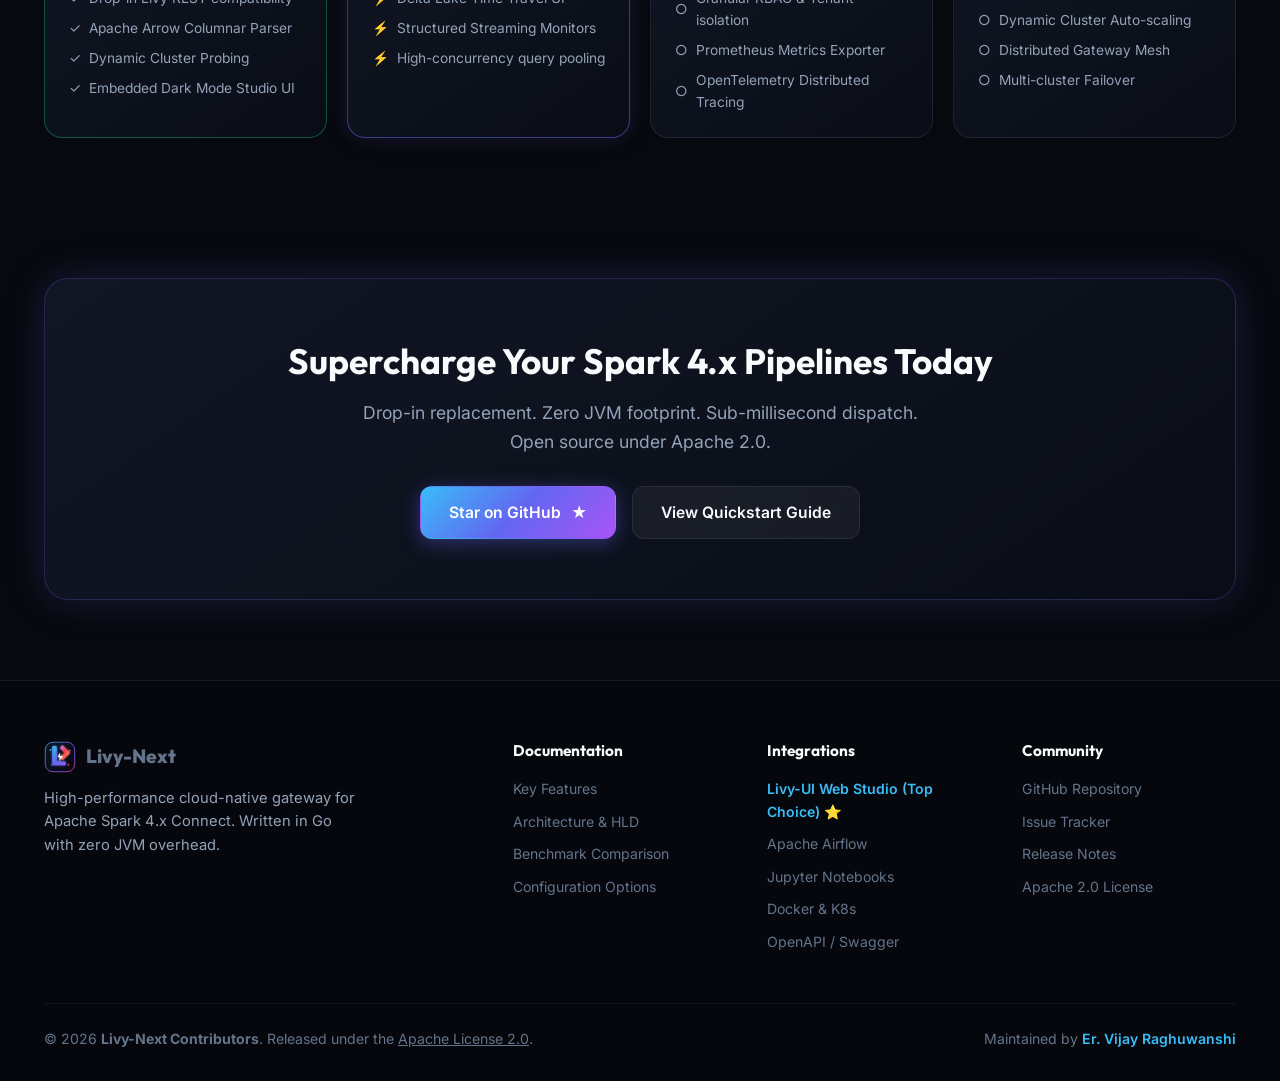
==== commit 09133c65: "fix(website): update Livy-UI links to point to the correct GitHub Pages URL" ====
--- a/index.html
+++ b/index.html
@@ -210,7 +210,7 @@
             </li>
             <li class="shift-item">
               <span class="shift-icon">✅</span>
-              <div><strong>100% Drop-In REST Preservation:</strong> Keeps existing Livy endpoints intact so notebooks, Airflow, and <a href="https://github.com/ErVijayRaghuwanshi/livy-ui" target="_blank" rel="noopener" style="color: var(--accent-cyan); text-decoration: underline;">Livy-UI</a> run seamlessly without changes.</div>
+              <div><strong>100% Drop-In REST Preservation:</strong> Keeps existing Livy endpoints intact so notebooks, Airflow, and <a href="https://ervijayraghuwanshi.github.io/livy-ui" target="_blank" rel="noopener" style="color: var(--accent-cyan); text-decoration: underline;">Livy-UI</a> run seamlessly without changes.</div>
             </li>
             <li class="shift-item">
               <span class="shift-icon">✅</span>
@@ -308,7 +308,7 @@
         <div class="arch-flow">
           <!-- Column 1: Clients -->
           <div class="arch-col">
-            <a href="https://github.com/ErVijayRaghuwanshi/livy-ui" target="_blank" rel="noopener" class="arch-box top-choice">
+            <a href="https://ervijayraghuwanshi.github.io/livy-ui" target="_blank" rel="noopener" class="arch-box top-choice">
               <span class="top-choice-badge">⭐ Top Choice Web Client</span>
               <div class="arch-box-title" style="color: #38bdf8; display: flex; align-items: center; justify-content: space-between;">
                 <span>Livy-UI</span>
@@ -387,7 +387,7 @@
               The premier web-based frontend for <code>livy-next</code>. Built with <strong>React 19</strong>, <strong>Tailwind CSS 4</strong>, and <strong>Monaco Editor</strong> (VS Code engine). Features multi-tab SQL workspace, 300+ Spark SQL autocomplete functions, schema explorer tree, EXPLAIN plan viewer, live elapsed execution timers, connection health monitoring, and installable PWA support with native cross-origin CORS compatibility.
             </p>
           </div>
-          <a href="https://github.com/ErVijayRaghuwanshi/livy-ui" target="_blank" rel="noopener" class="btn btn-primary" style="white-space: nowrap;">
+          <a href="https://ervijayraghuwanshi.github.io/livy-ui" target="_blank" rel="noopener" class="btn btn-primary" style="white-space: nowrap;">
             <span>Explore Livy-UI Repo</span>
             <svg width="16" height="16" viewBox="0 0 24 24" fill="none" stroke="currentColor" stroke-width="2.5"><line x1="7" y1="17" x2="17" y2="7"></line><polyline points="7 7 17 7 17 17"></polyline></svg>
           </a>
@@ -484,7 +484,7 @@
           <div class="code-block-wrapper">
             <button class="copy-btn">📋 Copy</button>
             <pre class="code-pre"><code># 1. Clone Livy-UI (React 19 + Vite 7 + Tailwind CSS 4 + Monaco Editor)
-git clone https://github.com/ErVijayRaghuwanshi/livy-ui.git
+git clone https://ervijayraghuwanshi.github.io/livy-ui.git
 cd livy-ui
 
 # 2. Install dependencies & start web app
@@ -496,7 +496,7 @@
           </div>
           <div style="margin-top: 14px; font-size: 0.88rem; color: var(--text-secondary); display: flex; align-items: center; justify-content: space-between; flex-wrap: wrap; gap: 10px;">
             <span>⭐ Includes Monaco Editor, 300+ Spark SQL autocomplete keywords, schema tree, EXPLAIN plan viewer &amp; PWA.</span>
-            <a href="https://github.com/ErVijayRaghuwanshi/livy-ui" target="_blank" rel="noopener" style="color: var(--accent-cyan); font-weight: 600; text-decoration: underline;">View Livy-UI GitHub Repo →</a>
+            <a href="https://ervijayraghuwanshi.github.io/livy-ui" target="_blank" rel="noopener" style="color: var(--accent-cyan); font-weight: 600; text-decoration: underline;">View Livy-UI GitHub Repo →</a>
           </div>
         </div>
 
@@ -985,7 +985,7 @@
         <div class="footer-col">
           <h5>Integrations</h5>
           <ul class="footer-links">
-            <li><a href="https://github.com/ErVijayRaghuwanshi/livy-ui" target="_blank" rel="noopener" style="color: var(--accent-cyan); font-weight: 600;">Livy-UI Web Studio (Top Choice) ⭐</a></li>
+            <li><a href="https://ervijayraghuwanshi.github.io/livy-ui" target="_blank" rel="noopener" style="color: var(--accent-cyan); font-weight: 600;">Livy-UI Web Studio (Top Choice) ⭐</a></li>
             <li><a href="#quickstart">Apache Airflow</a></li>
             <li><a href="#quickstart">Jupyter Notebooks</a></li>
             <li><a href="#quickstart">Docker &amp; K8s</a></li>
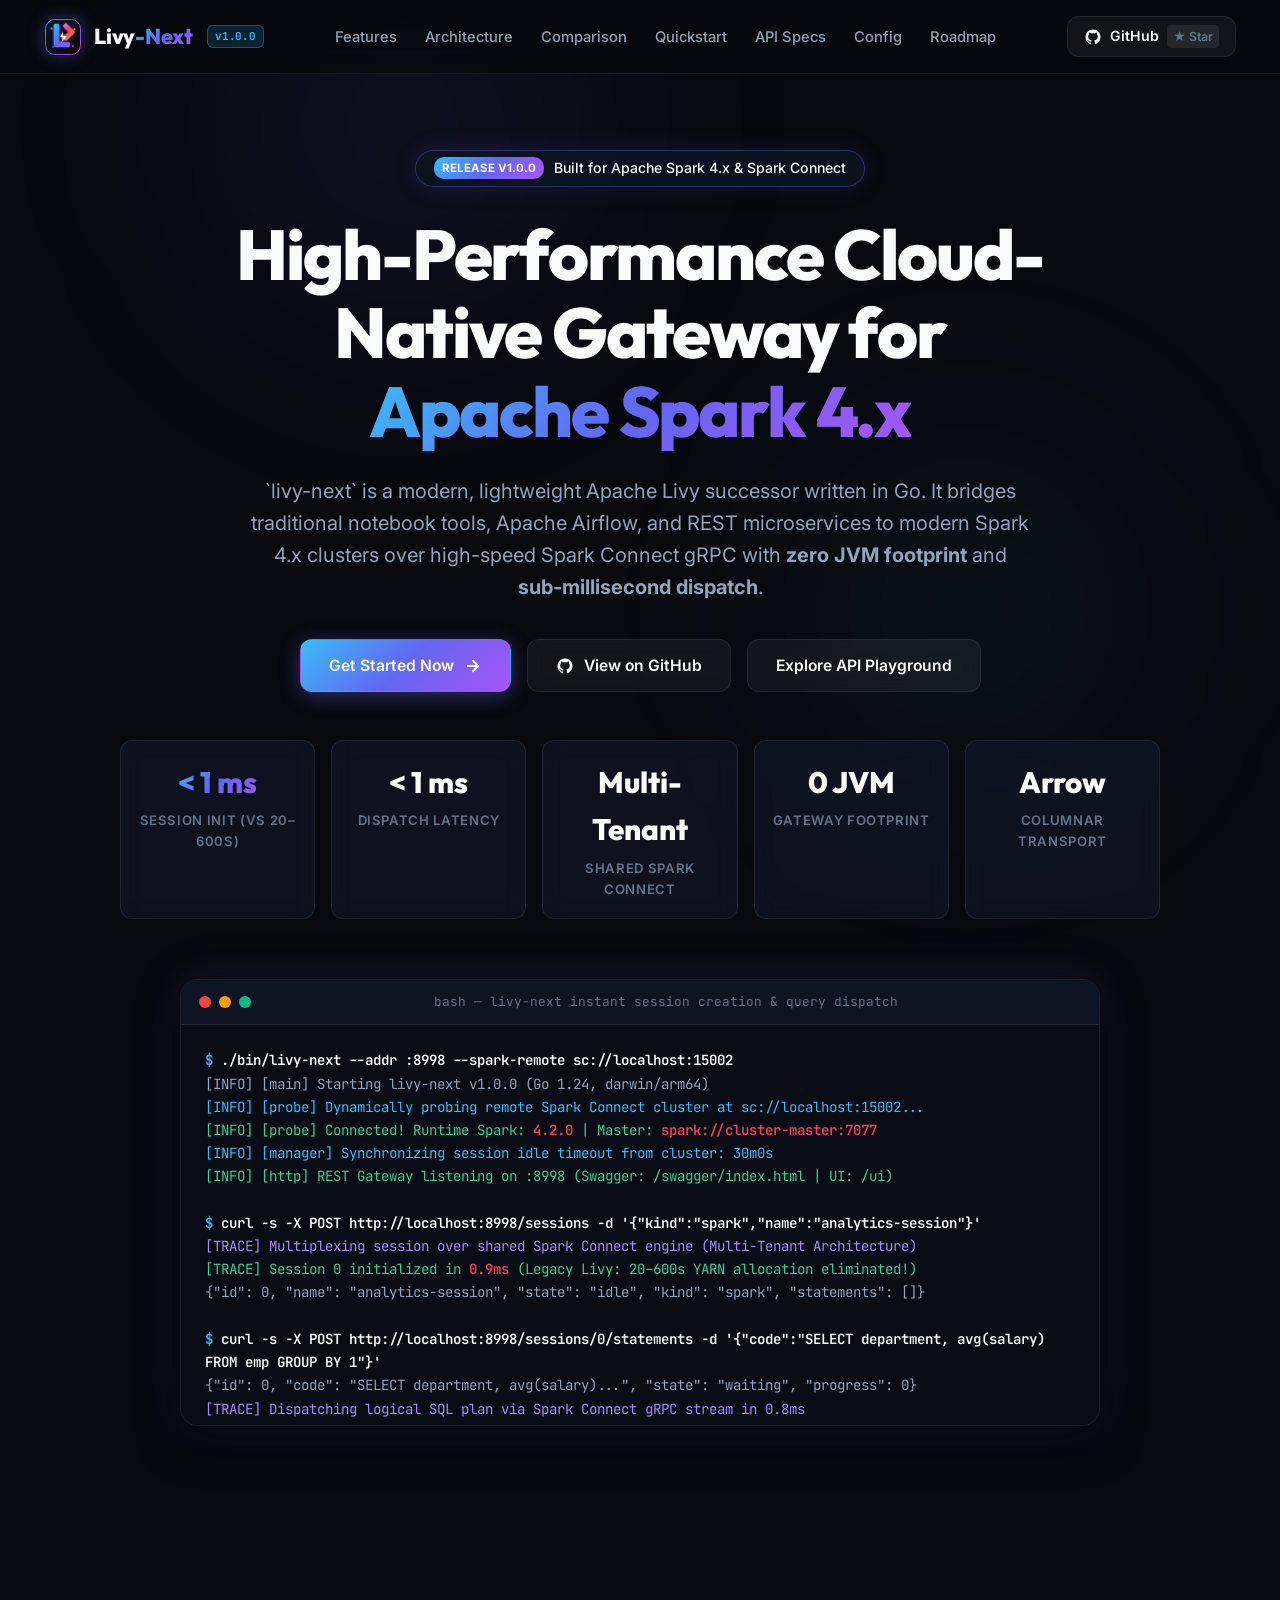
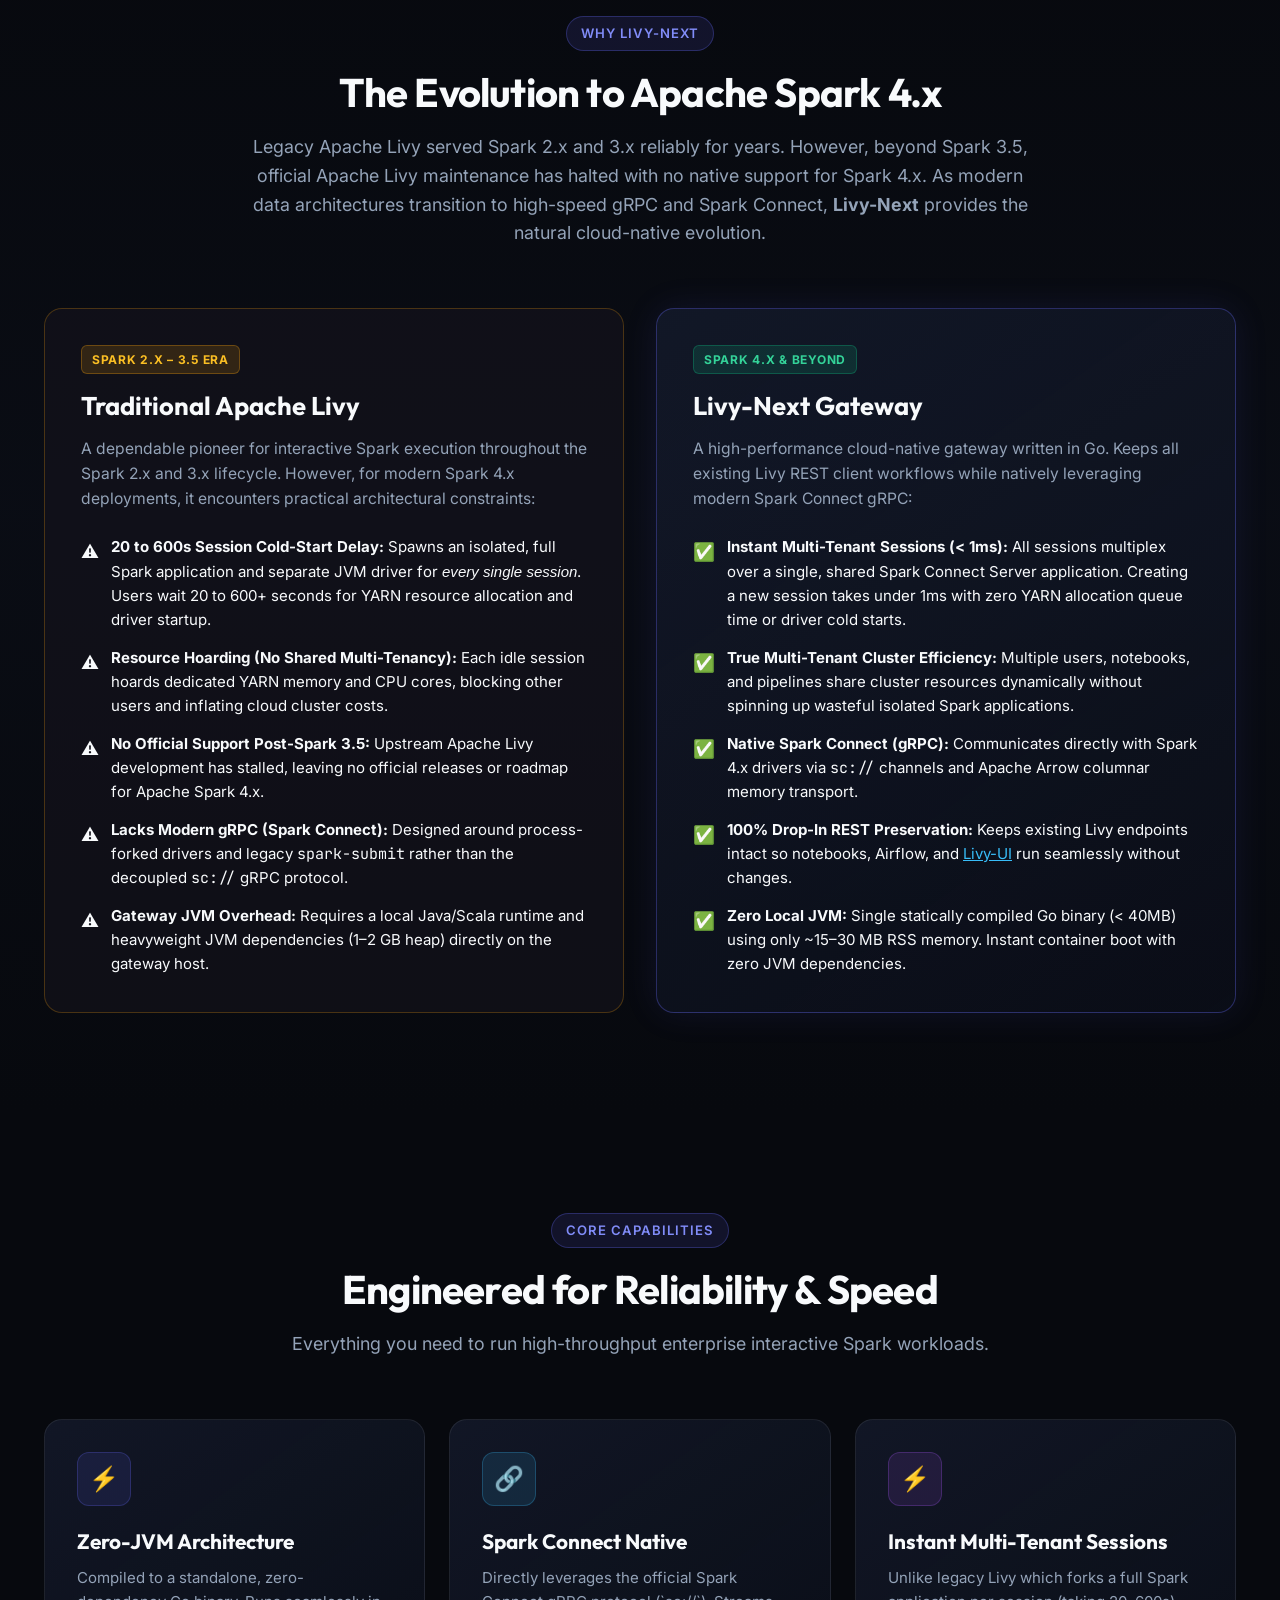
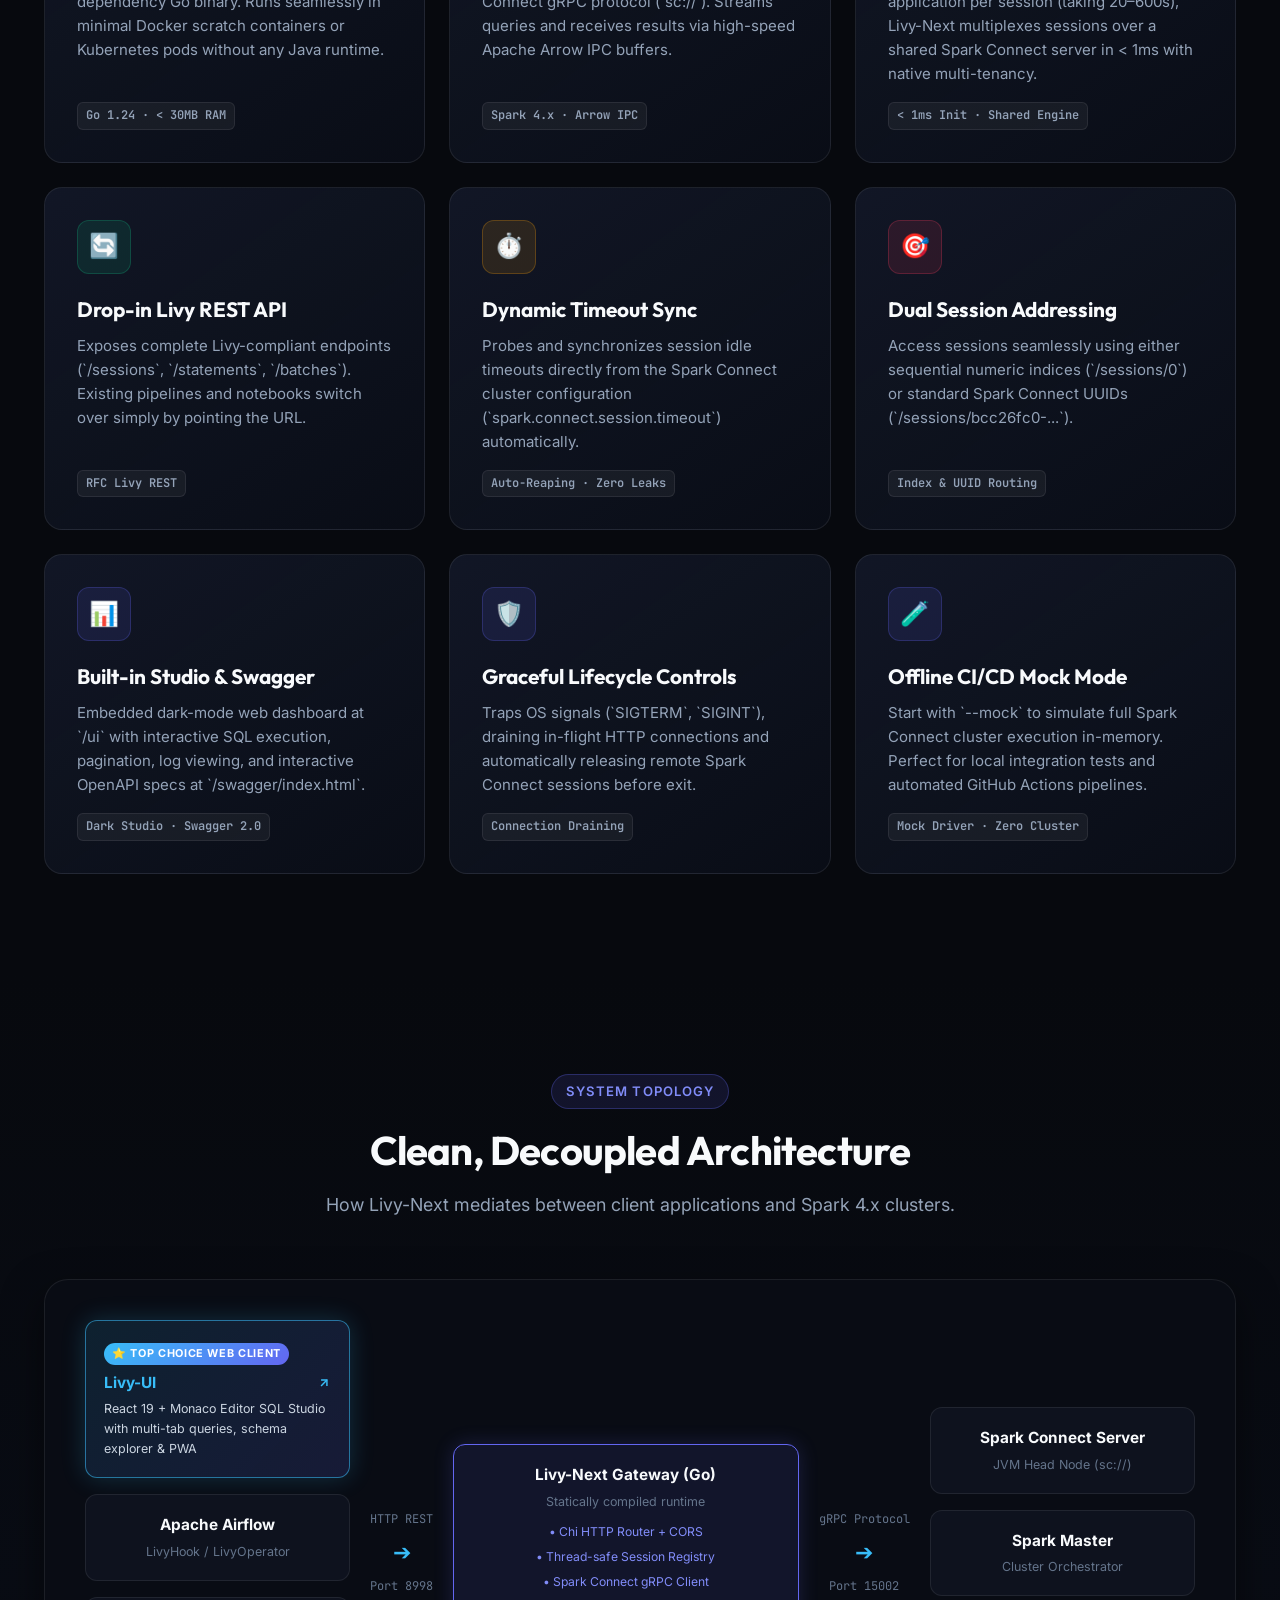
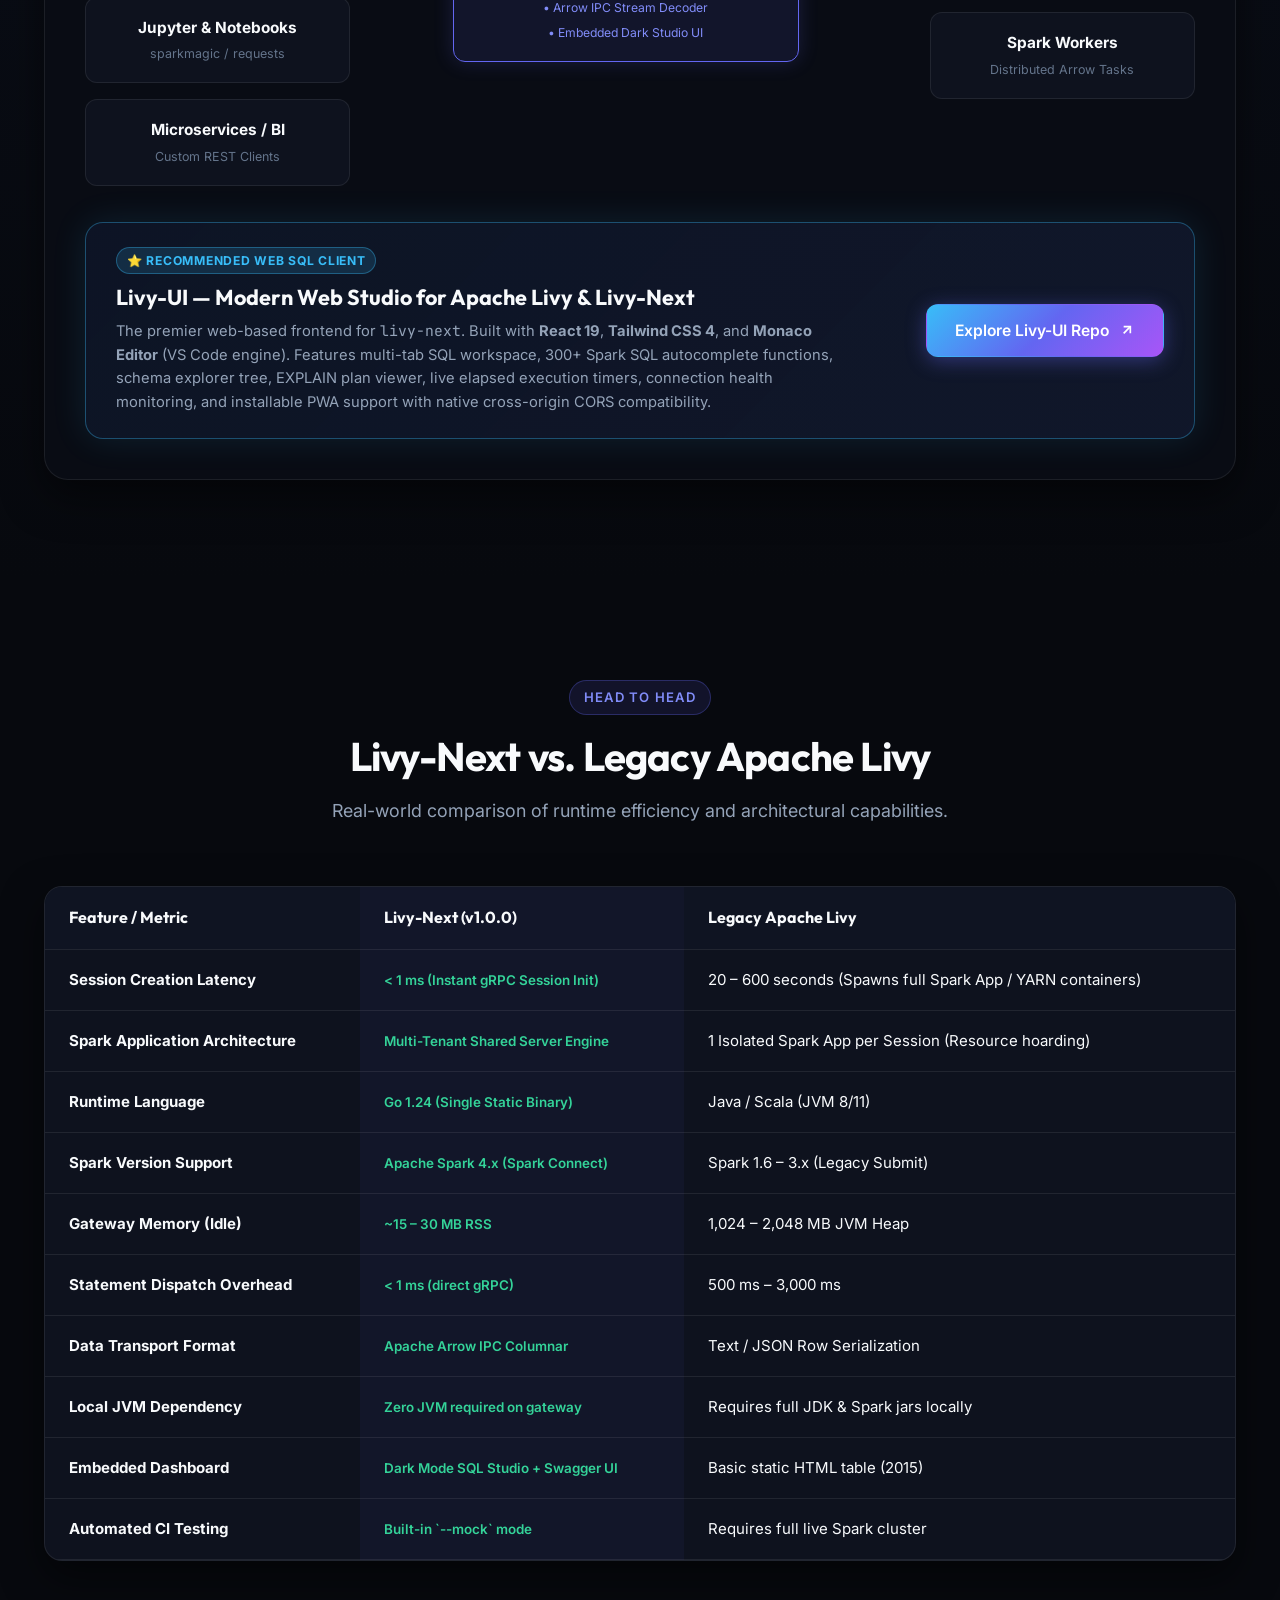
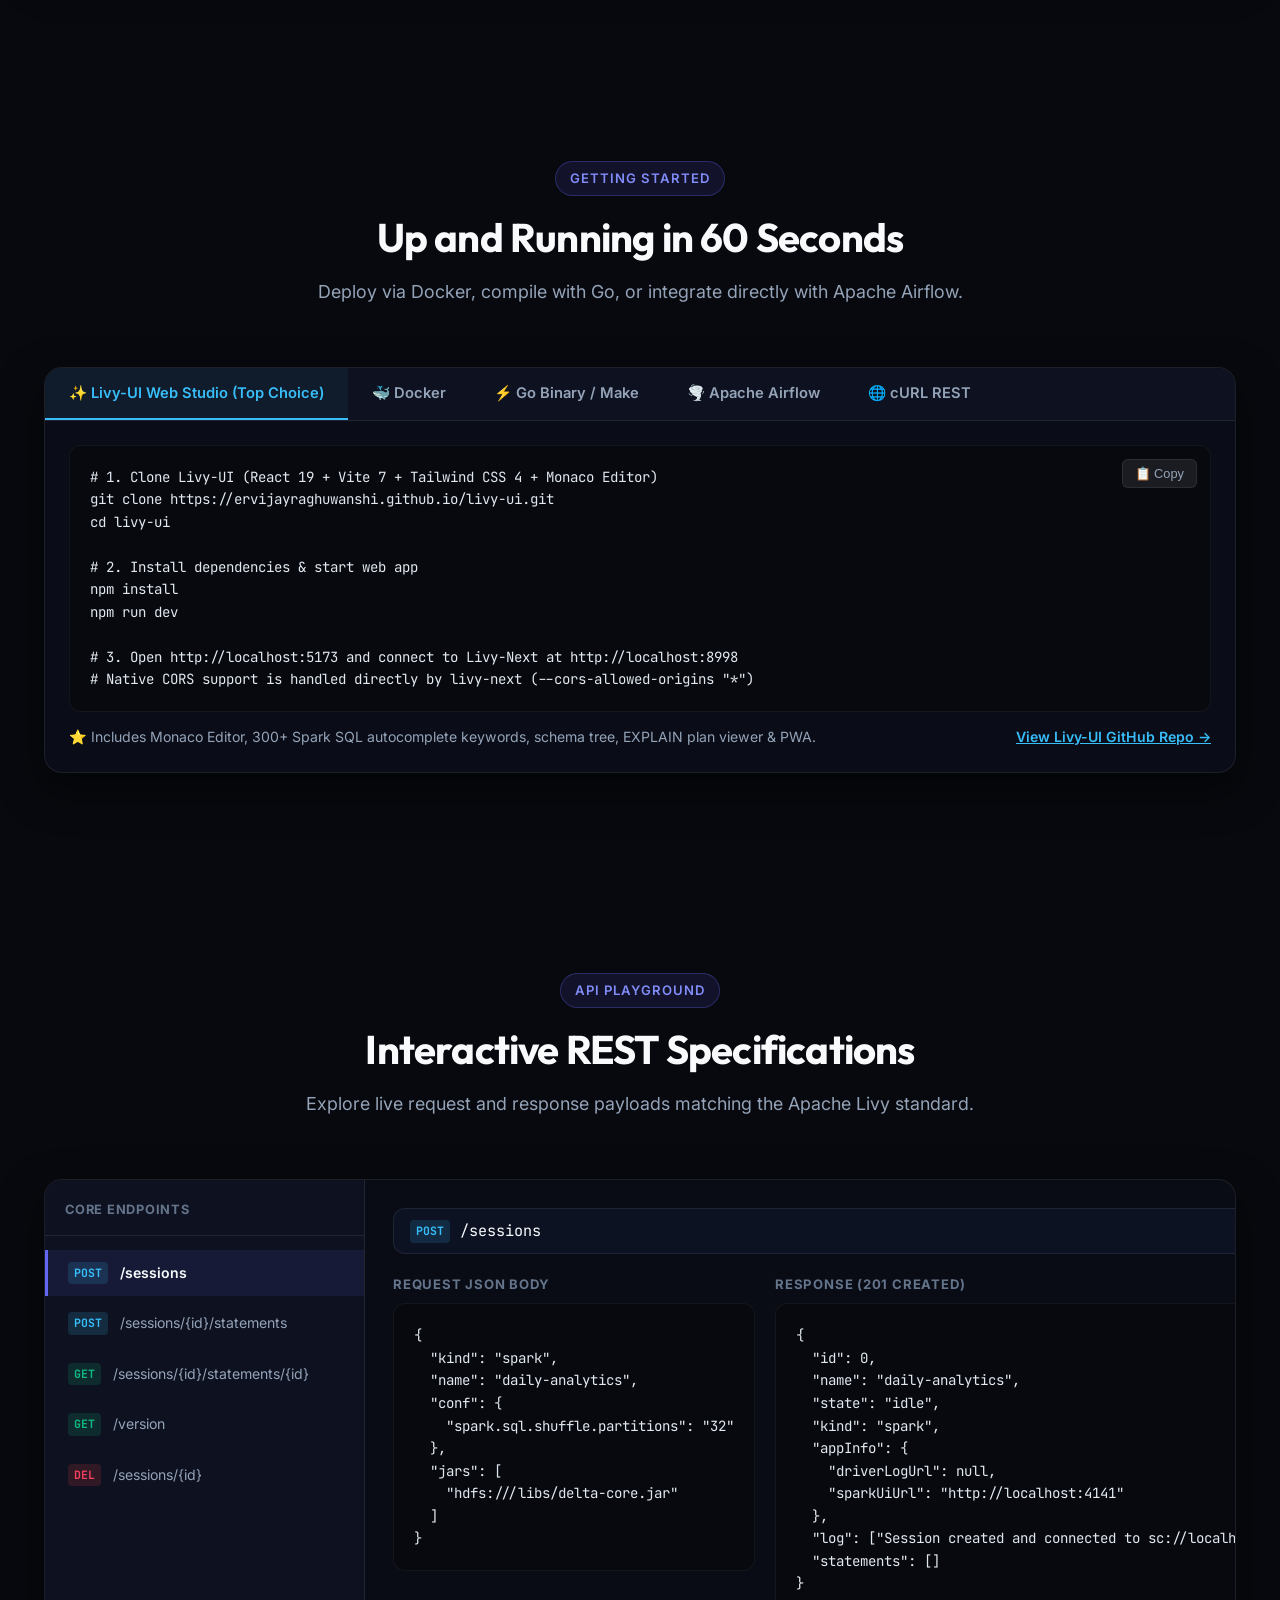
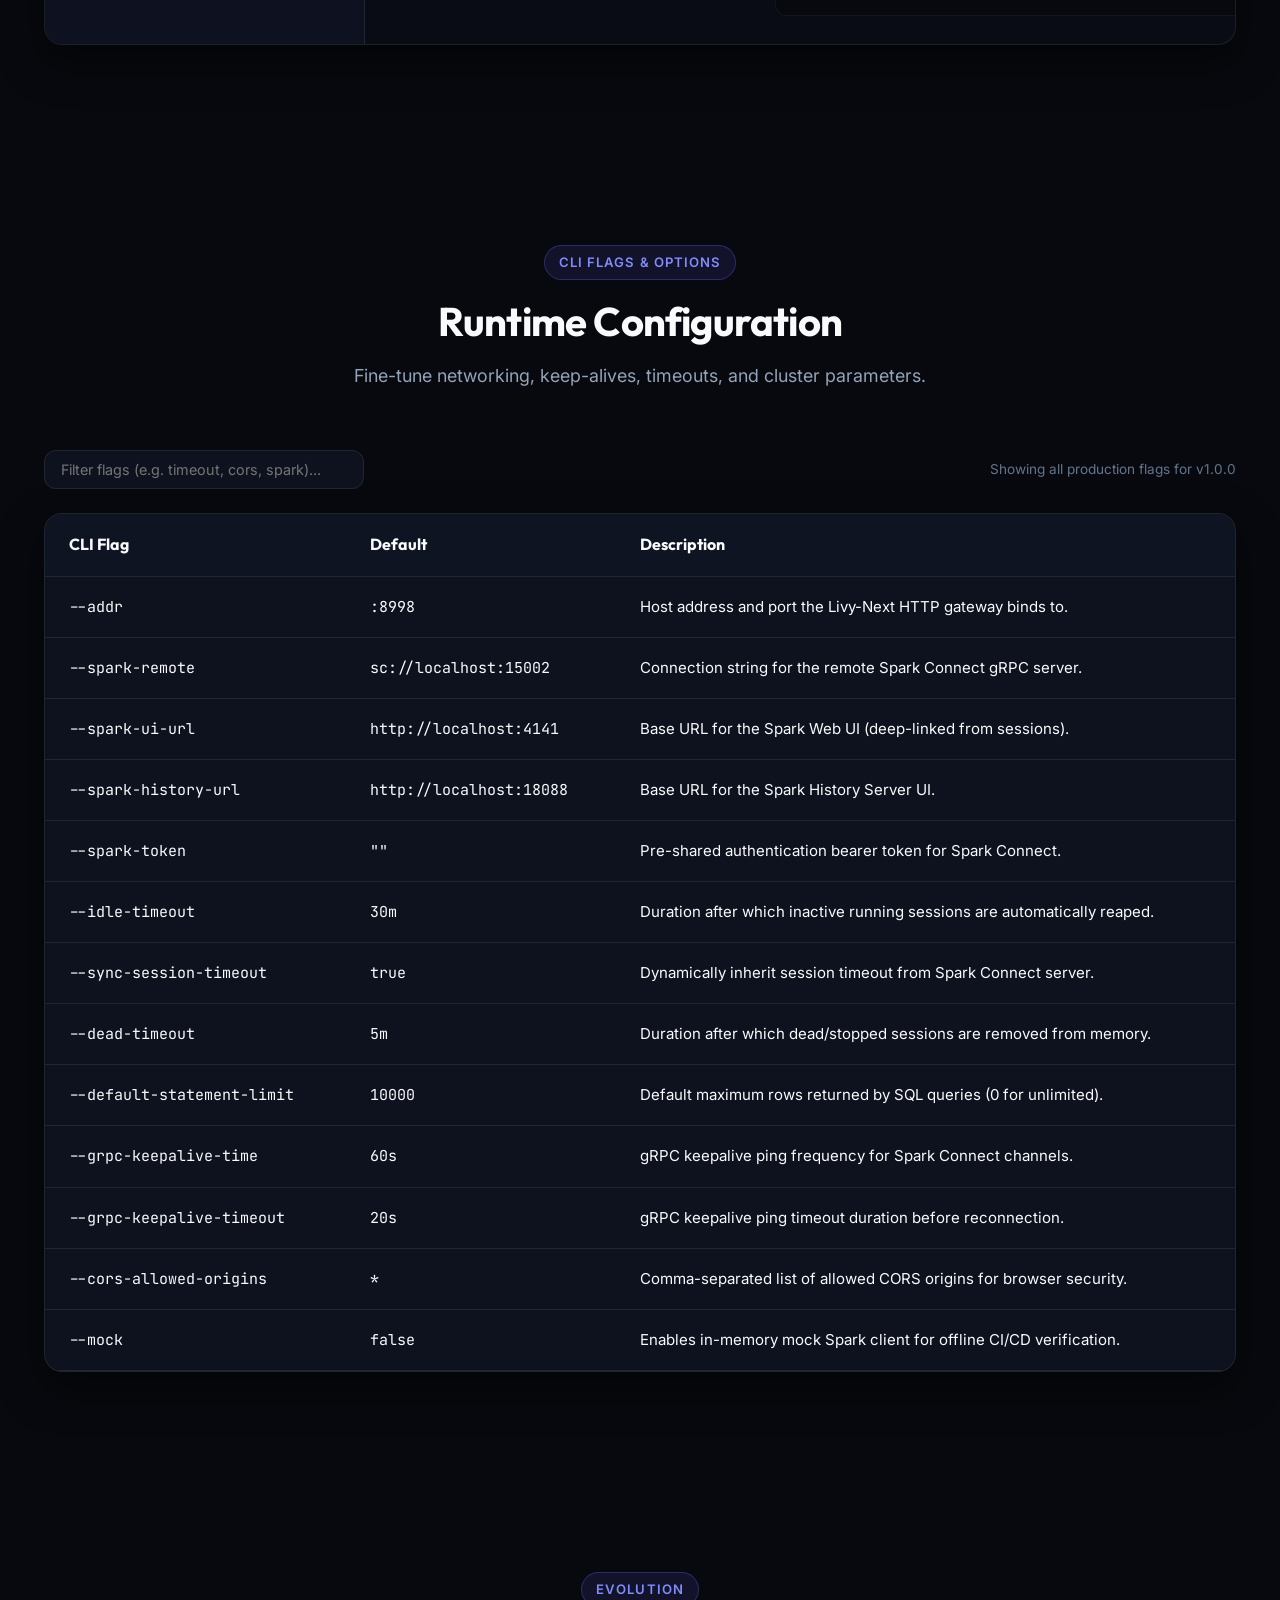
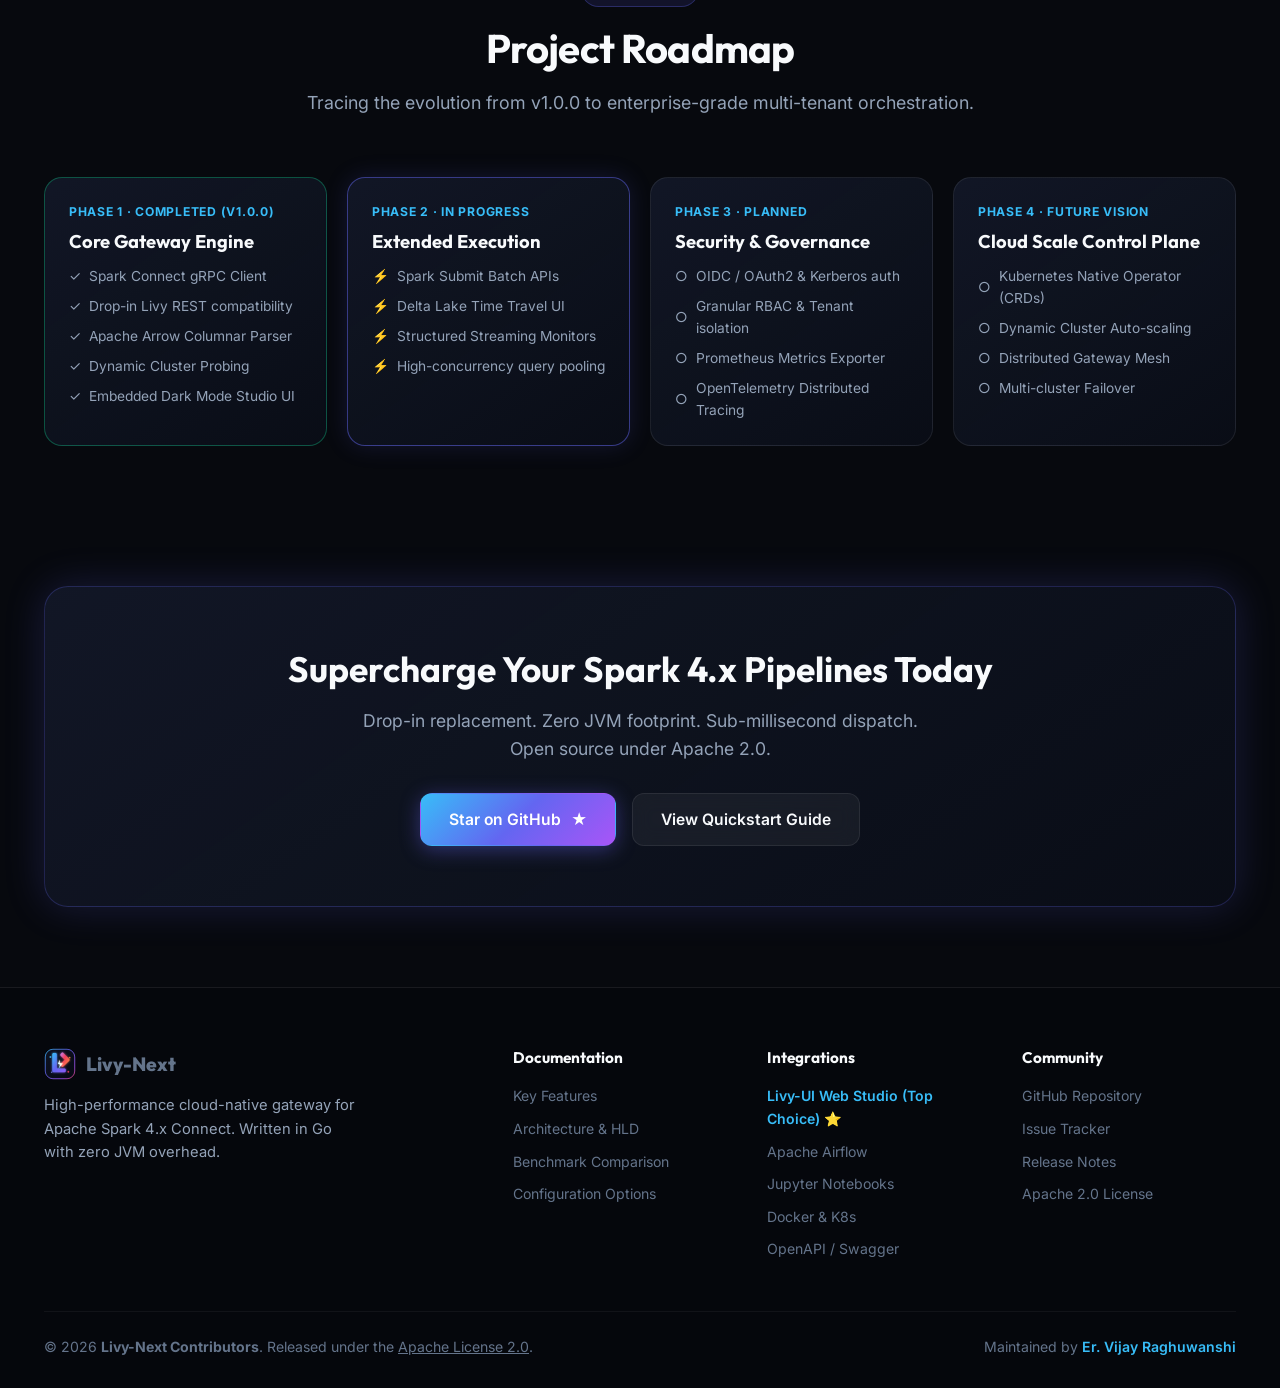
==== commit aece4d01: "docs(website): highlight <1ms session creation and multi-tenant shared Spark Connect architecture" ====
--- a/index.html
+++ b/index.html
@@ -113,15 +113,19 @@
       <div class="hero-metrics">
         <div class="metric-card">
           <div class="metric-val gradient-text">&lt; 1 ms</div>
+          <div class="metric-label">Session Init (vs 20–600s)</div>
+        </div>
+        <div class="metric-card">
+          <div class="metric-val">&lt; 1 ms</div>
           <div class="metric-label">Dispatch Latency</div>
+        </div>
+        <div class="metric-card">
+          <div class="metric-val">Multi-Tenant</div>
+          <div class="metric-label">Shared Spark Connect</div>
         </div>
         <div class="metric-card">
           <div class="metric-val">0 JVM</div>
           <div class="metric-label">Gateway Footprint</div>
-        </div>
-        <div class="metric-card">
-          <div class="metric-val">100%</div>
-          <div class="metric-label">Livy API Drop-in</div>
         </div>
         <div class="metric-card">
           <div class="metric-val">Arrow</div>
@@ -137,7 +141,7 @@
             <span class="dot dot-yellow"></span>
             <span class="dot dot-green"></span>
           </div>
-          <span class="terminal-title">bash — livy-next boot & query execution</span>
+          <span class="terminal-title">bash — livy-next instant session creation &amp; query dispatch</span>
           <div></div>
         </div>
         <div class="terminal-body">
@@ -148,9 +152,13 @@
           <p class="t-info">[INFO] [manager] Synchronizing session idle timeout from cluster: 30m0s</p>
           <p class="t-success">[INFO] [http] REST Gateway listening on :8998 (Swagger: /swagger/index.html | UI: /ui)</p>
           <br>
+          <p><span class="t-prompt">$</span> <span class="t-cmd">curl -s -X POST http://localhost:8998/sessions -d '{"kind":"spark","name":"analytics-session"}'</span></p>
+          <p class="t-accent">[TRACE] Multiplexing session over shared Spark Connect engine (Multi-Tenant Architecture)</p>
+          <p class="t-success">[TRACE] Session 0 initialized in <span class="t-highlight">0.9ms</span> (Legacy Livy: 20–600s YARN allocation eliminated!)</p>
+          <p class="t-log">{"id": 0, "name": "analytics-session", "state": "idle", "kind": "spark", "statements": []}</p>
+          <br>
           <p><span class="t-prompt">$</span> <span class="t-cmd">curl -s -X POST http://localhost:8998/sessions/0/statements -d '{"code":"SELECT department, avg(salary) FROM emp GROUP BY 1"}'</span></p>
           <p class="t-log">{"id": 0, "code": "SELECT department, avg(salary)...", "state": "waiting", "progress": 0}</p>
-          <br>
           <p class="t-accent">[TRACE] Dispatching logical SQL plan via Spark Connect gRPC stream in 0.8ms</p>
           <p class="t-success">[TRACE] Decoded 4 batches of Apache Arrow IPC records into Livy JSON table format (1.2ms)</p>
           <p class="t-log">{"id": 0, "state": "available", "output": {"status": "ok", "data": {"schema": {...}, "data": [["Engineering", 145000], ["Sales", 112000]]}}}</p>
@@ -175,9 +183,17 @@
           <span class="shift-tag">Spark 2.x – 3.5 Era</span>
           <h3>Traditional Apache Livy</h3>
           <p>
-            A dependable pioneer for interactive Spark execution throughout the Spark 2.x and 3.x lifecycle. However, for modern Spark 4.x deployments, it encounters practical constraints:
+            A dependable pioneer for interactive Spark execution throughout the Spark 2.x and 3.x lifecycle. However, for modern Spark 4.x deployments, it encounters practical architectural constraints:
           </p>
           <ul class="shift-list">
+            <li class="shift-item">
+              <span class="shift-icon">⚠️</span>
+              <div><strong>20 to 600s Session Cold-Start Delay:</strong> Spawns an isolated, full Spark application and separate JVM driver for <em>every single session</em>. Users wait 20 to 600+ seconds for YARN resource allocation and driver startup.</div>
+            </li>
+            <li class="shift-item">
+              <span class="shift-icon">⚠️</span>
+              <div><strong>Resource Hoarding (No Shared Multi-Tenancy):</strong> Each idle session hoards dedicated YARN memory and CPU cores, blocking other users and inflating cloud cluster costs.</div>
+            </li>
             <li class="shift-item">
               <span class="shift-icon">⚠️</span>
               <div><strong>No Official Support Post-Spark 3.5:</strong> Upstream Apache Livy development has stalled, leaving no official releases or roadmap for Apache Spark 4.x.</div>
@@ -190,10 +206,6 @@
               <span class="shift-icon">⚠️</span>
               <div><strong>Gateway JVM Overhead:</strong> Requires a local Java/Scala runtime and heavyweight JVM dependencies (1–2 GB heap) directly on the gateway host.</div>
             </li>
-            <li class="shift-item">
-              <span class="shift-icon">⚠️</span>
-              <div><strong>Row-by-Row Serialization:</strong> Converts query outputs to text/JSON rows with noticeable serialization cost compared to binary columnar Arrow streams.</div>
-            </li>
           </ul>
         </div>
 
@@ -206,19 +218,23 @@
           <ul class="shift-list">
             <li class="shift-item">
               <span class="shift-icon">✅</span>
+              <div><strong>Instant Multi-Tenant Sessions (&lt; 1ms):</strong> All sessions multiplex over a single, shared Spark Connect Server application. Creating a new session takes under 1ms with zero YARN allocation queue time or driver cold starts.</div>
+            </li>
+            <li class="shift-item">
+              <span class="shift-icon">✅</span>
+              <div><strong>True Multi-Tenant Cluster Efficiency:</strong> Multiple users, notebooks, and pipelines share cluster resources dynamically without spinning up wasteful isolated Spark applications.</div>
+            </li>
+            <li class="shift-item">
+              <span class="shift-icon">✅</span>
               <div><strong>Native Spark Connect (gRPC):</strong> Communicates directly with Spark 4.x drivers via <code>sc://</code> channels and Apache Arrow columnar memory transport.</div>
             </li>
             <li class="shift-item">
               <span class="shift-icon">✅</span>
-              <div><strong>100% Drop-In REST Preservation:</strong> Keeps existing Livy endpoints intact so notebooks, Airflow, and <a href="https://ervijayraghuwanshi.github.io/livy-ui" target="_blank" rel="noopener" style="color: var(--accent-cyan); text-decoration: underline;">Livy-UI</a> run seamlessly without changes.</div>
+              <div><strong>100% Drop-In REST Preservation:</strong> Keeps existing Livy endpoints intact so notebooks, Airflow, and <a href="https://github.com/ErVijayRaghuwanshi/livy-ui" target="_blank" rel="noopener" style="color: var(--accent-cyan); text-decoration: underline;">Livy-UI</a> run seamlessly without changes.</div>
             </li>
             <li class="shift-item">
               <span class="shift-icon">✅</span>
               <div><strong>Zero Local JVM:</strong> Single statically compiled Go binary (&lt; 40MB) using only ~15–30 MB RSS memory. Instant container boot with zero JVM dependencies.</div>
-            </li>
-            <li class="shift-item">
-              <span class="shift-icon">✅</span>
-              <div><strong>Sub-Millisecond Dispatch:</strong> Direct in-memory gRPC translation and persistent connection multiplexing eliminate driver startup latency.</div>
             </li>
           </ul>
         </div>
@@ -248,6 +264,13 @@
           <h3>Spark Connect Native</h3>
           <p>Directly leverages the official Spark Connect gRPC protocol (`sc://`). Streams queries and receives results via high-speed Apache Arrow IPC buffers.</p>
           <span class="feature-badge">Spark 4.x · Arrow IPC</span>
+        </div>
+
+        <div class="feature-card">
+          <div class="feature-icon-wrapper">⚡</div>
+          <h3>Instant Multi-Tenant Sessions</h3>
+          <p>Unlike legacy Livy which forks a full Spark application per session (taking 20–600s), Livy-Next multiplexes sessions over a shared Spark Connect server in &lt; 1ms with native multi-tenancy.</p>
+          <span class="feature-badge">&lt; 1ms Init · Shared Engine</span>
         </div>
 
         <div class="feature-card">
@@ -415,6 +438,16 @@
             </tr>
           </thead>
           <tbody>
+            <tr>
+              <td><strong>Session Creation Latency</strong></td>
+              <td class="livy-col"><span class="status-badge status-win">&lt; 1 ms (Instant gRPC Session Init)</span></td>
+              <td>20 – 600 seconds (Spawns full Spark App / YARN containers)</td>
+            </tr>
+            <tr>
+              <td><strong>Spark Application Architecture</strong></td>
+              <td class="livy-col"><span class="status-badge status-win">Multi-Tenant Shared Server Engine</span></td>
+              <td>1 Isolated Spark App per Session (Resource hoarding)</td>
+            </tr>
             <tr>
               <td><strong>Runtime Language</strong></td>
               <td class="livy-col"><span class="status-badge status-win">Go 1.24 (Single Static Binary)</span></td>
--- a/css/style.css
+++ b/css/style.css
@@ -415,9 +415,9 @@
 
 .hero-metrics {
   display: grid;
-  grid-template-columns: repeat(4, 1fr);
-  gap: 20px;
-  max-width: 900px;
+  grid-template-columns: repeat(auto-fit, minmax(170px, 1fr));
+  gap: 16px;
+  max-width: 1040px;
   margin: 0 auto 60px;
 }
 
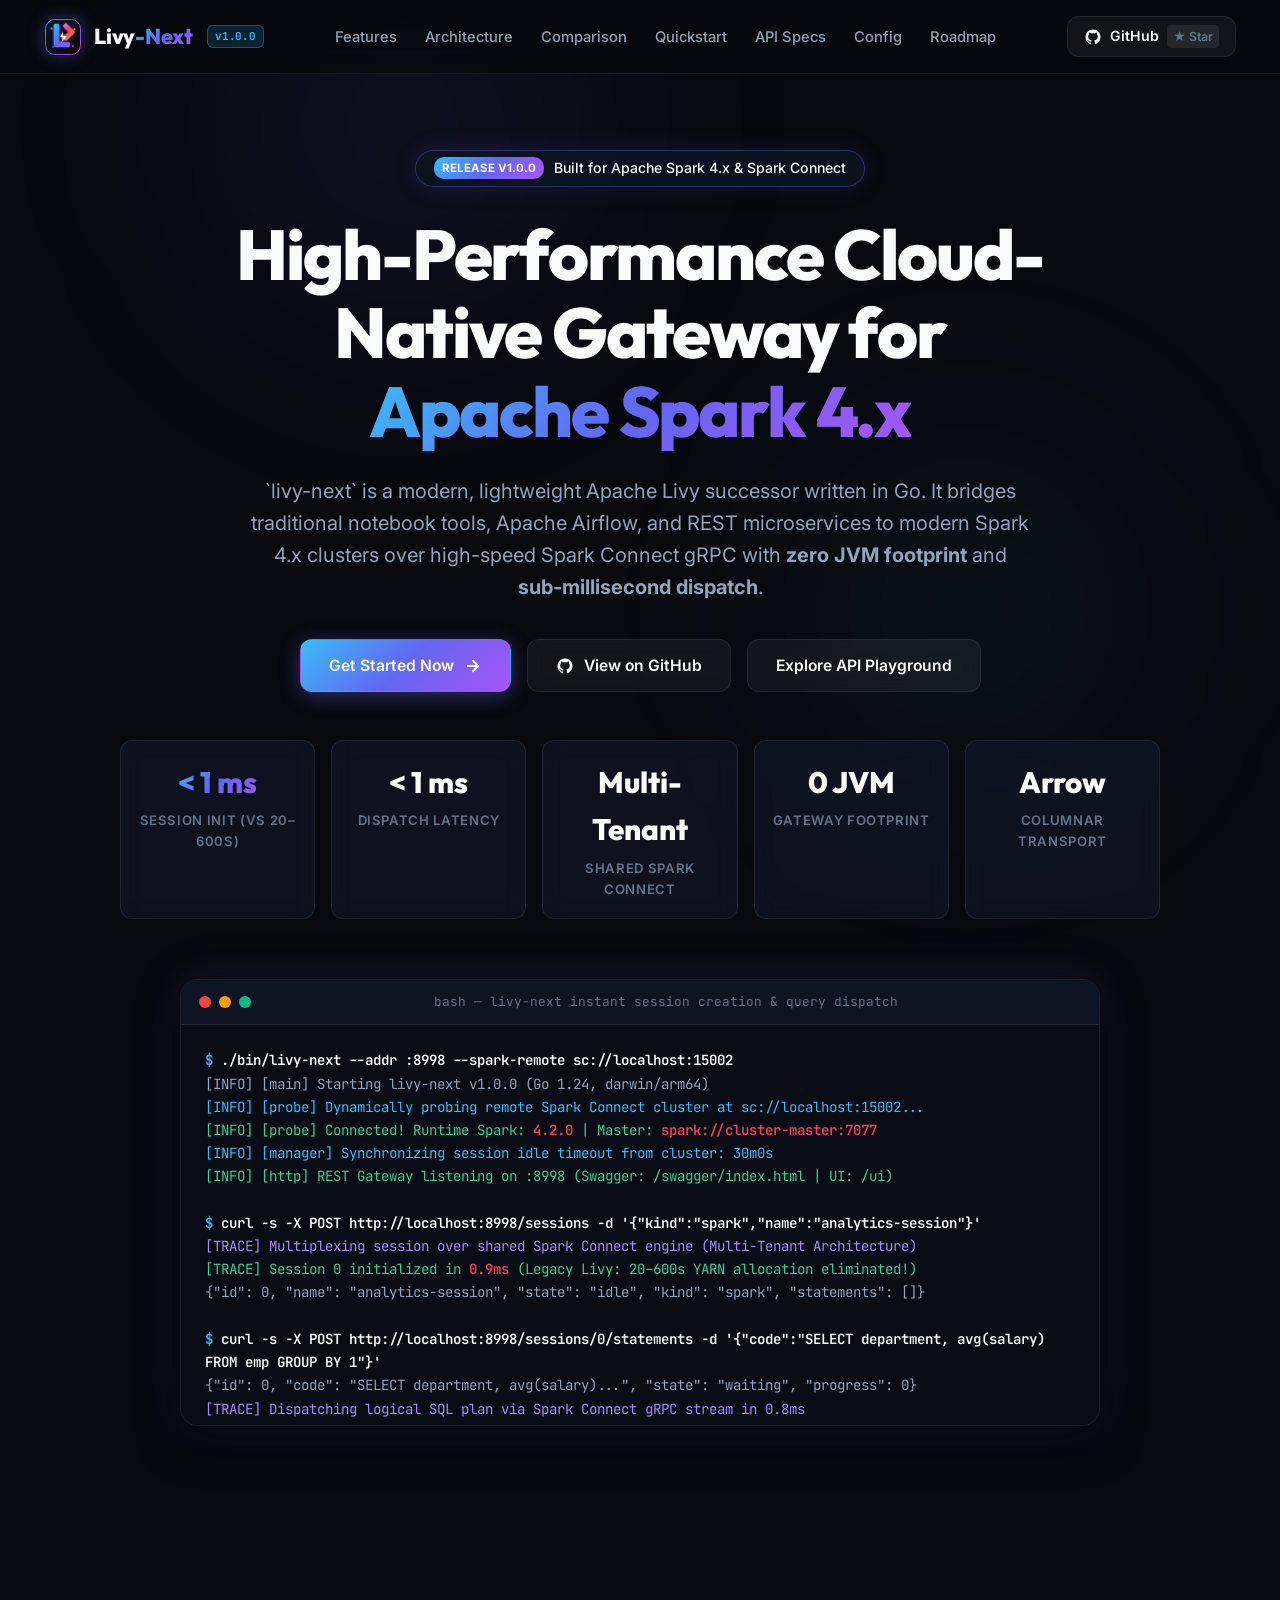
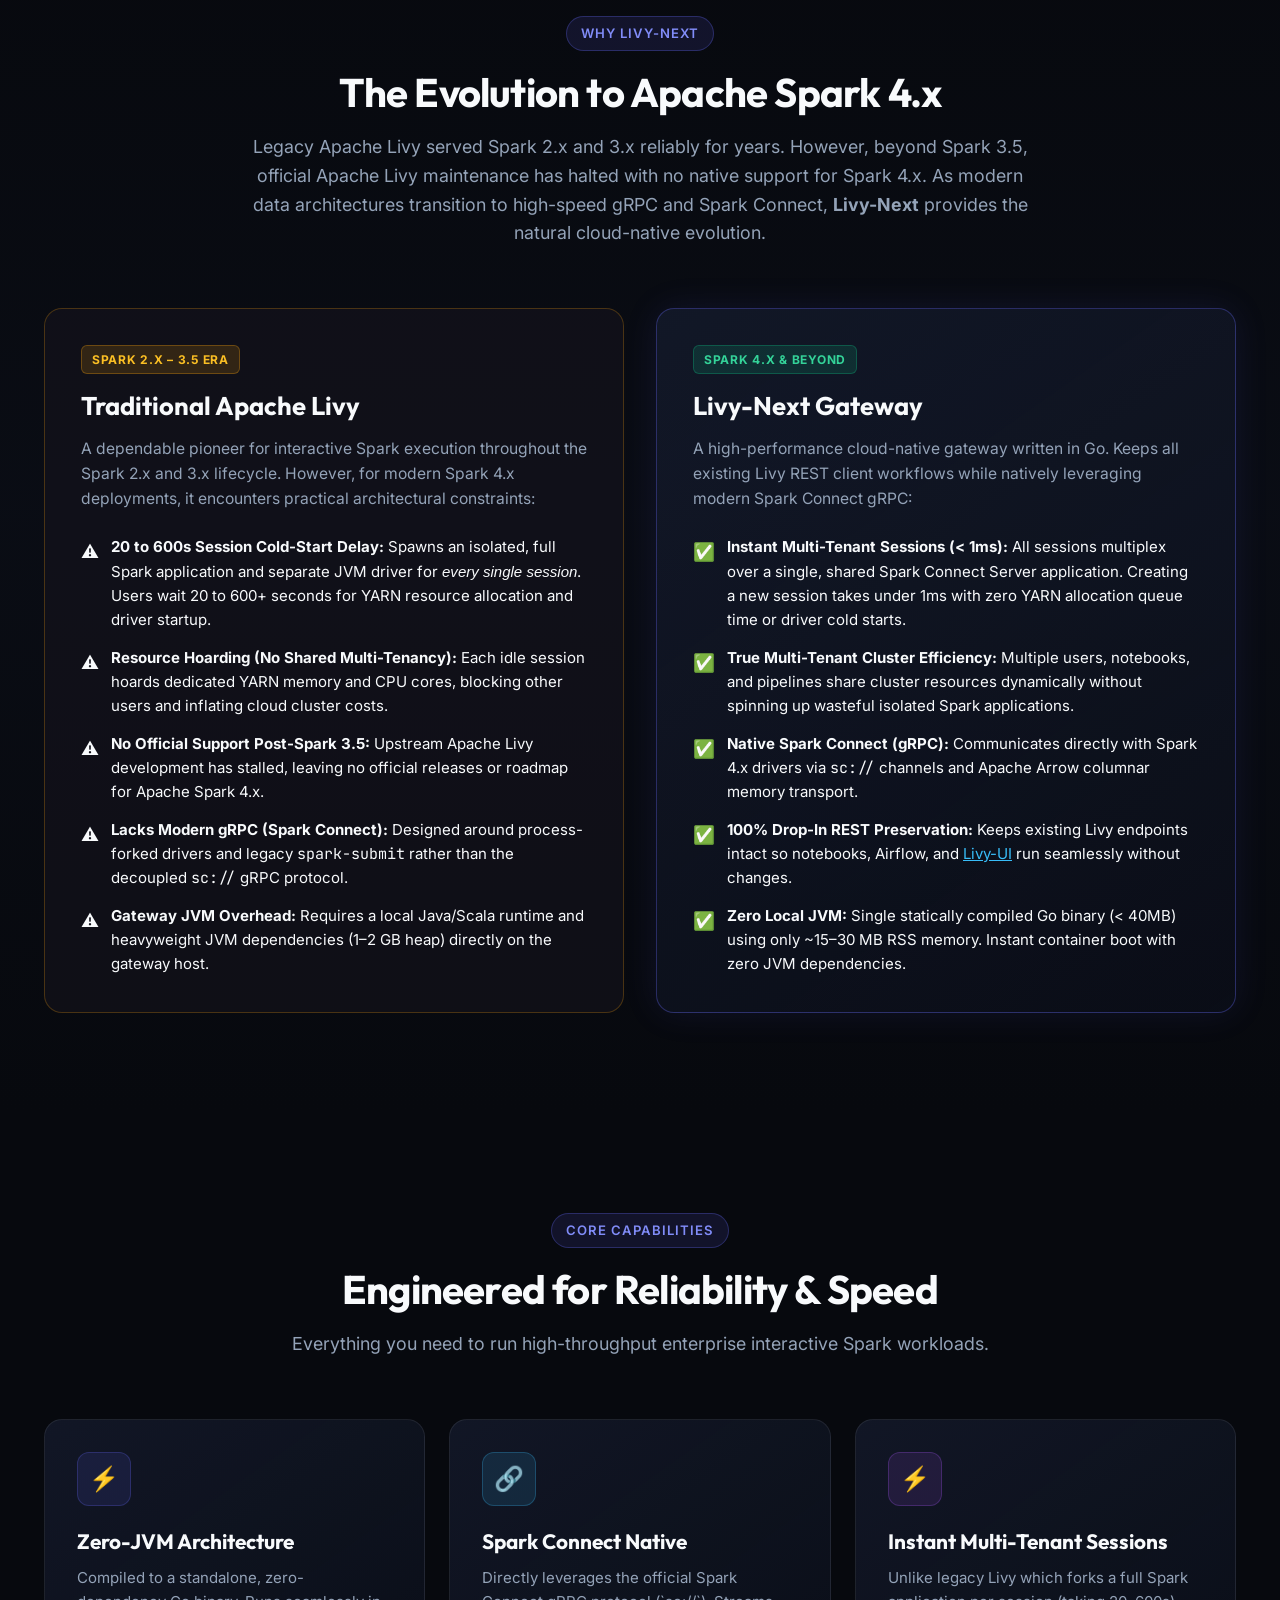
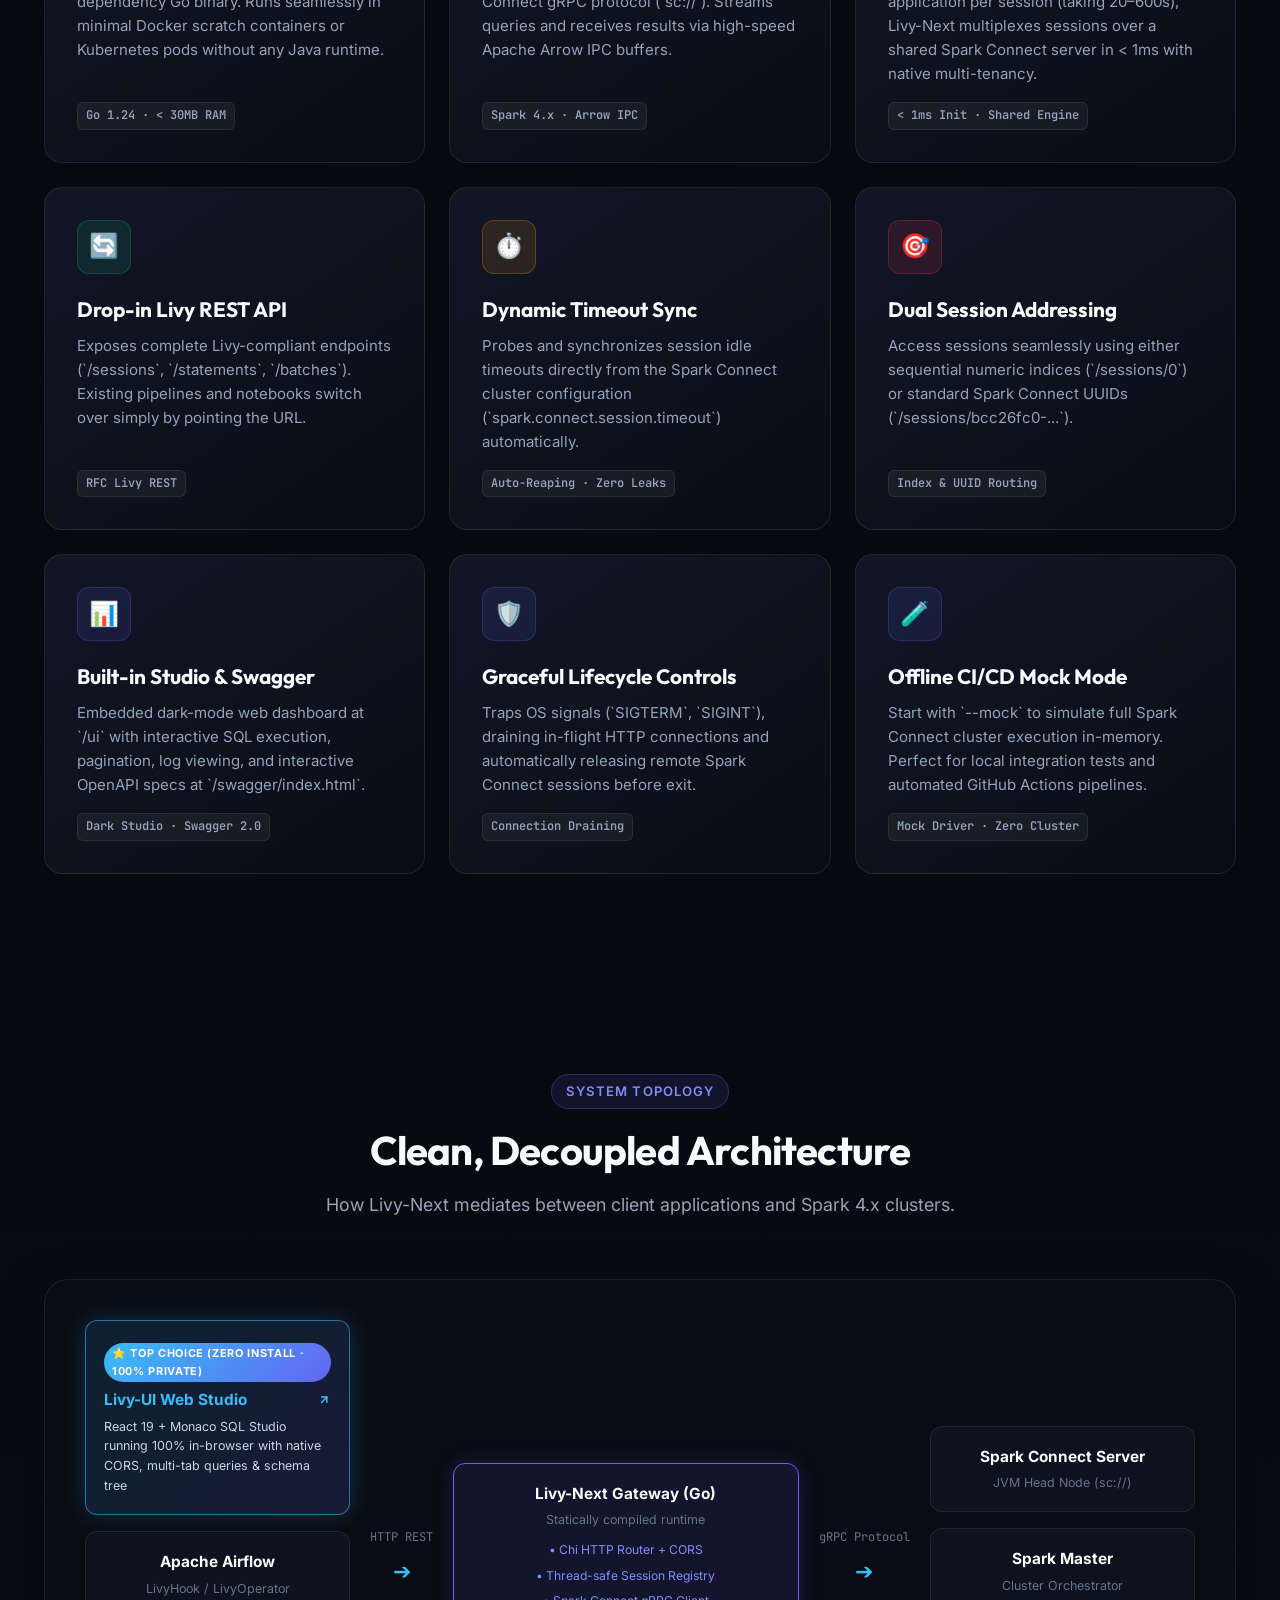
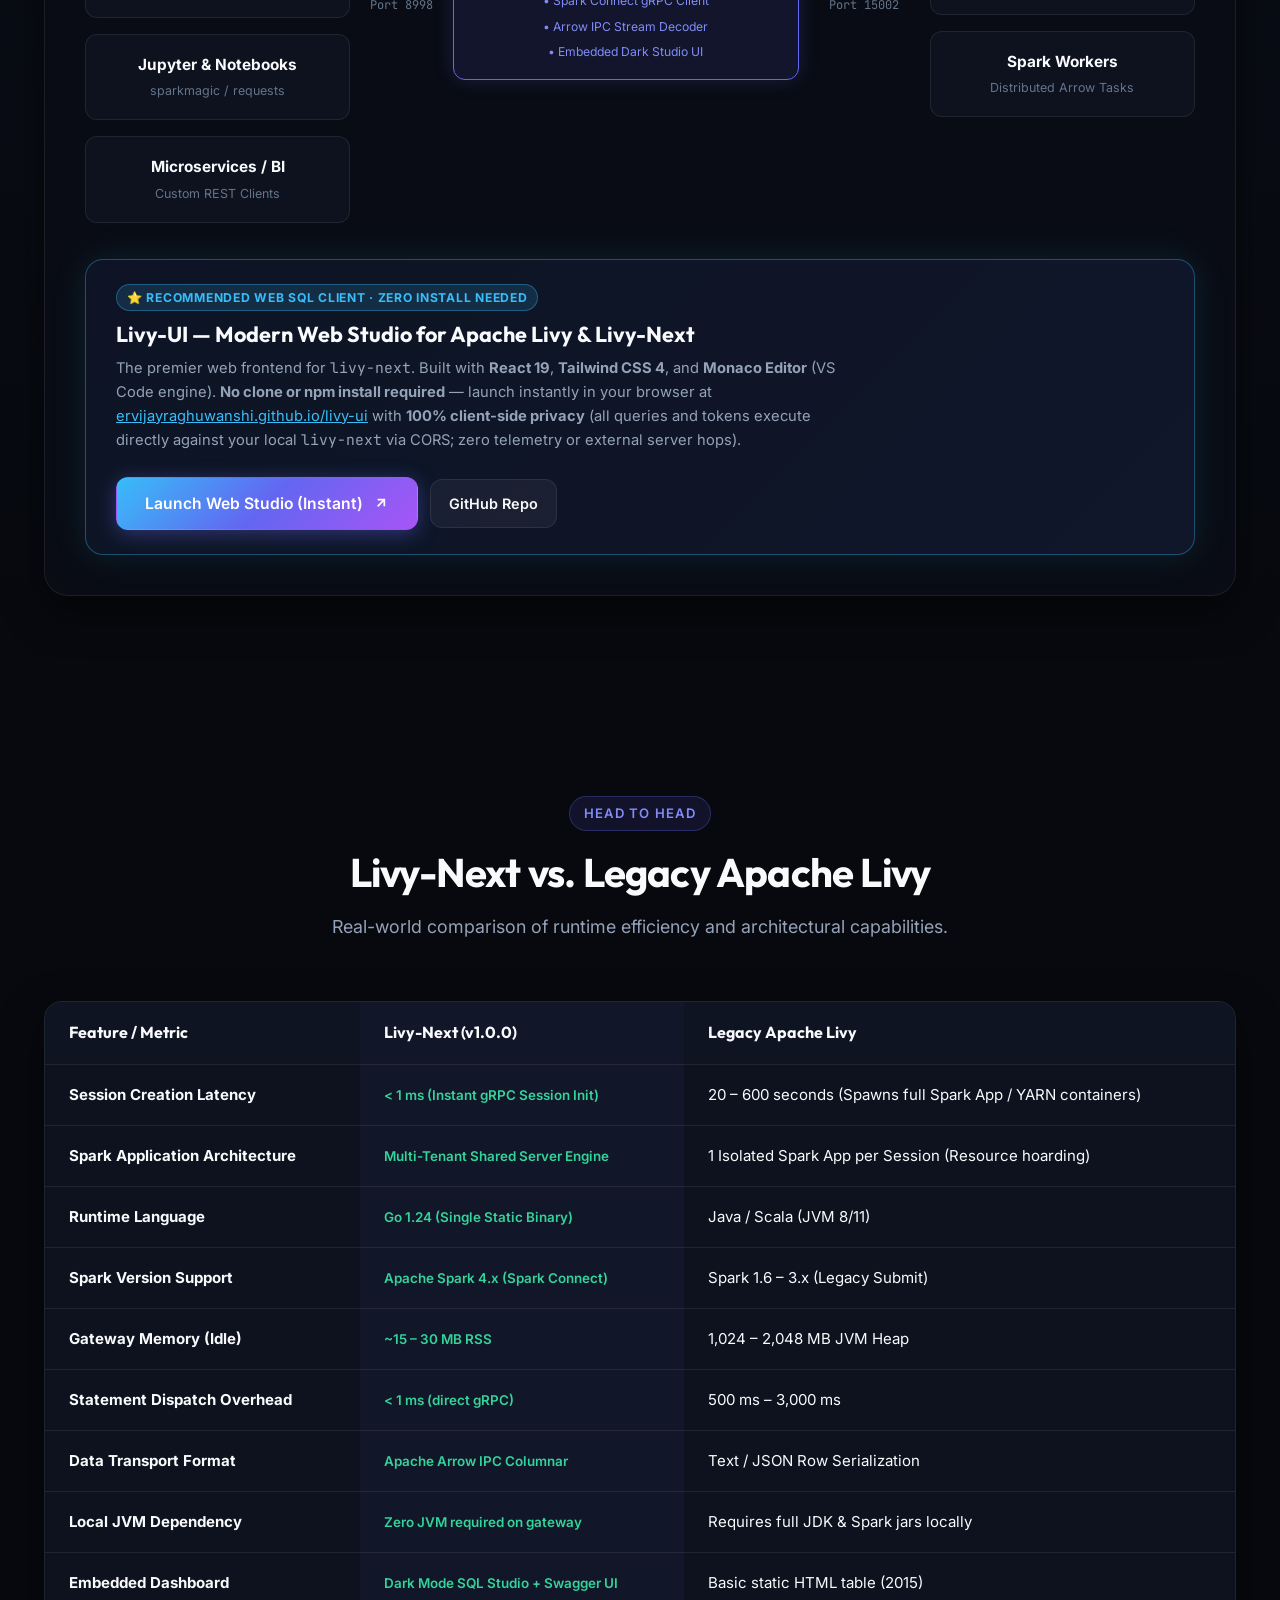
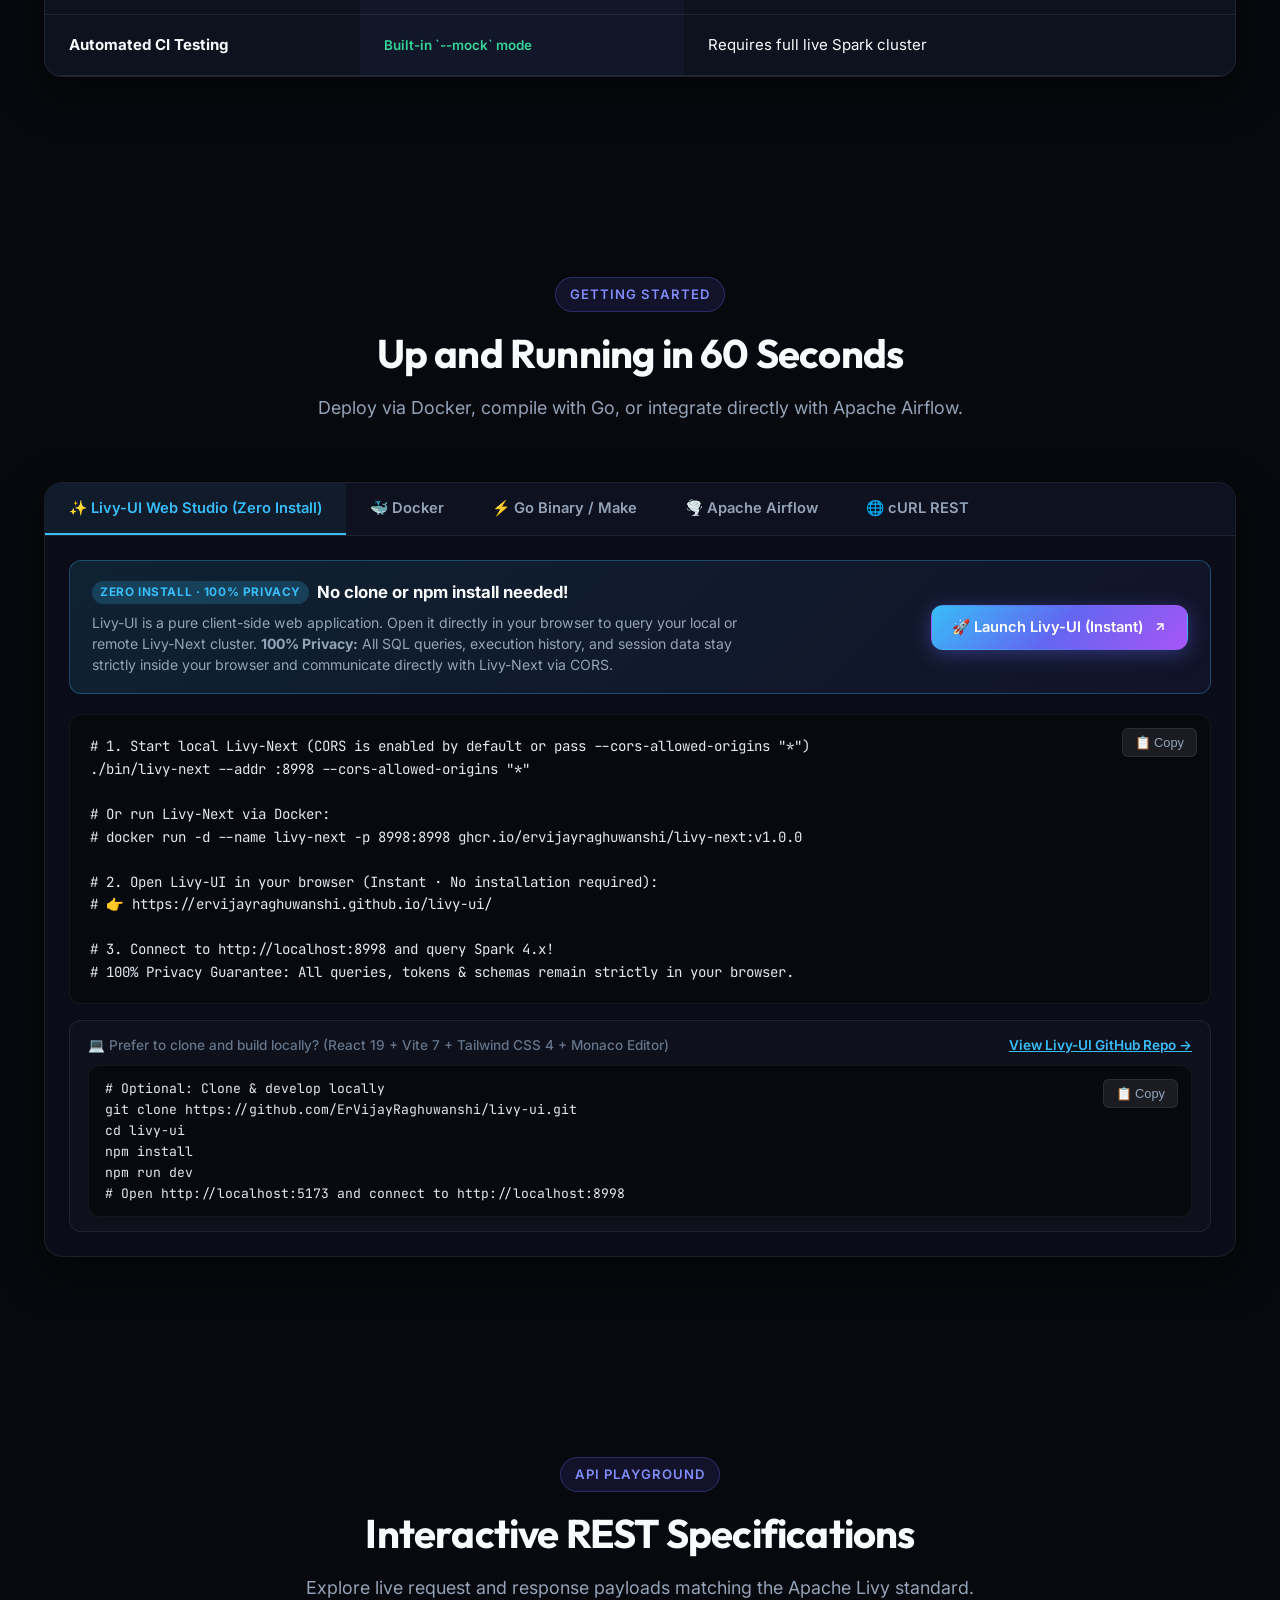
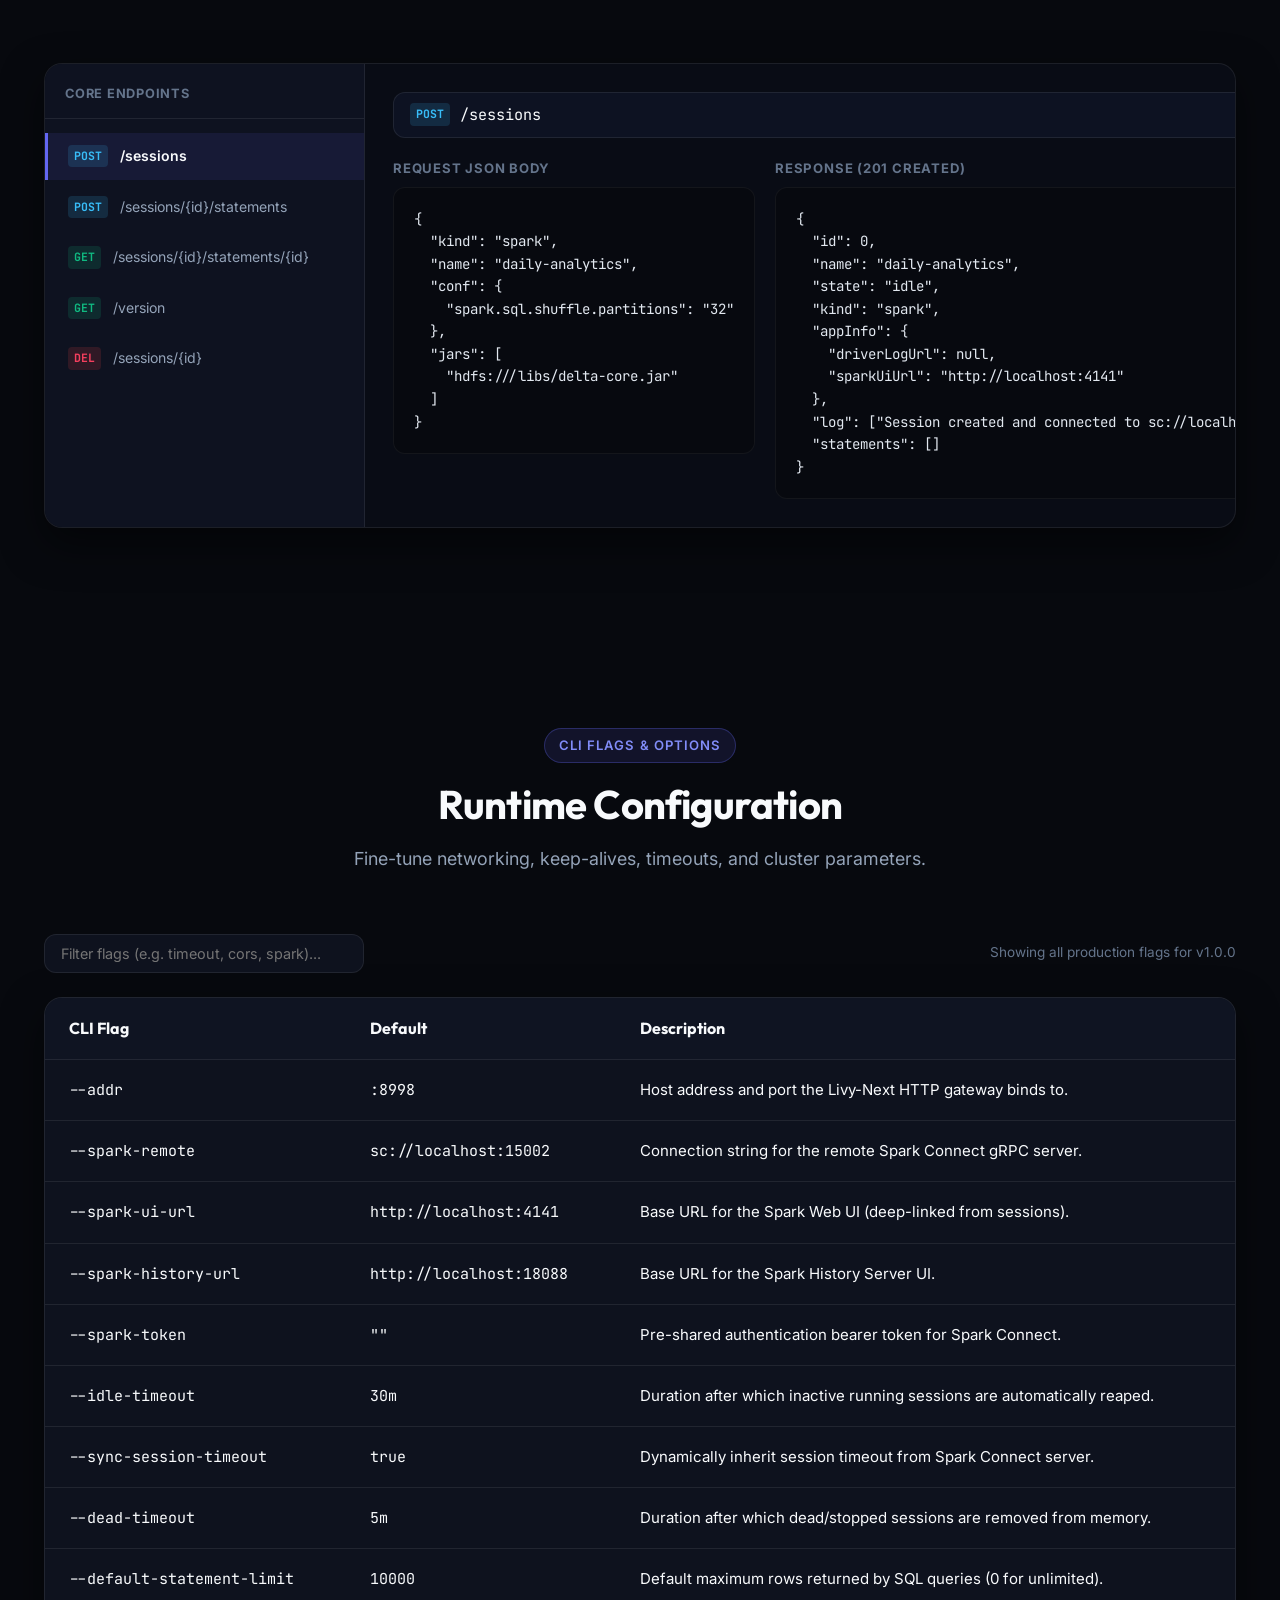
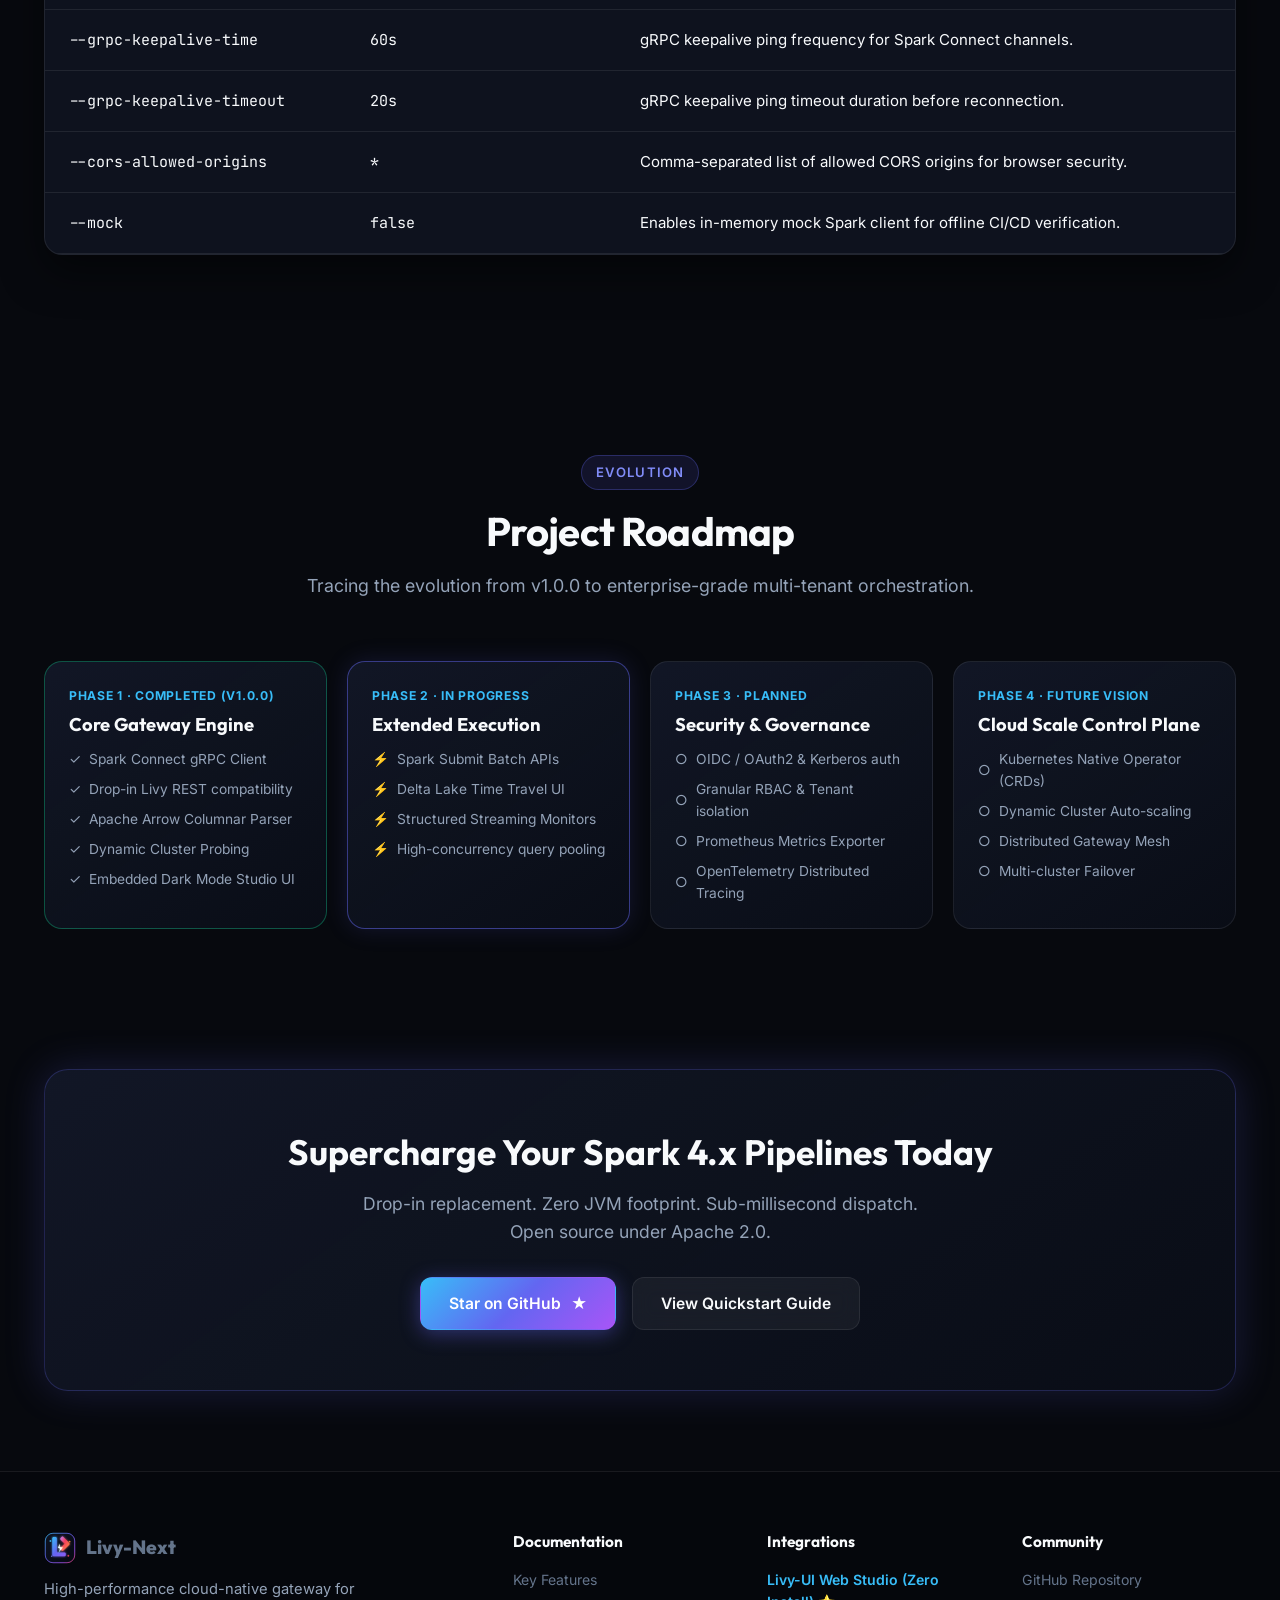
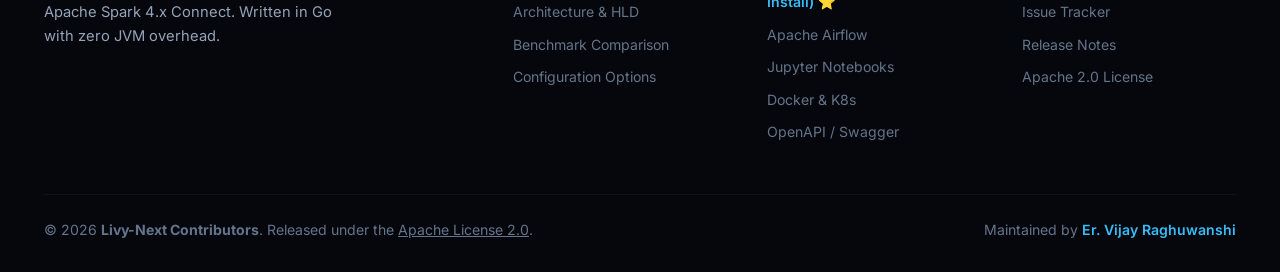
==== commit b68f29ea: "docs: update Livy-UI quickstart and spotlight to highlight zero-install and 100% privacy" ====
--- a/index.html
+++ b/index.html
@@ -331,13 +331,13 @@
         <div class="arch-flow">
           <!-- Column 1: Clients -->
           <div class="arch-col">
-            <a href="https://ervijayraghuwanshi.github.io/livy-ui" target="_blank" rel="noopener" class="arch-box top-choice">
-              <span class="top-choice-badge">⭐ Top Choice Web Client</span>
+            <a href="https://ervijayraghuwanshi.github.io/livy-ui/" target="_blank" rel="noopener" class="arch-box top-choice">
+              <span class="top-choice-badge">⭐ Top Choice (Zero Install · 100% Private)</span>
               <div class="arch-box-title" style="color: #38bdf8; display: flex; align-items: center; justify-content: space-between;">
-                <span>Livy-UI</span>
+                <span>Livy-UI Web Studio</span>
                 <svg width="14" height="14" viewBox="0 0 24 24" fill="none" stroke="currentColor" stroke-width="2.5"><line x1="7" y1="17" x2="17" y2="7"></line><polyline points="7 7 17 7 17 17"></polyline></svg>
               </div>
-              <div class="arch-box-desc" style="color: #cbd5e1;">React 19 + Monaco Editor SQL Studio with multi-tab queries, schema explorer &amp; PWA</div>
+              <div class="arch-box-desc" style="color: #cbd5e1;">React 19 + Monaco SQL Studio running 100% in-browser with native CORS, multi-tab queries &amp; schema tree</div>
             </a>
             <div class="arch-box">
               <div class="arch-box-title">Apache Airflow</div>
@@ -402,18 +402,23 @@
         <!-- Livy-UI Spotlight Banner -->
         <div class="arch-spotlight">
           <div class="arch-spotlight-content">
-            <div class="arch-spotlight-badge">⭐ Recommended Web SQL Client</div>
+            <div class="arch-spotlight-badge">⭐ Recommended Web SQL Client · Zero Install Needed</div>
             <h3 style="font-size: 1.35rem; margin: 10px 0 8px; color: var(--text-primary);">
               Livy-UI — Modern Web Studio for Apache Livy &amp; Livy-Next
             </h3>
             <p style="color: var(--text-secondary); font-size: 0.92rem; max-width: 740px; line-height: 1.6;">
-              The premier web-based frontend for <code>livy-next</code>. Built with <strong>React 19</strong>, <strong>Tailwind CSS 4</strong>, and <strong>Monaco Editor</strong> (VS Code engine). Features multi-tab SQL workspace, 300+ Spark SQL autocomplete functions, schema explorer tree, EXPLAIN plan viewer, live elapsed execution timers, connection health monitoring, and installable PWA support with native cross-origin CORS compatibility.
+              The premier web frontend for <code>livy-next</code>. Built with <strong>React 19</strong>, <strong>Tailwind CSS 4</strong>, and <strong>Monaco Editor</strong> (VS Code engine). <strong>No clone or npm install required</strong> — launch instantly in your browser at <a href="https://ervijayraghuwanshi.github.io/livy-ui/" target="_blank" rel="noopener" style="color: var(--accent-cyan); text-decoration: underline;">ervijayraghuwanshi.github.io/livy-ui</a> with <strong>100% client-side privacy</strong> (all queries and tokens execute directly against your local <code>livy-next</code> via CORS; zero telemetry or external server hops).
             </p>
           </div>
-          <a href="https://ervijayraghuwanshi.github.io/livy-ui" target="_blank" rel="noopener" class="btn btn-primary" style="white-space: nowrap;">
-            <span>Explore Livy-UI Repo</span>
-            <svg width="16" height="16" viewBox="0 0 24 24" fill="none" stroke="currentColor" stroke-width="2.5"><line x1="7" y1="17" x2="17" y2="7"></line><polyline points="7 7 17 7 17 17"></polyline></svg>
-          </a>
+          <div style="display: flex; gap: 12px; flex-wrap: wrap; align-items: center;">
+            <a href="https://ervijayraghuwanshi.github.io/livy-ui/" target="_blank" rel="noopener" class="btn btn-primary" style="white-space: nowrap;">
+              <span>Launch Web Studio (Instant)</span>
+              <svg width="16" height="16" viewBox="0 0 24 24" fill="none" stroke="currentColor" stroke-width="2.5"><line x1="7" y1="17" x2="17" y2="7"></line><polyline points="7 7 17 7 17 17"></polyline></svg>
+            </a>
+            <a href="https://github.com/ErVijayRaghuwanshi/livy-ui" target="_blank" rel="noopener" class="btn btn-secondary" style="white-space: nowrap; font-size: 0.9rem; padding: 12px 18px;">
+              <span>GitHub Repo</span>
+            </a>
+          </div>
         </div>
       </div>
     </div>
@@ -505,7 +510,7 @@
 
       <div class="tab-container">
         <div class="tab-header">
-          <button class="tab-btn active" data-tab="tab-livyui">✨ Livy-UI Web Studio (Top Choice)</button>
+          <button class="tab-btn active" data-tab="tab-livyui">✨ Livy-UI Web Studio (Zero Install)</button>
           <button class="tab-btn" data-tab="tab-docker">🐳 Docker</button>
           <button class="tab-btn" data-tab="tab-binary">⚡ Go Binary / Make</button>
           <button class="tab-btn" data-tab="tab-airflow">🌪️ Apache Airflow</button>
@@ -514,22 +519,57 @@
 
         <!-- Livy-UI Tab (Top Choice) -->
         <div class="tab-content active" id="tab-livyui">
+          <!-- Zero Install & 100% Privacy Banner -->
+          <div style="background: linear-gradient(135deg, rgba(56, 189, 248, 0.12), rgba(99, 102, 241, 0.08)); border: 1px solid rgba(56, 189, 248, 0.3); border-radius: var(--radius-md); padding: 18px 22px; margin-bottom: 20px; display: flex; align-items: center; justify-content: space-between; flex-wrap: wrap; gap: 16px;">
+            <div>
+              <div style="display: flex; align-items: center; gap: 8px; margin-bottom: 6px;">
+                <span style="background: rgba(56, 189, 248, 0.2); color: var(--accent-cyan); font-size: 0.74rem; font-weight: 700; text-transform: uppercase; padding: 2px 8px; border-radius: 9999px; letter-spacing: 0.05em;">Zero Install · 100% Privacy</span>
+                <span style="font-weight: 700; font-size: 1.05rem; color: var(--text-primary);">No clone or npm install needed!</span>
+              </div>
+              <p style="font-size: 0.88rem; color: var(--text-secondary); margin: 0; line-height: 1.5; max-width: 650px;">
+                Livy-UI is a pure client-side web application. Open it directly in your browser to query your local or remote Livy-Next cluster. <strong>100% Privacy:</strong> All SQL queries, execution history, and session data stay strictly inside your browser and communicate directly with Livy-Next via CORS.
+              </p>
+            </div>
+            <a href="https://ervijayraghuwanshi.github.io/livy-ui/" target="_blank" rel="noopener" class="btn btn-primary" style="white-space: nowrap; padding: 10px 20px; font-size: 0.92rem;">
+              <span>🚀 Launch Livy-UI (Instant)</span>
+              <svg width="14" height="14" viewBox="0 0 24 24" fill="none" stroke="currentColor" stroke-width="2.5"><line x1="7" y1="17" x2="17" y2="7"></line><polyline points="7 7 17 7 17 17"></polyline></svg>
+            </a>
+          </div>
+
           <div class="code-block-wrapper">
             <button class="copy-btn">📋 Copy</button>
-            <pre class="code-pre"><code># 1. Clone Livy-UI (React 19 + Vite 7 + Tailwind CSS 4 + Monaco Editor)
-git clone https://ervijayraghuwanshi.github.io/livy-ui.git
+            <pre class="code-pre"><code># 1. Start local Livy-Next (CORS is enabled by default or pass --cors-allowed-origins "*")
+./bin/livy-next --addr :8998 --cors-allowed-origins "*"
+
+# Or run Livy-Next via Docker:
+# docker run -d --name livy-next -p 8998:8998 ghcr.io/ervijayraghuwanshi/livy-next:v1.0.0
+
+# 2. Open Livy-UI in your browser (Instant · No installation required):
+# 👉 https://ervijayraghuwanshi.github.io/livy-ui/
+
+# 3. Connect to http://localhost:8998 and query Spark 4.x!
+# 100% Privacy Guarantee: All queries, tokens &amp; schemas remain strictly in your browser.</code></pre>
+          </div>
+
+          <!-- Optional Local Dev Box -->
+          <div style="margin-top: 16px; padding: 14px 18px; background: rgba(255, 255, 255, 0.02); border: 1px solid var(--border-subtle); border-radius: var(--radius-md);">
+            <div style="display: flex; align-items: center; justify-content: space-between; flex-wrap: wrap; gap: 8px; margin-bottom: 8px;">
+              <span style="font-size: 0.85rem; color: var(--text-muted); font-weight: 500;">
+                💻 Prefer to clone and build locally? (React 19 + Vite 7 + Tailwind CSS 4 + Monaco Editor)
+              </span>
+              <a href="https://github.com/ErVijayRaghuwanshi/livy-ui" target="_blank" rel="noopener" style="color: var(--accent-cyan); font-size: 0.85rem; font-weight: 600; text-decoration: underline;">
+                View Livy-UI GitHub Repo →
+              </a>
+            </div>
+            <div class="code-block-wrapper">
+              <button class="copy-btn">📋 Copy</button>
+              <pre class="code-pre" style="padding: 12px 16px; font-size: 0.82rem; margin: 0;"><code># Optional: Clone &amp; develop locally
+git clone https://github.com/ErVijayRaghuwanshi/livy-ui.git
 cd livy-ui
-
-# 2. Install dependencies & start web app
 npm install
 npm run dev
-
-# 3. Open http://localhost:5173 and connect to Livy-Next at http://localhost:8998
-# Native CORS support is handled directly by livy-next (--cors-allowed-origins "*")</code></pre>
-          </div>
-          <div style="margin-top: 14px; font-size: 0.88rem; color: var(--text-secondary); display: flex; align-items: center; justify-content: space-between; flex-wrap: wrap; gap: 10px;">
-            <span>⭐ Includes Monaco Editor, 300+ Spark SQL autocomplete keywords, schema tree, EXPLAIN plan viewer &amp; PWA.</span>
-            <a href="https://ervijayraghuwanshi.github.io/livy-ui" target="_blank" rel="noopener" style="color: var(--accent-cyan); font-weight: 600; text-decoration: underline;">View Livy-UI GitHub Repo →</a>
+# Open http://localhost:5173 and connect to http://localhost:8998</code></pre>
+            </div>
           </div>
         </div>
 
@@ -537,13 +577,14 @@
         <div class="tab-content" id="tab-docker">
           <div class="code-block-wrapper">
             <button class="copy-btn">📋 Copy</button>
-            <pre class="code-pre"><code># Run Livy-Next connected to a remote Spark 4.x Connect cluster
+            <pre class="code-pre"><code># 1. Run Livy-Next standalone (All-in-one with embedded Spark 4.1.2 Connect Server)
 docker run -d \
   --name livy-next \
   -p 8998:8998 \
-  -e SPARK_REMOTE="sc://spark-master:15002" \
-  -e IDLE_TIMEOUT="30m" \
   ghcr.io/ervijayraghuwanshi/livy-next:v1.0.0
+
+# Or connect to an external Spark 4.x Connect cluster:
+# docker run -d --name livy-next -p 8998:8998 -e SPARK_REMOTE="sc://spark-master:15002" ghcr.io/ervijayraghuwanshi/livy-next:v1.0.0
 
 # Verify the service is online
 curl http://localhost:8998/version</code></pre>
@@ -1018,7 +1059,7 @@
         <div class="footer-col">
           <h5>Integrations</h5>
           <ul class="footer-links">
-            <li><a href="https://ervijayraghuwanshi.github.io/livy-ui" target="_blank" rel="noopener" style="color: var(--accent-cyan); font-weight: 600;">Livy-UI Web Studio (Top Choice) ⭐</a></li>
+            <li><a href="https://ervijayraghuwanshi.github.io/livy-ui/" target="_blank" rel="noopener" style="color: var(--accent-cyan); font-weight: 600;">Livy-UI Web Studio (Zero Install) ⭐</a></li>
             <li><a href="#quickstart">Apache Airflow</a></li>
             <li><a href="#quickstart">Jupyter Notebooks</a></li>
             <li><a href="#quickstart">Docker &amp; K8s</a></li>
